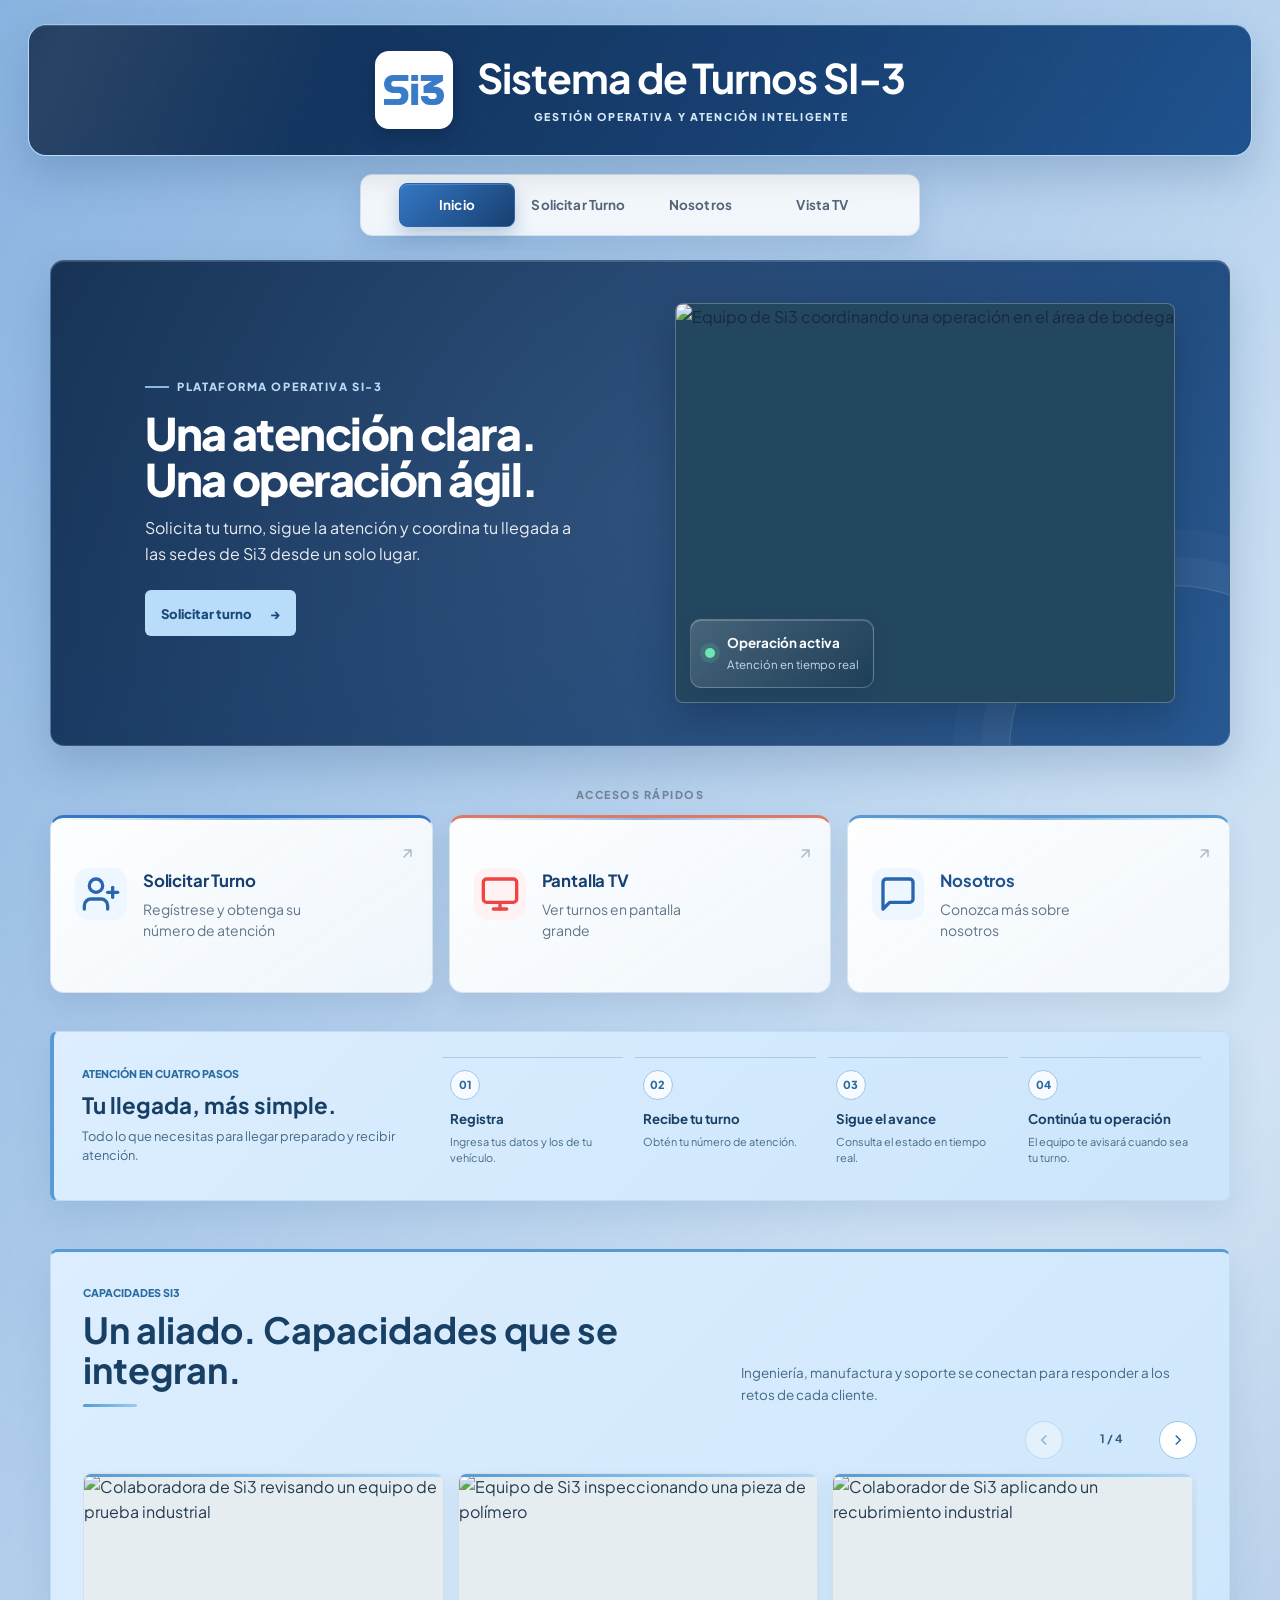
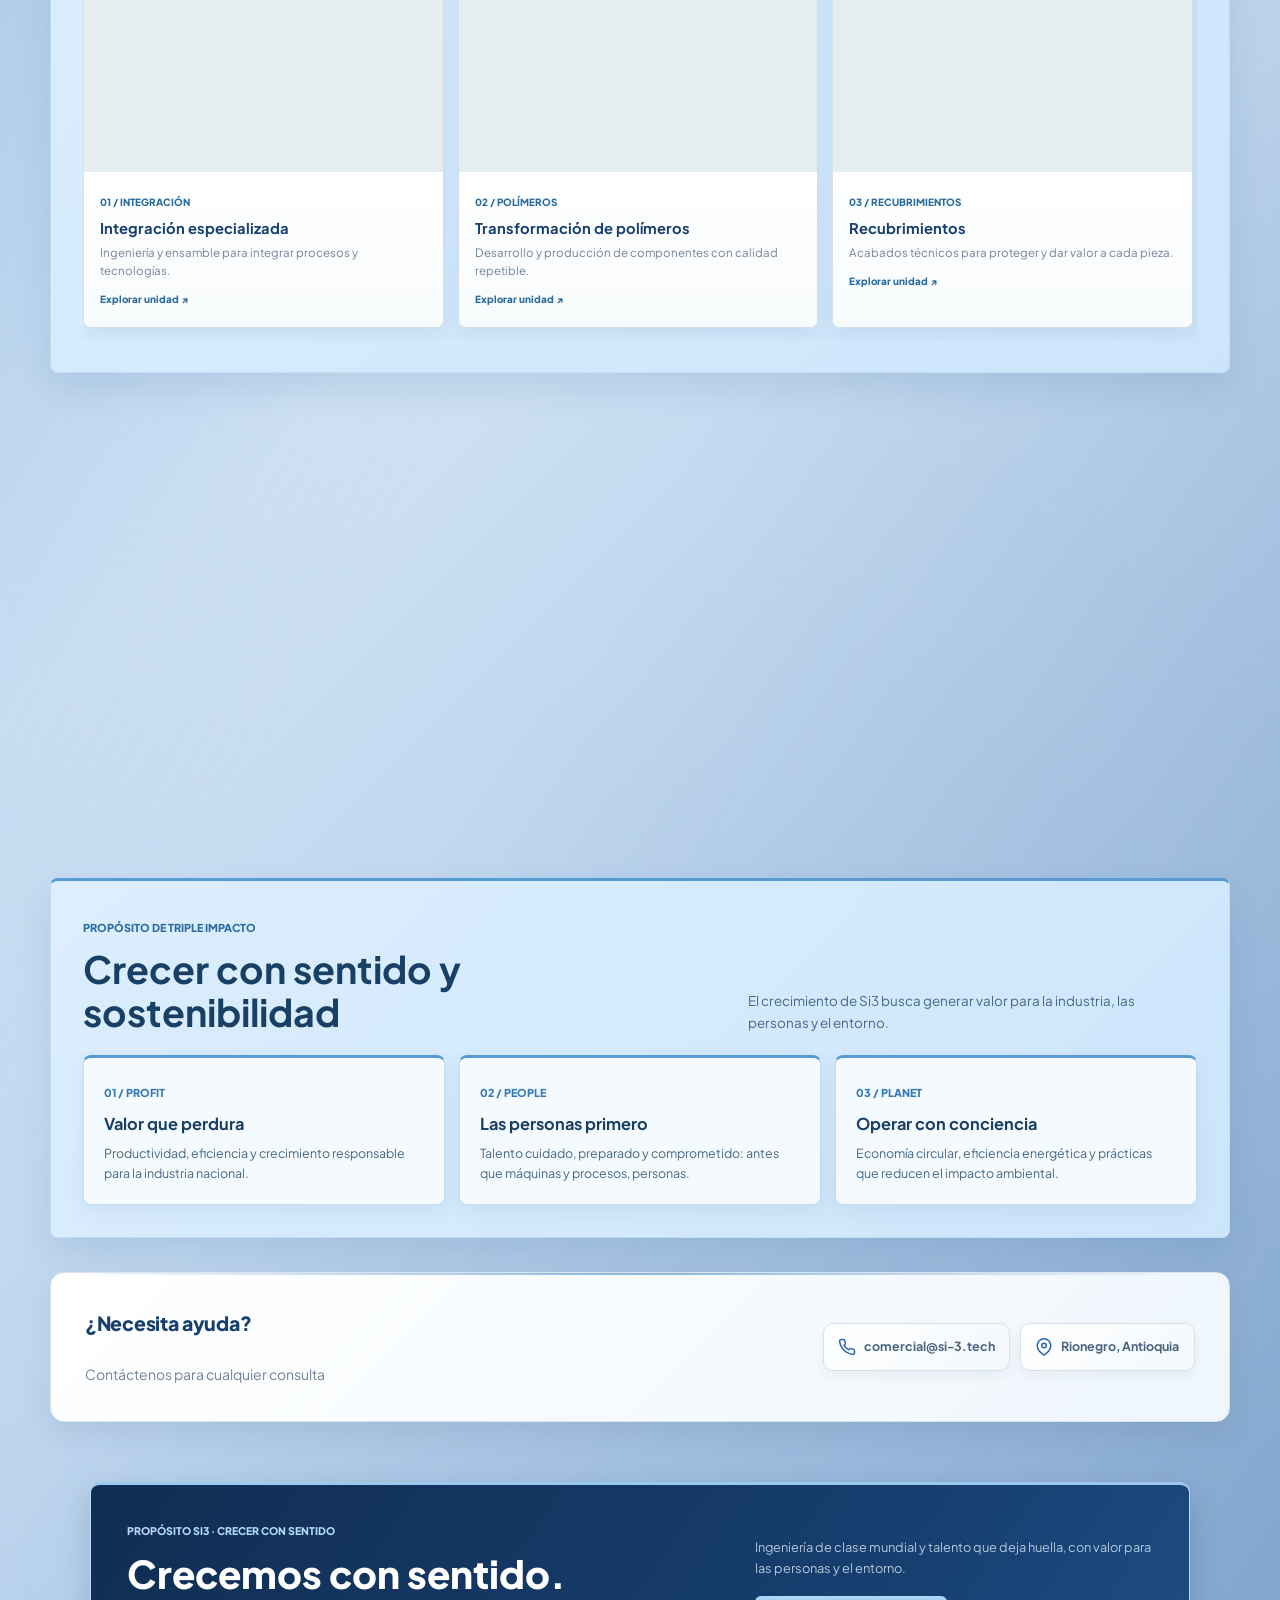
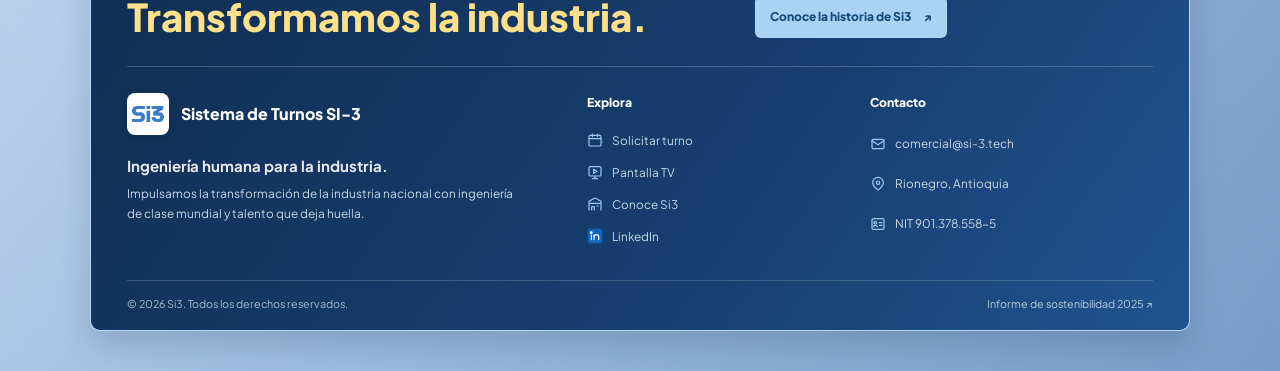
==== admin.html @ f1967785 "Add files via upload" ====
﻿<!DOCTYPE html>
<html lang="es">
<head>
    <meta charset="UTF-8">
    <meta name="viewport" content="width=device-width, initial-scale=1.0">
    <meta name="description" content="Panel de Administrador - Sistema de Turnos SI-3">
    <title>Panel de Recepción - Sistema de Turnos SI-3</title>
    <link rel="icon" type="image/png" href="Logo-Web-SI3.png">
    <link rel="manifest" href="manifest.json">
    <link href="https://fonts.googleapis.com/css2?family=Inter:wght@400;500;600;700&family=Plus+Jakarta+Sans:wght@400;500;600;700;800&display=swap" rel="stylesheet">
        <link rel="stylesheet" href="styles.css?v=30">
    <style>
    .admin-grid { 
            grid-template-columns: 300px 1fr 1fr; 
            grid-template-rows: auto auto auto auto auto auto auto;
            gap: 24px;
            padding: 28px;
        }
        .control-panel { grid-column: 1; grid-row: 1 / 3; }
        .statistics { grid-column: 2 / 4; grid-row: 1; }
        .arrived-list { grid-column: 2; grid-row: 2; }
        .waiting-list { grid-column: 3; grid-row: 2; }
        .cited-list { grid-column: 1 / 4; grid-row: 3; }
        .providers-list { grid-column: 1 / 24; grid-row: 4; }
        .turn-history { grid-column: 1 / 24; grid-row: 5; }

        .admin-menu { position: relative; margin-left: auto; }
        .admin-menu summary { list-style: none; }
        .admin-menu summary::-webkit-details-marker { display: none; }
        .admin-menu-trigger {
            display: inline-flex;
            align-items: center;
            justify-content: center;
            gap: 8px;
            min-height: 42px;
            padding: 9px 14px;
            border: 1px solid #cbd8e5;
            border-radius: 10px;
            background: linear-gradient(180deg, #ffffff 0%, #f3f9ff 100%);
            color: #285b8e;
            font: inherit;
            font-weight: 800;
            letter-spacing: 0.01em;
            cursor: pointer;
            box-shadow: 0 8px 16px rgba(32, 83, 143, 0.08);
            transition: transform 0.18s ease, box-shadow 0.18s ease, border-color 0.18s ease, background 0.18s ease;
        }
        .admin-menu-trigger:hover,
        .admin-menu-trigger:focus-visible {
            transform: translateY(-1px);
            border-color: #9bbbd7;
            background: linear-gradient(180deg, #eef7ff 0%, #ffffff 100%);
            box-shadow: 0 12px 18px rgba(32, 83, 143, 0.12);
            outline: none;
        }
        .admin-menu-trigger svg { width: 18px; height: 18px; }
        .admin-menu-panel {
            position: absolute;
            z-index: 50;
            top: calc(100% + 8px);
            right: 0;
            min-width: 240px;
            padding: 8px;
            border: 1px solid #d9e3ed;
            border-radius: 12px;
            background: rgba(255, 255, 255, 0.98);
            box-shadow: 0 16px 30px rgba(31, 56, 85, 0.18);
            display: grid;
            gap: 4px;
            backdrop-filter: blur(4px);
        }
        .admin-menu-panel button {
            width: 100%;
            padding: 10px 12px;
            border: 0;
            border-radius: 8px;
            background: transparent;
            color: #243b53;
            font: inherit;
            font-weight: 700;
            text-align: left;
            cursor: pointer;
            transition: background 0.15s ease, transform 0.15s ease, color 0.15s ease;
        }
        .admin-menu-panel button:hover,
        .admin-menu-panel button:focus-visible {
            background: linear-gradient(180deg, #eff7ff 0%, #e7f0fa 100%);
            color: #173f70;
            outline: none;
            transform: translateX(1px);
        }
        .admin-menu-divider { height: 1px; margin: 6px 2px; background: linear-gradient(90deg, transparent 0%, #dfeaf4 20%, #dfeaf4 80%, transparent 100%); }
        .admin-menu-panel .admin-menu-action {
            display: flex;
            align-items: center;
            gap: 9px;
            min-height: 40px;
            padding: 9px 10px;
            border-radius: 8px;
            font-size: 0.8rem;
            font-weight: 700;
        }
        .admin-menu-panel .admin-menu-action::before {
            width: 8px;
            height: 8px;
            flex: 0 0 8px;
            border-radius: 50%;
            background: currentColor;
            content: '';
            opacity: 0.85;
            box-shadow: 0 0 0 3px rgba(99, 169, 223, 0.14);
        }
        .admin-menu-panel .admin-menu-action.is-danger { color: #a52a35; }
        .admin-menu-panel .admin-menu-action.is-warning { color: #9a5d0a; }
        .admin-menu-panel .admin-menu-action.is-primary { color: #20538f; }

        .deleted-turns { grid-column: 1 / -1; }
        .deleted-turns[hidden] { display: none !important; }
        .deleted-turns-dialog {
            position: fixed;
            inset: 0;
            display: none;
            place-items: center;
            width: 100vw;
            max-width: none;
            height: 100vh;
            height: 100dvh;
            max-height: none;
            margin: 0;
            padding: clamp(12px, 3vw, 24px);
            border: 0;
            background: transparent;
            overflow: auto;
        }
        .deleted-turns-dialog[open] { display: grid; }
        .deleted-turns-panel {
            position: relative;
            width: 100%;
            max-width: 720px;
            max-height: calc(100dvh - 32px);
            box-sizing: border-box;
            padding: 0;
            border: 1px solid rgba(255, 255, 255, 0.75);
            border-radius: 16px;
            background: linear-gradient(145deg, #ffffff, #eef6fc);
            box-shadow: 0 28px 70px rgba(8, 32, 62, 0.3);
            overflow: hidden;
            margin: 0 auto;
            justify-self: center;
            align-self: center;
        }
        .deleted-turns-panel .deleted-turns-header {
            display: grid;
            place-items: center;
            gap: 7px;
            margin: 0;
            padding: 26px 64px 24px !important;
            border-bottom: 1px solid #dfeaf4;
            background: linear-gradient(120deg, #102d52, #2866ad) !important;
            text-align: center;
        }
        .deleted-turns-panel .deleted-turns-header > div {
            flex: 1;
            width: 100%;
            text-align: center;
        }
        .deleted-turns-panel .deleted-turns-header h2 {
            margin: 0 !important;
            color: #ffffff !important;
            text-align: center;
            font-size: 1.05rem !important;
            line-height: 1.3;
            letter-spacing: 0;
            font-weight: 800;
        }
        .deleted-turns-panel .deleted-turns-header p {
            margin: 0 !important;
            color: #d7e9f8 !important;
            font-size: 0.82rem !important;
            line-height: 1.4;
            text-align: center;
            font-weight: 500;
        }
        .deleted-turns-panel .close-modal {
            position: absolute;
            top: 16px;
            right: 16px;
            width: 36px;
            height: 36px;
            display: inline-flex;
            align-items: center;
            justify-content: center;
            border: 1px solid rgba(255, 255, 255, 0.3);
            border-radius: 10px;
            background: rgba(255, 255, 255, 0.12);
            color: #ffffff;
            font-size: 1.5rem;
            line-height: 1;
            cursor: pointer;
            transition: all 0.2s ease;
        }
        .deleted-turns-panel .close-modal:hover,
        .deleted-turns-panel .close-modal:focus-visible {
            background: rgba(255, 255, 255, 0.18);
            color: #ffffff;
            transform: rotate(90deg);
            outline: none;
        }
        .deleted-turns-list { display: grid; gap: 10px; padding: 18px 20px 20px; }
        .deleted-turn-item {
            display: flex;
            align-items: center;
            justify-content: space-between;
            gap: 16px;
            padding: 14px 16px;
            border: 1px solid #d7e5f1;
            border-left: 4px solid #8bbde9;
            border-radius: 12px;
            background: linear-gradient(180deg, #f8fbff 0%, #f0f7ff 100%);
            box-shadow: 0 8px 18px rgba(27, 80, 131, 0.06);
        }
        .deleted-turn-item-main { min-width: 0; }
        .deleted-turn-item-title {
            display: flex;
            align-items: baseline;
            gap: 10px;
            flex-wrap: wrap;
            color: #193452;
        }
        .deleted-turn-number { color: #20538f; font-weight: 800; }
        .deleted-turn-item-meta { margin-top: 5px; color: #60758a; font-size: 0.76rem; }
        .deleted-turn-item .btn { flex: 0 0 auto; }
        @media (max-width: 600px) {
            .deleted-turn-item { align-items: stretch; flex-direction: column; }
            .deleted-turn-item .btn { width: 100%; }
        }

        .material-catalog-dialog {
            width: min(760px, calc(100vw - 28px));
            max-width: none;
            max-height: calc(100dvh - 32px);
            margin: auto;
            padding: 0;
            overflow: auto;
            border: 0;
            background: transparent;
        }
        .material-catalog-dialog::backdrop { background: rgba(15, 34, 54, 0.56); }
        .material-edit-dialog { width: min(540px, calc(100vw - 28px)); }
        .material-catalog-admin { margin: 0; }
        .material-catalog-admin:hover { transform: none; }
        .material-catalog-header { display: flex; align-items: center; justify-content: space-between; gap: 16px; }
        .material-catalog-header h2 { margin: 0; }
        .material-catalog-close {
            width: 38px;
            height: 38px;
            flex: 0 0 auto;
            border: 1px solid #cbd8e5;
            border-radius: 8px;
            background: #fff;
            color: #38556f;
            font-size: 1.4rem;
            cursor: pointer;
        }

        .material-catalog-form {
            display: grid;
            grid-template-columns: minmax(160px, 0.8fr) minmax(180px, 0.8fr) minmax(260px, 1.4fr) auto;
            align-items: end;
            gap: 12px;
        }

        .material-catalog-form .form-group { margin-bottom: 0; }
        .material-catalog-form .btn { min-height: 42px; }
        .material-catalog-status { min-height: 1.4em; margin: 12px 0 0; color: #49647e; }
        .material-catalog-status[data-state="error"] { color: #b42318; }
        .material-catalog-status[data-state="success"] { color: #16794a; }
        .material-catalog-viewer { margin-top: 24px; border-top: 1px solid #e1e9f1; padding-top: 18px; }
        .material-catalog-toolbar { display: grid; grid-template-columns: minmax(170px, 0.7fr) minmax(220px, 1.3fr) auto; align-items: end; gap: 10px; }
        .material-catalog-toolbar .form-group { margin-bottom: 0; }
        .material-catalog-count { min-height: 40px; display: flex; align-items: center; color: #60758a; font-size: 0.82rem; }
        .material-catalog-table-wrap { max-height: min(42vh, 420px); margin-top: 12px; overflow: auto; border: 1px solid #dce6ef; border-radius: 8px; background: #fff; }
        .material-catalog-table { width: 100%; border-collapse: collapse; font-size: 0.82rem; }
        .material-catalog-table th { position: sticky; top: 0; padding: 10px 12px; background: #eef4f8; color: #38556f; text-align: left; }
        .material-catalog-table td { padding: 9px 12px; border-top: 1px solid #edf1f5; color: #334e68; overflow-wrap: anywhere; }
        .material-catalog-table td:first-child { width: 150px; white-space: nowrap; font-variant-numeric: tabular-nums; }
        .material-catalog-table td:last-child { width: 110px; color: #60758a; }
        .material-catalog-empty { padding: 20px !important; color: #718399 !important; text-align: center; }
        .material-catalog-actions { display: flex; gap: 6px; white-space: nowrap; }
        .material-catalog-row-action { padding: 5px 8px; border: 1px solid #cbd8e5; border-radius: 6px; background: #fff; color: #285b8e; font: inherit; font-size: 0.75rem; cursor: pointer; }
        .material-catalog-row-action:hover { background: #eef6fc; }
        .material-catalog-row-action.is-danger { border-color: #f1c7c4; color: #a52a22; }
        .material-catalog-row-action.is-danger:hover { background: #fff1f0; }
        .material-edit-form { display: grid; gap: 14px; margin-top: 18px; }
        .material-edit-form .form-group { margin-bottom: 0; }
        .material-edit-actions { display: flex; justify-content: flex-end; gap: 9px; margin-top: 4px; }
        @media (max-width: 600px) { .material-edit-actions { flex-direction: column-reverse; } .material-edit-actions .btn { width: 100%; } }

        @media (max-width: 900px) {
            .material-catalog-form { grid-template-columns: repeat(2, minmax(0, 1fr)); }
        }

        @media (max-width: 600px) {
            .material-catalog-form { grid-template-columns: minmax(0, 1fr); }
            .material-catalog-form .btn { width: 100%; }
            .material-catalog-toolbar { grid-template-columns: minmax(0, 1fr); }
            .material-catalog-count { min-height: 0; }
        }
        
        .admin-section {
            background: linear-gradient(135deg, #ffffff 0%, #f8fafc 100%);
            border-radius: 16px;
            padding: 28px;
            box-shadow: 0 4px 16px rgba(0,0,0,0.06), 0 2px 4px rgba(0,0,0,0.04);
            border: 1px solid #e2e8f0;
            margin-bottom: 0;
            transition: all 0.3s ease;
        }
        
        .admin-section:hover {
            box-shadow: 0 8px 24px rgba(0,0,0,0.08), 0 4px 8px rgba(0,0,0,0.06);
            transform: translateY(-2px);
        }
        
        .current-turn-display { 
            background: linear-gradient(135deg, #2563eb 0%, #1e40af 100%); 
            border-radius: 16px; 
            padding: 36px 28px; 
            text-align: center; 
            border: 2px solid #2563eb; 
            margin-bottom: 24px;
            box-shadow: 0 8px 24px rgba(37, 99, 235, 0.25);
            position: relative;
            overflow: hidden;
        }
        
        .current-turn-display::before {
            content: '';
            position: absolute;
            top: -50%;
            right: -50%;
            width: 200%;
            height: 200%;
            background: radial-gradient(circle, rgba(255,255,255,0.1) 0%, transparent 70%);
            animation: rotate 15s linear infinite;
        }
        
        @keyframes rotate {
            from { transform: rotate(0deg); }
            to { transform: rotate(360deg); }
        }
        
        .current-turn-display h3 { 
            font-size: 13px; 
            color: rgba(255,255,255,0.9); 
            margin-bottom: 16px; 
            text-transform: uppercase; 
            letter-spacing: 2px;
            font-weight: 600;
            position: relative;
            z-index: 1;
        }
        .current-turn-display .turn-number { 
            font-size: 72px; 
            font-weight: 800; 
            color: white; 
            text-shadow: 0 4px 12px rgba(0,0,0,0.2);
            position: relative;
            z-index: 1;
        }
        .current-turn-display .turn-info { 
            font-size: 16px; 
            color: rgba(255,255,255,0.95); 
            margin-top: 12px; 
            line-height: 1.5;
            font-weight: 500;
            position: relative;
            z-index: 1;
        }
        
        .control-buttons { 
            display: flex; 
            flex-direction: column; 
            gap: 16px; 
            position: relative;
            z-index: 1;
        }
        .control-buttons .btn { 
            padding: 22px; 
            font-size: 16px; 
            border-radius: 12px; 
            font-weight: 700;
            letter-spacing: 0.5px;
            box-shadow: 0 4px 12px rgba(0,0,0,0.1);
            transition: all 0.3s ease;
        }
        
        .control-buttons .btn:hover {
            transform: translateY(-3px);
            box-shadow: 0 8px 20px rgba(0,0,0,0.15);
        }
        
        .stats-grid { 
            display: grid; 
            grid-template-columns: repeat(3, 1fr); 
            gap: 20px; 
        }
        .stat-card { 
            background: linear-gradient(135deg, #f8fafc 0%, #ffffff 100%); 
            padding: 28px 20px; 
            border-radius: 14px; 
            text-align: center; 
            border: 1px solid #e2e8f0;
            transition: all 0.3s ease;
            position: relative;
            overflow: hidden;
        }
        
        .stat-card::before {
            content: '';
            position: absolute;
            top: 0;
            left: 0;
            right: 0;
            height: 4px;
            background: linear-gradient(90deg, #2563eb, #60a5fa);
        }
        
        .stat-card:hover {
            transform: translateY(-4px);
            box-shadow: 0 12px 24px rgba(0,0,0,0.08);
        }
        
        .stat-card .stat-number { 
            font-size: 42px; 
            font-weight: 800; 
            color: #2563eb;
            text-shadow: 0 2px 4px rgba(37, 99, 235, 0.1);
        }
        .stat-card .stat-label { 
            font-size: 13px; 
            color: #64748b; 
            margin-top: 10px; 
            text-transform: uppercase; 
            letter-spacing: 1px;
            font-weight: 600;
        }
        
        .monthly-controls { 
            display: flex; 
            gap: 14px; 
            margin-top: 28px; 
            align-items: center; 
            flex-wrap: wrap; 
        }
        .month-select { 
            flex: 1; 
            min-width: 160px; 
            padding: 14px; 
            border: 2px solid #cbd5e1; 
            border-radius: 10px; 
            font-size: 14px;
            background: white;
            transition: all 0.3s ease;
        }
        
        .month-select:focus {
            outline: none;
            border-color: #2563eb;
            box-shadow: 0 0 0 3px rgba(37, 99, 235, 0.1);
        }
        
        .turn-list { 
            max-height: 240px; 
            overflow-y: auto; 
            padding-right: 10px;
        }
        
        .turn-list::-webkit-scrollbar {
            width: 6px;
        }
        
        .turn-list::-webkit-scrollbar-track {
            background: #f1f5f9;
            border-radius: 10px;
        }
        
        .turn-list::-webkit-scrollbar-thumb {
            background: #cbd5e1;
            border-radius: 10px;
        }
        
        .turn-list::-webkit-scrollbar-thumb:hover {
            background: #94a3b8;
        }
        
        .turn-item { 
            display: flex; 
            align-items: center; 
            gap: 16px; 
            padding: 16px; 
            background: linear-gradient(135deg, #f8fafc 0%, #ffffff 100%); 
            border-radius: 12px; 
            margin-bottom: 12px; 
            border: 1px solid #e2e8f0;
            transition: all 0.3s ease;
            box-shadow: 0 2px 4px rgba(0,0,0,0.02);
        }
        .turn-item:hover { 
            background: linear-gradient(135deg, #eff6ff 0%, #dbeafe 100%); 
            border-color: #2563eb; 
            transform: translateX(4px);
            box-shadow: 0 4px 12px rgba(37, 99, 235, 0.1);
        }
        .turn-item-number { 
            font-size: 24px; 
            font-weight: 800; 
            color: #2563eb; 
            min-width: 60px;
            text-shadow: 0 2px 4px rgba(37, 99, 235, 0.1);
        }
        .turn-item-info { 
            flex: 1; 
            min-width: 0; 
        }
        .turn-item-company { 
            font-weight: 700; 
            font-size: 14px; 
            color: #1e293b; 
            overflow: hidden; 
            text-overflow: ellipsis; 
            white-space: nowrap;
        }
        .turn-item-time { 
            font-size: 12px; 
            color: #64748b; 
            margin-top: 6px; 
            white-space: normal; 
            overflow: visible; 
            text-overflow: clip;
            font-weight: 500;
        }
        .turn-item-details { 
            display: grid; 
            grid-template-columns: repeat(auto-fill, minmax(140px, 1fr)); 
            gap: 6px 16px; 
            font-size: 12px; 
            color: #475569; 
            margin-top: 8px; 
        }
        .turn-item-details span {
            padding: 2px 0;
            border-bottom: 1px dashed #e2e8f0;
            white-space: normal;
            overflow: visible;
        }
        .turn-item-actions { 
            display: flex; 
            gap: 10px; 
            flex-shrink: 0; 
        }
         
        .admin-filters { 
            display: flex; 
            gap: 12px; 
            margin-bottom: 16px; 
        }
        .filter-input-small { 
            flex: 1; 
            padding: 10px 14px; 
            border: 2px solid #cbd5e1; 
            border-radius: 8px; 
            font-size: 13px;
            transition: all 0.3s ease;
        }
        
        .filter-input-small:focus {
            outline: none;
            border-color: #2563eb;
            box-shadow: 0 0 0 3px rgba(37, 99, 235, 0.1);
        }
        
        .turn-item-llegado { 
            border-left: 5px solid #63a9df; 
            background: linear-gradient(135deg, #eef6ff 0%, #dcecff 100%);
        }
        .turn-item-llegado:hover { 
            border-color: #3478c5; 
            background: linear-gradient(135deg, #dcecff 0%, #bdd9f5 100%);
        }
        
        .turn-item-espera { 
            border-left: 5px solid #f97316; 
            background: linear-gradient(135deg, #fff7ed 0%, #ffedd5 100%);
        }
        .turn-item-espera:hover { 
            border-color: #ea580c;
            background: linear-gradient(135deg, #ffedd5 0%, #fed7aa 100%);
        }
        
        .turn-item-citado { 
            border-left: 5px solid #20538f;
            background: linear-gradient(135deg, #f5f3ff 0%, #ede9fe 100%); 
            flex-wrap: wrap; 
        }
        .turn-item-citado:hover { 
            border-color: #173f70;
            background: linear-gradient(135deg, #ede9fe 0%, #ddd6fe 100%);
        }
        .turn-item-citado .turn-item-info { 
            min-width: 0; 
        }
        .turn-item-citado .turn-item-company { 
            display: block; 
            margin-bottom: 6px; 
        }
        .turn-item-citado .turn-item-time { 
            display: block; 
            font-size: 12px; 
            color: #64748b; 
        }
        .turn-item-citado .turn-item-details { 
            margin-top: 8px; 
        }
        
        .providers-table { 
            width: 100%; 
            border-collapse: collapse; 
            font-size: 13px;
        }
        .providers-table th { 
            background: linear-gradient(135deg, #f1f5f9 0%, #e2e8f0 100%);
            padding: 14px; 
            text-align: left; 
            border-bottom: 3px solid #2563eb; 
            font-size: 11px; 
            text-transform: uppercase; 
            color: #475569;
            font-weight: 700;
            letter-spacing: 1px;
        }
        .providers-table td { 
            padding: 12px 14px; 
            border-bottom: 1px solid #e2e8f0;
            font-weight: 500;
        }
        .providers-table tr {
            transition: all 0.3s ease;
        }
        .providers-table tr:hover { 
            background: linear-gradient(135deg, #eff6ff 0%, #dbeafe 100%);
            transform: scale(1.01);
        }
        
        .admin-section h2 { 
            font-size: 18px; 
            color: #1e293b; 
            border-bottom: 3px solid #2563eb; 
            padding-bottom: 14px; 
            margin-bottom: 20px; 
            font-weight: 800;
            letter-spacing: 0.5px;
            position: relative;
        }
        
        .admin-section h2::after {
            content: '';
            position: absolute;
            bottom: -3px;
            left: 0;
            width: 60px;
            height: 3px;
            background: linear-gradient(90deg, #2563eb, transparent);
        }
        
        .history-list { 
            max-height: 300px; 
            overflow-y: auto;
        }
        
        .history-table { 
            width: 100%; 
            border-collapse: collapse; 
            font-size: 13px;
        }
        .history-table th { 
            background: linear-gradient(135deg, #f1f5f9 0%, #e2e8f0 100%);
            padding: 12px 10px; 
            text-align: left; 
            border-bottom: 3px solid #2563eb; 
            font-size: 11px; 
            text-transform: uppercase; 
            color: #475569;
            font-weight: 700;
            letter-spacing: 1px;
        }
        .history-table td { 
            padding: 10px; 
            border-bottom: 1px solid #e2e8f0;
        }
        .history-table tr {
            transition: all 0.3s ease;
        }
        .history-table tr:hover { 
            background: linear-gradient(135deg, #eff6ff 0%, #dbeafe 100%);
            transform: scale(1.01);
        }
        .history-table { 
            display: block; 
            overflow-x: auto; 
            white-space: nowrap;
        }

        .history-table .history-sap-cell {
            min-width: 180px;
            white-space: normal;
        }
        .history-sap-codes {
            display: flex;
            flex-wrap: wrap;
            gap: 5px;
            max-width: 260px;
        }
        .history-sap-chip {
            display: inline-flex;
            max-width: 100%;
            padding: 4px 7px;
            border: 1px solid #d5e2ec;
            border-radius: 6px;
            background: #f4f8fb;
            color: #285b8e;
            font-size: 11px;
            font-weight: 700;
            overflow-wrap: anywhere;
            white-space: normal;
        }
        .history-sap-empty { color: #94a3b8; }
        
        @media (max-width: 1100px) {
            .admin-grid { grid-template-columns: 1fr 1fr; }
            .control-panel { grid-column: 1; grid-row: auto; }
            .statistics { grid-column: 2; }
            .arrived-list { grid-column: 1; }
            .waiting-list { grid-column: 2; }
            .cited-list { grid-column: 1 / 3; }
            .providers-list { grid-column: 1 / 3; }
            .turn-history { grid-column: 1 / 3; }
            .stats-grid { grid-template-columns: repeat(3, 1fr); }
        }
        
        @media (max-width: 768px) {
            .admin-grid { grid-template-columns: 1fr; gap: 18px; padding: 18px; }
            .control-panel, .statistics, .arrived-list, .waiting-list, .cited-list, .providers-list, .turn-history { grid-column: 1; grid-row: auto; }
            .stats-grid { grid-template-columns: 1fr; }
            .admin-section { padding: 20px; }
            .turn-number { font-size: 52px; }
            .control-buttons { flex-direction: column; }
            .control-buttons .btn { width: 100%; }
            .turn-item { flex-direction: column; align-items: flex-start; }
            .turn-item-actions { width: 100%; justify-content: flex-end; margin-top: 12px; }
        }
        
        @media (max-width: 480px) {
            .admin-grid { padding: 14px; gap: 14px; }
            .admin-section { padding: 16px; }
            .current-turn-display { padding: 24px 18px; }
            .stats-grid { grid-template-columns: 1fr; gap: 12px; }
            .stat-card { padding: 18px 14px; }
            .stat-card .stat-number { font-size: 32px; }
            .monthly-controls { flex-direction: column; }
            .month-select { width: 100%; }
            .btn { padding: 14px; font-size: 14px; }
            .main-nav { padding: 10px; }
            .nav-link { 
                padding: 14px 20px; 
                font-size: 15px; 
                text-align: center; 
                width: 100%; 
            }
        }
        .control-panel { grid-column: 1; grid-row: 1 / 3; }
        .statistics { grid-column: 2 / 4; grid-row: 1; }
        .arrived-list { grid-column: 2; grid-row: 2; }
        .waiting-list { grid-column: 3; grid-row: 2; }
        .cited-list { grid-column: 1 / 4; grid-row: 3; }
        .providers-list { grid-column: 1 / 4; grid-row: 4; }
        .turn-history { grid-column: 1 / 4; grid-row: 5; }

        .admin-grid > .arrived-list[hidden] { display: none !important; }
        .admin-grid:not(.has-confirmed-turns) > .waiting-list { grid-column: 2 / 4; }

        @media (max-width: 1100px) {
            .admin-grid:not(.has-confirmed-turns) > .waiting-list { grid-column: 1 / 3; }
        }

        @media (max-width: 768px) {
            .admin-grid:not(.has-confirmed-turns) > .waiting-list { grid-column: 1 / -1; }
        }
        

        .historial-toolbar {
            display: flex;
            gap: 10px;
            margin-bottom: 14px;
            align-items: center;
            flex-wrap: wrap;
        }
        
        .control-buttons-spaced {
            margin-bottom: 16px;
        }
        
        .tiempo-turno-wrap {
            text-align: center;
            margin-bottom: 16px;
            padding: 12px;
            background: #f8fafc;
            border-radius: 10px;
            border: 1px solid #e2e8f0;
        }
        
        .tiempo-turno-label {
            font-size: 11px;
            color: #64748b;
            text-transform: uppercase;
            letter-spacing: 1px;
            margin-bottom: 4px;
        }
        
        .tiempo-turno-promedio {
            font-size: 11px;
            color: #94a3b8;
            margin-top: 4px;
        }
        
        .despacho-detail {
            font-size: 13px;
            color: #475569;
            padding: 12px;
            background: #f8fafc;
            border-radius: 8px;
            margin-bottom: 14px;
            min-height: 36px;
            line-height: 1.8;
        }
        
        .btn-toggle {
            margin-left: 10px;
        }
        
        .proveedores-container {
            overflow-x: auto;
        }
        
        .historial-scroll {
            max-height: 300px;
            overflow-y: auto;
        }

        /* Tarjetas de Proveedores */
        .proveedores-cards {
            display: flex;
            flex-direction: column;
            gap: 10px;
        }
        .prov-empresa-card {
            border: 1px solid #e2e8f0;
            border-radius: 14px;
            background: #fff;
            overflow: hidden;
            box-shadow: 0 1px 3px rgba(15, 23, 42, 0.05);
            transition: box-shadow 0.2s ease, border-color 0.2s ease;
        }
        .prov-empresa-card:hover {
            box-shadow: 0 4px 12px rgba(15, 23, 42, 0.08);
            border-color: #cbd5e1;
        }
        .prov-empresa-header {
            display: flex;
            align-items: center;
            gap: 14px;
            padding: 16px 18px;
            cursor: pointer;
            user-select: none;
            background: linear-gradient(135deg, #fafbfc 0%, #f8fafc 100%);
        }
        .prov-empresa-header:hover { background: linear-gradient(135deg, #f0f4f8 0%, #eef2f6 100%); }
        .prov-avatar {
            width: 46px;
            height: 46px;
            border-radius: 12px;
            display: flex;
            align-items: center;
            justify-content: center;
            font-weight: 700;
            color: #fff;
            font-size: 17px;
            flex-shrink: 0;
            box-shadow: 0 2px 8px rgba(0,0,0,0.1);
        }
        .prov-empresa-info { flex: 1; min-width: 0; }
        .prov-empresa-nombre {
            font-weight: 700;
            color: #1e293b;
            font-size: 16px;
            white-space: nowrap;
            overflow: hidden;
            text-overflow: ellipsis;
        }
        .prov-empresa-sub {
            font-size: 12px;
            color: #64748b;
            margin-top: 3px;
            white-space: nowrap;
            overflow: hidden;
            text-overflow: ellipsis;
        }
        .prov-chevron {
            transition: transform 0.2s ease;
            color: #94a3b8;
            font-size: 12px;
            width: 24px;
            height: 24px;
            display: flex;
            align-items: center;
            justify-content: center;
            border-radius: 6px;
            background: #f1f5f9;
        }
        .prov-chevron:hover { background: #e2e8f0; }
        .prov-chevron.abierto { transform: rotate(90deg); }
        .prov-detalles {
            border-top: 1px solid #eef2f7;
            padding: 12px 18px 16px 18px;
            background: #fcfdff;
        }
        .prov-proveedor {
            display: flex;
            align-items: center;
            gap: 12px;
            padding: 12px;
            border-radius: 10px;
            background: #f8fafc;
            margin-bottom: 8px;
            border: 1px solid #f1f5f9;
            transition: all 0.2s ease;
        }
        .prov-proveedor:last-child { margin-bottom: 0; }
        .prov-proveedor:hover { 
            background: #f0f4f8; 
            border-color: #e2e8f0;
            transform: translateX(2px);
        }
        .prov-proveedor-info { flex: 1; min-width: 0; }
        .prov-proveedor-nombre { font-weight: 600; color: #334155; font-size: 14px; }
        .prov-proveedor-meta { font-size: 12px; color: #64748b; margin-top: 3px; }
        .prov-badge {
            display: inline-block;
            padding: 2px 8px;
            border-radius: 999px;
            font-size: 11px;
            font-weight: 700;
            letter-spacing: 0.3px;
            margin-left: 8px;
            vertical-align: middle;
        }
        .prov-badge.transporte { background: #fef3c7; color: #b45309; border: 1px solid #fde68a; }
        .prov-badge.normal { background: #dbeafe; color: #1e40af; border: 1px solid #bfdbfe; }
    </style>
</head>
<body>
    <div class="container">
        <header>
            <img src="Logo-Web-SI3.png" alt="Logo SI-3" class="logo">
            <div class="admin-header-content">
                <h1>Panel de Recepción</h1>
                <section class="reception-greeting" aria-label="Saludo y horario del equipo de recepción">
                    <div class="reception-greeting-icon" aria-hidden="true">
                        <svg data-reception-icon="morning" viewBox="0 0 24 24" fill="none" stroke="currentColor" stroke-width="1.8" stroke-linecap="round" stroke-linejoin="round">
                            <path d="M3 18h18M5 18a7 7 0 0 1 14 0M12 2v3m-7 1 2 2m12-2-2 2M2 12h3m14 0h3"></path>
                        </svg>
                        <svg data-reception-icon="afternoon" viewBox="0 0 24 24" fill="none" stroke="currentColor" stroke-width="1.8" stroke-linecap="round" stroke-linejoin="round" hidden>
                            <circle cx="12" cy="12" r="4"></circle>
                            <path d="M12 2v2m0 16v2M4.93 4.93l1.42 1.42m11.3 11.3 1.42 1.42M2 12h2m16 0h2M4.93 19.07l1.42-1.42m11.3-11.3 1.42-1.42"></path>
                        </svg>
                        <svg data-reception-icon="night" viewBox="0 0 24 24" fill="none" stroke="currentColor" stroke-width="1.8" stroke-linecap="round" stroke-linejoin="round" hidden>
                            <path d="M20.9 13.1A8.5 8.5 0 0 1 10.9 3.1 8.5 8.5 0 1 0 20.9 13.1Z"></path>
                            <path d="m17 3 .6 1.4L19 5l-1.4.6L17 7l-.6-1.4L15 5l1.4-.6L17 3Z"></path>
                        </svg>
                    </div>
                    <div class="reception-greeting-copy">
                        <span class="reception-greeting-eyebrow" id="saludoRecepcionEyebrow">Equipo de recepción · SI-3</span>
                        <h2><span id="saludoRecepcionTexto">¡Muy buenos días,</span> <strong id="saludoRecepcionNombre">Anderzon</strong>!</h2>
                        <p id="saludoRecepcionDetalle">Que tengas una excelente jornada de atención.</p>
                    </div>
                    <div class="reception-greeting-info">
                        <time class="reception-greeting-clock" id="receptionLiveClock" aria-label="Hora actual">--:--:--</time>
                    </div>
                </section>
            </div>
        </header>
        
        <nav class="main-nav">
            <a href="index.html" class="nav-link">Inicio</a>
            <a href="admin.html" class="nav-link active">Panel Recepción</a>
            <details class="admin-menu">
                <summary class="admin-menu-trigger" aria-label="Abrir menú de administración">
                    <svg viewBox="0 0 24 24" fill="none" stroke="currentColor" stroke-width="2" stroke-linecap="round" aria-hidden="true">
                        <path d="M4 6h16M4 12h16M4 18h16"></path>
                    </svg>
                    <span>Menú</span>
                </summary>
                <div class="admin-menu-panel">
                    <button type="button" id="btnAbrirCatalogoMateriales">Catálogo de Materiales SAP</button>
                    <button type="button" id="btnTurnosEliminados" class="admin-menu-action is-primary">Turnos eliminados</button>
                    <div class="admin-menu-divider" role="separator"></div>
                    <button type="button" id="btnReiniciarCola" class="admin-menu-action is-danger">Reiniciar Cola</button>
                    <button type="button" id="btnReiniciarContador" class="admin-menu-action is-warning">Reiniciar Contador</button>
                    <button type="button" id="btnProveedorSinTurno" class="admin-menu-action is-primary">Proveedor Sin Turno</button>
                </div>
            </details>
        </nav>

        <main>
            <div class="admin-grid">
                <!-- Panel de Control -->
                <section class="admin-section control-panel">
                    <h2>Panel de Control</h2>
                    <div class="current-turn-display">
                        <h3>Turno en Atencion</h3>
                        <div id="turnoActual" class="turn-number">--</div>
                        <div id="turnoInfo" class="turn-info">Sin turno en atencion</div>
                    </div>
                    
                    <!-- Botones de control -->
                    <div class="control-buttons control-buttons-spaced">
                        <button id="btnCompletarTurno" class="btn btn-success">Completar Turno</button>
                    </div>
                    
                    <!-- Tiempo transcurrido del turno actual -->
                    <div id="tiempoTurnoWrap" class="tiempo-turno-wrap">
                        <div class="tiempo-turno-label">Tiempo en Atencion</div>
                        <div id="tiempoTranscurrido" class="reloj-vivo">-</div>
                        <div class="tiempo-turno-promedio">Promedio: <span id="metricaTiempoPromedio">-</span></div>
                    </div>
                    
                    <!-- Detalle del turno actual -->
                    <div id="despachoDetail" class="despacho-detail"></div>
                </section>

                <!-- Estadisticas Hoy -->
                <section class="admin-section statistics">
                    <h2>Hoy</h2>
                    <div class="stats-grid">
                        <div class="stat-card stat-card-action" data-admin-stat="atendidos" tabindex="0" role="button" aria-label="Ver turnos atendidos">
                            <div class="stat-number" id="totalTurnos">0</div>
                            <div class="stat-label">Atendidos</div>
                        </div>
                        <div class="stat-card stat-card-action" data-admin-stat="espera" tabindex="0" role="button" aria-label="Ver turnos en espera">
                            <div class="stat-number" id="turnosEspera">0</div>
                            <div class="stat-label">En Espera</div>
                        </div>
                        <div class="stat-card stat-card-action" data-admin-stat="proveedores" tabindex="0" role="button" aria-label="Ver proveedores">
                            <div class="stat-number" id="totalProveedores">0</div>
                            <div class="stat-label">Proveedores</div>
                        </div>
                    </div>
                    <div class="monthly-controls">
                        <select id="mesSelect" class="month-select">
                            <option value="">Mes...</option>
                        </select>
                        <button id="btnVerMes" class="btn btn-secondary btn-small">Ver</button>
                        <button id="btnGenerarCertificado" class="btn btn-primary">Certificado</button>
                    </div>
                </section>

                <!-- Turnos Confirmados (verde) -->
                <section class="admin-section arrived-list" hidden>
                    <h2>Turnos Confirmados (<span id="contadorTurnosLlegados">0</span>)</h2>
                    <div class="admin-filters">
                        <input type="text" id="busquedaLlegados" placeholder="Buscar por empresa, placa o factura..." class="filter-input-small">
                    </div>
                    <div id="listaTurnosLlegados" class="turn-list">
                        <p class="empty-message">Sin turnos confirmados</p>
                    </div>
                </section>

                <!-- Turnos en Espera (naranja) -->
                <section class="admin-section waiting-list">
                    <h2>Turnos en Espera (<span id="contadorTurnosEspera">0</span>)</h2>
                    <div class="admin-filters">
                        <input type="text" id="busquedaEspera" placeholder="Buscar por empresa, placa o factura..." class="filter-input-small">
                    </div>
                    <div id="listaTurnosEspera" class="turn-list">
                        <p class="empty-message">Sin turnos en espera</p>
                    </div>
                </section>

                <!-- Citas Reservadas -->
                <section class="admin-section cited-list">
                    <h2>Citas Reservadas (<span id="contadorTurnosCitados">0</span>)</h2>
                    <div class="admin-filters">
                        <input type="text" id="busquedaCitados" placeholder="Buscar por empresa, placa o factura..." class="filter-input-small">
                    </div>
                    <div id="listaTurnosCitados" class="turn-list">
                        <p class="empty-message">Sin citas reservadas</p>
                    </div>
                </section>

                <!-- Historial -->
                <section class="admin-section turn-history">
                    <h2>Historial Reciente</h2>
                    <div class="historial-toolbar">
                        <input type="date" id="fechaHistorial" title="Filtrar por día" style="padding: 8px; border: 1px solid #cbd5e1; border-radius: 8px; font-size: 13px;">
                        <input type="text" id="busquedaHistorial" placeholder="Buscar por empresa, placa, factura..." />
                        <button id="btnExportarHoy" class="btn btn-secondary btn-small" onclick="ExportarHoy.exportar()" title="Exportar turnos del día filtrado a CSV">
                            ↓ CSV Día
                        </button>
                        <button id="btnLimpiarHistorial" class="btn btn-secondary btn-small" title="Limpiar solo el historial del día seleccionado">Limpiar</button>
                    </div>
                    <div id="historialTurnos" class="history-list historial-scroll">
                        <p class="empty-message">Cargando historial...</p>
                    </div>
                </section>

            </div>
        </main>
    </div>

    <dialog id="turnosEliminadosSection" class="deleted-turns-dialog" aria-labelledby="turnosEliminadosTitle">
        <section class="deleted-turns-panel">
            <div class="deleted-turns-header">
                <div>
                    <h2 id="turnosEliminadosTitle">Turnos eliminados</h2>
                    <p>Turnos cancelados e historial reciente · conservación por 30 días</p>
                </div>
                <button type="button" class="close-modal" id="btnCerrarTurnosEliminados" aria-label="Cerrar turnos eliminados">&times;</button>
            </div>
            <div class="deleted-turns-list" id="listaTurnosEliminados" aria-live="polite">
                <label class="deleted-turns-search">
                    <svg viewBox="0 0 24 24" aria-hidden="true"><circle cx="11" cy="11" r="7"></circle><path d="m16 16 4 4"></path></svg>
                    <input type="search" id="buscadorTurnosEliminados" placeholder="Buscar por turno, proveedor, placa o factura..." aria-label="Buscar en turnos cancelados e historial reciente">
                </label>
                <section class="deleted-turns-group" aria-labelledby="turnosCanceladosTitle">
                    <h3 id="turnosCanceladosTitle">Turnos cancelados</h3>
                    <div class="deleted-turns-group-list" id="listaTurnosCancelados">
                        <p class="empty-message">Abre esta sección para consultar los turnos cancelados.</p>
                    </div>
                </section>
                <section class="deleted-turns-group is-history" aria-labelledby="historialRecienteTitle">
                    <h3 id="historialRecienteTitle">Historial reciente</h3>
                    <div class="deleted-turns-group-list" id="listaHistorialReciente">
                        <p class="empty-message">Abre esta sección para consultar el historial reciente.</p>
                    </div>
                </section>
            </div>
        </section>
    </dialog>

    <dialog id="materialCatalogDialog" class="material-catalog-dialog" aria-labelledby="materialCatalogTitle">
        <section class="admin-section material-catalog-admin">
            <div class="material-catalog-header">
                <h2 id="materialCatalogTitle">Catálogo de Materiales SAP</h2>
                <button type="button" id="btnCerrarCatalogoMateriales" class="material-catalog-close" aria-label="Cerrar catálogo">&times;</button>
            </div>
            <form id="formCatalogoMateriales" class="material-catalog-form">
                <div class="form-group">
                    <label for="materialCatalogDestino">Catálogo:</label>
                    <select id="materialCatalogDestino" required>
                        <option value="ensambles">SIE / SI ENSAMBLES</option>
                        <option value="plasticos">SIP / SI3 ZF SAS</option>
                    </select>
                </div>
                <div class="form-group">
                    <label for="materialCatalogCodigo">Código SAP:</label>
                    <input id="materialCatalogCodigo" type="text" required autocomplete="off" placeholder="Ej. 10001234">
                </div>
                <div class="form-group">
                    <label for="materialCatalogDescripcion">Material:</label>
                    <input id="materialCatalogDescripcion" type="text" required maxlength="500" placeholder="Nombre del material">
                </div>
                <button type="submit" class="btn btn-primary">Agregar material</button>
            </form>
            <p id="materialCatalogStatus" class="material-catalog-status" role="status" aria-live="polite"></p>
            <div class="material-catalog-viewer">
                <div class="material-catalog-toolbar">
                    <div class="form-group">
                        <label for="materialCatalogFilter">Catálogo:</label>
                        <select id="materialCatalogFilter">
                            <option value="todos">Todos</option>
                            <option value="ensambles">SIE / SI ENSAMBLES</option>
                            <option value="plasticos">SIP / SI3 ZF SAS</option>
                        </select>
                    </div>
                    <div class="form-group">
                        <label for="materialCatalogSearch">Buscar material:</label>
                        <input id="materialCatalogSearch" type="search" placeholder="Código SAP o nombre">
                    </div>
                    <div id="materialCatalogCount" class="material-catalog-count" role="status" aria-live="polite">Abre el catálogo para cargar materiales</div>
                </div>
                <div class="material-catalog-table-wrap">
                    <table class="material-catalog-table">
                        <thead>
                            <tr><th>Código SAP</th><th>Material</th><th>Catálogo</th><th>Acciones</th></tr>
                        </thead>
                        <tbody id="materialCatalogRows">
                            <tr><td colspan="3" class="material-catalog-empty">Cargando materiales...</td></tr>
                        </tbody>
                    </table>
                </div>
            </div>
        </section>
    </dialog>

    <dialog id="materialEditDialog" class="material-catalog-dialog material-edit-dialog" aria-labelledby="materialEditTitle">
        <section class="admin-section material-catalog-admin">
            <div class="material-catalog-header">
                <h2 id="materialEditTitle">Editar material SAP</h2>
                <button type="button" id="btnCerrarEdicionMaterial" class="material-catalog-close" aria-label="Cerrar edición">&times;</button>
            </div>
            <form id="formEditarMaterial" class="material-edit-form">
                <div class="form-group">
                    <label for="materialEditCodigo">Código SAP</label>
                    <input id="materialEditCodigo" type="text" required autocomplete="off">
                </div>
                <div class="form-group">
                    <label for="materialEditDescripcion">Material</label>
                    <input id="materialEditDescripcion" type="text" required maxlength="500" autocomplete="off">
                </div>
                <p id="materialEditStatus" class="material-catalog-status" role="status" aria-live="polite"></p>
                <div class="material-edit-actions">
                    <button type="button" id="btnCancelarEdicionMaterial" class="btn btn-secondary">Cancelar</button>
                    <button type="submit" class="btn btn-primary">Guardar cambios</button>
                </div>
            </form>
        </section>
    </dialog>



    <footer>
            <p>2026 Sistema de Turnos SI-3</p>
        </footer>
    </div>

    <!-- Modal Turno Llamado -->
    <div id="turnoModal" class="modal">
        <div class="modal-content modal-turno">
            <button class="close-modal">&times;</button>
            <h2>Turno Llamado</h2>
            <div class="modal-turn-number" id="modalTurnNumber">--</div>
            <div class="modal-turn-info" id="modalTurnInfo"></div>
            <button class="btn btn-secondary" onclick="AdminHandlers.revisarFormularioDespacho()">Volver al formulario</button>
            <button class="btn btn-primary" onclick="document.getElementById('turnoModal').style.display='none'">Aceptar</button>
        </div>
    </div>

<!-- Modal Despacho -->
    <div id="despachoModal" class="modal no-close">
        <div class="modal-content">
            <h2>Informacion de Despacho</h2>
            <div class="modal-turn-number" id="despachoTurnNumber">--</div>
            <div class="modal-turn-info" id="despachoTurnInfo"></div>
            <div id="despachoInfo" class="despacho-info"></div>
            <form id="formDespacho">
                <div class="form-group">
                    <label>Placa:</label>
                    <input type="text" id="despachoPlaca" placeholder="Placa del vehículo" readonly>
                </div>
                <div class="form-group">
                    <label>Destino:</label>
                    <select id="despachoDestino">
                        <option value="">Seleccionar...</option>
                        <option value="ensambles">SI ENSAMBLES</option>
                        <option value="plasticos">SI3 ZF SAS</option>
                        <option value="ambos">AMBOS</option>
                    </select>
                </div>
                <div class="form-group" id="despachoFacturaGroup">
                    <label>Factura:</label>
                    <input type="text" id="despachoNumFactura" placeholder="Numero de factura">
                </div>
                <div id="despachoFacturaAmbosGroup" style="display: none; grid-template-columns: 1fr 1fr; gap: 12px;">
                    <div class="form-group">
                        <label>Factura SIE (SI ENSAMBLES):</label>
                        <input type="text" id="despachoNumFacturaSIE" placeholder="Factura para SI ENSAMBLES">
                    </div>
                    <div class="form-group">
                        <label>Factura SI3 ZF SAS:</label>
                        <input type="text" id="despachoNumFacturaSI3" placeholder="Factura para SI3 ZF SAS">
                    </div>
                </div>
                <div class="form-group">
                    <label>Tipo Vehiculo:</label>
                    <select id="despachoTipoVehiculo">
                        <option value="">Seleccionar...</option>
                        <option value="MULA">MULA</option>
                        <option value="SENCILLO">SENCILLO</option>
                        <option value="CARPADO">CARPADO</option>
                        <option value="FURGON">FURGON</option>
                        <option value="MOTO">MOTO</option>
                        <option value="CONTENEDOR">CONTENEDOR</option>
                        <option value="OTRO">OTRO</option>
                    </select>
                </div>
                <div class="form-group">
                    <label>Bultos:</label>
                    <input type="number" id="despachoBultos" placeholder="Cantidad" min="0">
                </div>
                <div class="form-group">
                    <label for="despachoPeso">Peso:</label>
                    <div class="peso-unidad-input">
                        <input type="number" id="despachoPeso" placeholder="Cantidad" min="0" step="any" inputmode="decimal">
                        <select id="despachoPesoUnidad" aria-label="Unidad del peso">
                            <option value="kg">kg</option>
                            <option value="gr">gr</option>
                        </select>
                    </div>
                </div>
                <div class="form-group">
                    <label>Responsable:</label>
                    <div class="responsable-field">
                        <input type="text" id="despachoResponsable" placeholder="Escribe otro nombre o elige una sugerencia">
                        <div class="responsable-suggestions" role="group" aria-label="Responsables sugeridos">
                            <button type="button" class="responsable-suggestion" data-responsable-target="despachoResponsable" aria-pressed="false">Anderzon Rojas</button>
                            <button type="button" class="responsable-suggestion" data-responsable-target="despachoResponsable" aria-pressed="false">Mateo Guarin</button>
                        </div>
                    </div>
                </div>
                 <button type="button" class="btn btn-primary" onclick="AdminHandlers.guardarDespacho()">Confirmar</button>
            </form>
             
             <div class="form-group" style="margin-top: 20px; padding-top: 20px; border-top: 2px dashed #e2e8f0;">
                 <label>
                     <input type="checkbox" id="esTransporteCheckbox" onchange="AdminHandlers.toggleEsTransporte()">
                     Es transporte (múltiples proveedores)
                 </label>
                 <button type="button" id="btnEsTransporte" class="btn btn-warning" style="margin-top: 10px; display: none;" onclick="AdminHandlers.abrirModalTransportista()">
                     [ES TRANSPORTADORA]
                 </button>
             </div>
         </div>
     </div>
     
     <!-- Modal Transportistas -->
      <div id="transportistaModal" class="modal no-close">
          <div class="modal-content" style="max-width: 800px; max-height: 90vh; overflow-y: auto;">
              <h2>Proveedores de Transporte</h2>
              <div class="modal-turn-number" id="transportistaTurnoNumero">--</div>
              <div class="modal-turn-info" id="transportistaTurnoInfo"></div>
              
               <div style="background: #f8fafc; padding: 16px; border-radius: 10px; margin-bottom: 20px; border: 1px solid #e2e8f0;">
                   <h3 style="margin: 0 0 12px 0; font-size: 14px; color: #475569;">Agregar Proveedor</h3>
                   <p style="font-size: 12px; color: #94a3b8; margin-top: 0;">Placa: <strong style="color: #334155;" id="transportistaPlacaInfo">--</strong> | Tipo: <strong style="color: #334155;" id="transportistaTipoInfo">--</strong></p>
<div style="display: grid; grid-template-columns: 1fr 1fr; gap: 12px;">
                          <div class="form-group" style="margin-bottom: 0;">
                              <label>Nombre del proveedor:</label>
                              <input type="text" id="transportistaNombreProveedor" placeholder="Nombre del proveedor">
                          </div>
                          <div class="form-group" style="margin-bottom: 0;">
                              <label>Tipo Vehiculo:</label>
                              <select id="transportistaTipoVehiculo">
                                  <option value="">Seleccionar...</option>
                                  <option value="MULA">MULA</option>
                                  <option value="SENCILLO">SENCILLO</option>
                                  <option value="CARPADO">CARPADO</option>
                                  <option value="FURGON">FURGON</option>
                                  <option value="MOTO">MOTO</option>
                                  <option value="CONTENEDOR">CONTENEDOR</option>
                                  <option value="OTRO">OTRO</option>
                             </select>
                         </div>
                         <div class="form-group" style="margin-bottom: 0;">
                             <label>Factura:</label>
                             <input type="text" id="transportistaFactura" placeholder="Número de factura">
                         </div>
                         <div class="form-group" style="margin-bottom: 0;">
                             <label>Bultos:</label>
                             <input type="number" id="transportistaBultos" placeholder="Cantidad" min="0">
                         </div>
                         <div class="form-group" style="margin-bottom: 0;">
                             <label for="transportistaPeso">Peso:</label>
                             <div class="peso-unidad-input">
                                 <input type="number" id="transportistaPeso" placeholder="Cantidad" min="0" step="any" inputmode="decimal">
                                 <select id="transportistaPesoUnidad" aria-label="Unidad del peso">
                                     <option value="kg">kg</option>
                                     <option value="gr">gr</option>
                                 </select>
                             </div>
                         </div>
                         <div class="form-group" style="margin-bottom: 0;">
                             <label>Responsable:</label>
                             <div class="responsable-field">
                                 <input type="text" id="transportistaResponsable" placeholder="Escribe otro nombre o elige una sugerencia">
                                 <div class="responsable-suggestions" role="group" aria-label="Responsables sugeridos">
                                     <button type="button" class="responsable-suggestion" data-responsable-target="transportistaResponsable" aria-pressed="false">Anderzon Rojas</button>
                                     <button type="button" class="responsable-suggestion" data-responsable-target="transportistaResponsable" aria-pressed="false">Mateo Guarin</button>
                                 </div>
                             </div>
                         </div>
                         <div class="form-group" style="margin-bottom: 0;">
                             <label>Destino:</label>
                             <select id="transportistaDestino">
                                 <option value="">Seleccionar...</option>
                                 <option value="ensambles">SI ENSAMBLES</option>
                                 <option value="plasticos">SI3 ZF SAS</option>
                                 <option value="ambos">AMBOS</option>
                             </select>
                         </div>
                    </div>
                  <button type="button" class="btn btn-primary" style="margin-top: 16px;" onclick="AdminHandlers.agregarProveedorTransportista()">
                      Agregar Proveedor
                  </button>
              </div>
             
             <div>
                 <h3 style="font-size: 14px; color: #475569; margin-top: 0;">Proveedores Agregados (<span id="contadorProveedoresTransporte">0</span>)</h3>
                 <div id="listaProveedoresTransporte" style="max-height: 240px; overflow-y: auto;">
                     <p class="empty-message">No hay proveedores agregados</p>
                 </div>
             </div>
             
             <div style="margin-top: 24px; padding-top: 20px; border-top: 2px solid #e2e8f0; text-align: center;">
                 <button type="button" class="btn btn-success" style="padding: 16px 32px; font-size: 16px;" onclick="AdminHandlers.finalizarProveedores()">
                     FINALIZAR REGISTRO DE PROVEEDORES
                 </button>
             </div>
         </div>
      </div>
      
     <!-- Modal Salida Autorizada (por despachador) -->
        <div id="modalSalidaDespachador" class="modal" style="display: none;"><div class="modal-content" style="max-width: 500px; border: 3px solid #63a9df;">
              <div style="background: linear-gradient(135deg, #3478c5 0%, #20538f 100%); padding: 20px; text-align: center; border-radius: 10px 10px 0 0; margin: -24px -24px 20px -24px;">
                <h2 style="color: white; margin: 0; font-size: 22px;">SALIDA AUTORIZADA</h2>
                <p style="color: #dcecff; margin: 5px 0 0 0;">El despachador ha confirmado la salida</p>
            </div>
            <div style="text-align: center; margin-bottom: 20px;">
                <div style="font-size: 64px; font-weight: 700; color: #20538f; line-height: 1;" id="salidaDespachadorNumero">---</div>
                <div style="font-size: 16px; font-weight: 600; color: #1e293b; margin-top: 5px;" id="salidaDespachadorEmpresa">
                    <span id="salidaDespachadorIcono" aria-hidden="true" hidden></span>
                    <span id="salidaDespachadorNombre">Proveedor</span>
                </div>
            </div>
            <div style="background: #f8fafc; padding: 15px; border-radius: 10px; margin-bottom: 20px;" id="salidaDespachadorDetalles">
            </div>
            <button class="btn btn-success" style="width: 100%; padding: 14px; font-size: 16px;" onclick="cerrarModalSalidaDespachador()">ACEPTAR</button>
        </div>
    </div>

    <!-- Modal Inspeccion Solicitada -->
    <div id="modalInspeccion" class="modal" style="display: none;">
        <div class="modal-content" style="max-width: 500px; border: 3px solid #f59e0b;">
            <div style="background: linear-gradient(135deg, #f59e0b 0%, #d97706 100%); padding: 20px; text-align: center; border-radius: 10px 10px 0 0; margin: -24px -24px 20px -24px;">
                <h2 style="color: white; margin: 0; font-size: 22px;">Inspeccion fisica REQUERIDA</h2>
                <p style="color: #fef3c7; margin: 5px 0 0 0;">El despachador ha solicitado Inspeccion fisica</p>
            </div>
            <div style="text-align: center; margin-bottom: 20px;">
                <div style="font-size: 64px; font-weight: 700; color: #d97706; line-height: 1;" id="inspeccionNumero">---</div>
                <div style="font-size: 16px; font-weight: 600; color: #1e293b; margin-top: 5px;" id="inspeccionEmpresa">Proveedor</div>
            </div>
            <div style="background: #f8fafc; padding: 15px; border-radius: 10px; margin-bottom: 20px;" id="inspeccionDetalles">
                <p style="color: #475569;">Se requiere Inspeccion fisica antes de autorizar la salida.</p>
            </div>
            <button class="btn btn-warning" style="width: 100%; padding: 14px; font-size: 16px;" onclick="cerrarModalInspeccion()">ACEPTAR</button>
         </div>
      </div>

<!-- Modal Editar Historial / Proveedor -->
      <div id="modalEditarHistorial" class="modal" style="display: none;">
          <div class="modal-content edit-history-modal-content">
              <h2>Editar Registro</h2>
              <input type="hidden" id="editHistId">
              <div class="edit-history-fields">
                  <div class="form-group" style="margin-bottom: 0;">
                      <label>Empresa:</label>
                      <input type="text" id="editHistEmpresa" placeholder="Empresa">
                  </div>
                  <div class="form-group" style="margin-bottom: 0;">
                      <label>Proveedor:</label>
                      <input type="text" id="editHistProveedor" placeholder="Proveedor">
                  </div>
                  <div class="form-group" style="margin-bottom: 0;">
                      <label>Placa:</label>
                      <input type="text" id="editHistPlaca" placeholder="Placa">
                  </div>
                  <div class="form-group" style="margin-bottom: 0;">
                      <label>FMM (opcional):</label>
                      <input type="text" id="editHistFmm" placeholder="Consecutivo de ingreso">
                  </div>
                  <div class="form-group" style="margin-bottom: 0; grid-column: 1 / -1;">
                      <label>Códigos SAP (opcional):</label>
                      <div id="editHistMaterialesSapLista" class="materiales-sap-list"></div>
                      <button type="button" id="btnAgregarSapHistorial" class="material-sap-add">+ Agregar material</button>
                  </div>
                  <div class="form-group" style="margin-bottom: 0;" id="editHistFacturaGroup">
                      <label>Factura:</label>
                      <input type="text" id="editHistFactura" placeholder="Factura">
                  </div>
                  <div id="editHistFacturaAmbosGroup" class="edit-history-invoices" style="display: none;">
                      <div class="form-group" style="margin-bottom: 0;">
                          <label>Factura SIE (SI ENSAMBLES):</label>
                          <input type="text" id="editHistFacturaSIE" placeholder="Factura para SI ENSAMBLES">
                      </div>
                      <div class="form-group" style="margin-bottom: 0;">
                          <label>Factura SI3 ZF SAS:</label>
                          <input type="text" id="editHistFacturaSI3" placeholder="Factura para SI3 ZF SAS">
                      </div>
                  </div>
                  <div class="form-group" style="margin-bottom: 0;">
                      <label>Tipo Vehículo:</label>
                      <select id="editHistTipo">
                          <option value="">Seleccionar...</option>
                          <option value="MULA">MULA</option>
                          <option value="SENCILLO">SENCILLO</option>
                          <option value="CARPADO">CARPADO</option>
                          <option value="FURGON">FURGON</option>
                          <option value="MOTO">MOTO</option>
                          <option value="CONTENEDOR">CONTENEDOR</option>
                          <option value="OTRO">OTRO</option>
                      </select>
                  </div>
                  <div class="form-group" style="margin-bottom: 0;">
                      <label>Bultos:</label>
                      <input type="number" id="editHistBultos" placeholder="Cantidad" min="0">
                  </div>
                  <div class="form-group" style="margin-bottom: 0;">
                      <label for="editHistPeso">Peso:</label>
                      <div class="peso-unidad-input">
                          <input type="number" id="editHistPeso" placeholder="Cantidad" min="0" step="any" inputmode="decimal">
                          <select id="editHistPesoUnidad" aria-label="Unidad del peso">
                              <option value="kg">kg</option>
                              <option value="gr">gr</option>
                          </select>
                      </div>
                  </div>
                  <div class="form-group" style="margin-bottom: 0;">
                      <label>Responsable:</label>
                      <div class="responsable-field">
                          <input type="text" id="editHistResponsable" placeholder="Escribe otro nombre o elige una sugerencia">
                          <div class="responsable-suggestions" role="group" aria-label="Responsables sugeridos">
                              <button type="button" class="responsable-suggestion" data-responsable-target="editHistResponsable" aria-pressed="false">Anderzon Rojas</button>
                              <button type="button" class="responsable-suggestion" data-responsable-target="editHistResponsable" aria-pressed="false">Mateo Guarin</button>
                          </div>
                      </div>
                  </div>
                  <div class="form-group" style="margin-bottom: 0;">
                      <label>Destino:</label>
                      <select id="editHistDestino">
                          <option value="">Seleccionar...</option>
                          <option value="ensambles">SI ENSAMBLES</option>
                          <option value="plasticos">SI3 ZF SAS</option>
                          <option value="ambos">AMBOS</option>
                      </select>
                  </div>
              </div>
              <div class="edit-history-actions">
                  <button class="btn btn-secondary" onclick="cerrarModalEditarHistorial()">Cancelar</button>
                  <button class="btn btn-success" onclick="AdminHandlers.guardarEdicionHistorial()">Guardar</button>
              </div>
           </div>
      </div>

<!-- Modal Proveedor Sin Turno -->
        <div id="proveedorSinTurnoModal" class="modal" style="display: none;">
            <div class="modal-content" style="max-width: 600px; max-height: 90vh; overflow-y: auto;">
                <button class="close-modal" onclick="AdminHandlers.cerrarModalProveedorSinTurno()">&times;</button>
                <h2>Proveedor Sin Turno</h2>
                <p style="font-size: 13px; color: #64748b; margin-top: 0;">Registre un proveedor que llega sin turno previo. Se generará un turno de espera automáticamente.</p>
                <form id="formProveedorSinTurno" onsubmit="AdminHandlers.registrarProveedorSinTurno(event)">
                    <div class="form-group">
                        <label>Proveedor:</label>
                        <input type="text" id="sinTurnoProveedor" placeholder="Nombre del proveedor" autocomplete="off">
                    </div>
                    <div class="form-group">
                        <label for="sinTurnoPlaca">Placa o cédula:</label>
                        <input type="text" id="sinTurnoPlaca" placeholder="Placa (6 caracteres) o cédula (5 a 15 dígitos)" maxlength="15" pattern="(?:[A-Za-z0-9]{6}|[0-9]{5,15})" title="Ingrese una placa de 6 caracteres o una cédula de 5 a 15 dígitos" autocomplete="off">
                    </div>
                    <div style="display: grid; grid-template-columns: 1fr 1fr; gap: 12px;" id="sinTurnoGrid1">
                        <div class="form-group">
                            <label>Destino:</label>
                            <select id="sinTurnoDestino">
                                <option value="">Seleccionar...</option>
                                <option value="ensambles">SI ENSAMBLES</option>
                                <option value="plasticos">SI3 ZF SAS</option>
                                <option value="ambos">AMBOS</option>
                            </select>
                        </div>
                        <div class="form-group" id="sinTurnoFacturaGroup">
                            <label>Factura:</label>
                            <input type="text" id="sinTurnoFactura" placeholder="Número de factura">
                        </div>
                    </div>
                    <div id="sinTurnoFacturaAmbosGroup" style="display: none; grid-template-columns: 1fr 1fr; gap: 12px;">
                        <div class="form-group">
                            <label>Factura SIE (SI ENSAMBLES):</label>
                            <input type="text" id="sinTurnoFacturaSIE" placeholder="Factura para SI ENSAMBLES">
                        </div>
                        <div class="form-group">
                            <label>Factura SI3 ZF SAS:</label>
                            <input type="text" id="sinTurnoFacturaSI3" placeholder="Factura para SI3 ZF SAS">
                        </div>
                    </div>
                    <div style="display: grid; grid-template-columns: 1fr 1fr; gap: 12px;" id="sinTurnoGrid2">
                        <div class="form-group">
                            <label>Tipo:</label>
                            <select id="sinTurnoTipo">
                                <option value="">Seleccionar...</option>
                                <option value="MULA">MULA</option>
                                <option value="SENCILLO">SENCILLO</option>
                                <option value="CARPADO">CARPADO</option>
                                <option value="FURGON">FURGON</option>
                                <option value="MOTO">MOTO</option>
                                <option value="CONTENEDOR">CONTENEDOR</option>
                                <option value="OTRO">OTRO</option>
                            </select>
                        </div>
                        <div class="form-group">
                            <label>Bultos:</label>
                            <input type="number" id="sinTurnoBultos" placeholder="Cantidad" min="0">
                        </div>
                    </div>
                    <div style="display: grid; grid-template-columns: 1fr 1fr; gap: 12px;" id="sinTurnoGrid3">
                        <div class="form-group">
                            <label for="sinTurnoPeso">Peso:</label>
                            <div class="sin-turno-peso-input">
                                <input type="number" id="sinTurnoPeso" placeholder="Cantidad" min="0" step="any" inputmode="decimal">
                                <select id="sinTurnoPesoUnidad" aria-label="Unidad del peso">
                                    <option value="kg">kg</option>
                                    <option value="gr">gr</option>
                                </select>
                            </div>
                        </div>
                        <div class="form-group">
                            <label>Responsable:</label>
                            <div class="responsable-field">
                                <input type="text" id="sinTurnoResponsable" placeholder="Escribe otro nombre o elige una sugerencia">
                                <div class="responsable-suggestions" role="group" aria-label="Responsables sugeridos">
                                    <button type="button" class="responsable-suggestion" data-responsable-target="sinTurnoResponsable" aria-pressed="false">Anderzon Rojas</button>
                                    <button type="button" class="responsable-suggestion" data-responsable-target="sinTurnoResponsable" aria-pressed="false">Mateo Guarin</button>
                                </div>
                            </div>
                        </div>
                    </div>
                    <div style="margin-top: 20px; display: flex; gap: 10px; justify-content: flex-end; flex-wrap: wrap;">
                       <button type="button" class="btn btn-secondary" onclick="AdminHandlers.cerrarModalProveedorSinTurno()">Cancelar</button>
                       <button type="submit" class="btn btn-success">Registrar Proveedor</button>
                   </div>
                </form>
            </div>
        </div>


      <script src="https://cdn.jsdelivr.net/npm/@supabase/supabase-js@2"></script>
     <script src="https://cdn.jsdelivr.net/npm/xlsx@0.18.5/dist/xlsx.full.min.js"></script>
     <script src="supabase-config.js?v=3"></script>
    <script src="materiales_sie.js"></script>
    <script src="materiales_sip.js"></script>
    <script src="app.js?v=43"></script>
     <script>
        window.salidaDespachadorAnterior = null;
        window.inspeccionAnterior = null;
        let modalVisible = false;
        let modalInspeccionVisible = false;

        function initSalidaDespachadorListener() {
            window.addEventListener('storage', (e) => {
                if (e.key === 'salidaAutorizada' && e.newValue) {
                    try {
                        const datos = JSON.parse(e.newValue);
                        if (datos.timestamp !== window.salidaDespachadorAnterior && !modalVisible) {
                            window.salidaDespachadorAnterior = datos.timestamp;
                            mostrarAlertaSalidaDespachador(datos);
                        }
                    } catch (err) {
                        console.error('Error:', err);
                    }
                }
                
                if (e.key === 'inspeccionSolicitada' && e.newValue) {
                    try {
                        const datos = JSON.parse(e.newValue);
                        if (datos.timestamp !== window.inspeccionAnterior && !modalInspeccionVisible) {
                            window.inspeccionAnterior = datos.timestamp;
                            mostrarAlertaInspeccion(datos);
                        }
                    } catch (err) {
                        console.error('Error:', err);
                    }
                }
            });

            setInterval(() => {
                if (modalVisible) return;
                const datos = localStorage.getItem('salidaAutorizada');
                if (datos) {
                    try {
                        const parsed = JSON.parse(datos);
                        if (parsed.timestamp !== window.salidaDespachadorAnterior) {
                            window.salidaDespachadorAnterior = parsed.timestamp;
                            mostrarAlertaSalidaDespachador(parsed);
                        }
                    } catch (err) {
                        console.error('Error:', err);
                    }
                }
            }, 2000);
            
            setInterval(() => {
                if (modalInspeccionVisible) return;
                const datos = localStorage.getItem('inspeccionSolicitada');
                if (datos) {
                    try {
                        const parsed = JSON.parse(datos);
                        if (parsed.timestamp !== window.inspeccionAnterior) {
                            window.inspeccionAnterior = parsed.timestamp;
                            mostrarAlertaInspeccion(parsed);
                        }
                    } catch (err) {
                        console.error('Error:', err);
                    }
                }
            }, 2000);
        }

        async function mostrarAlertaSalidaDespachador(datos) {
            const reproducirSonido = () => {
                try {
                    if (window.SonidoAlerta && window.SonidoAlerta.reproducir) {
                        window.SonidoAlerta.reproducir(3);
                    } else {
                        const AudioContext = window.AudioContext || window.webkitAudioContext;
                        if (!window.audioCtxSalida) {
                            window.audioCtxSalida = new AudioContext();
                        }
                        const ctx = window.audioCtxSalida;
                        for (let i = 0; i < 3; i++) {
                            setTimeout(() => {
                                const osc = ctx.createOscillator();
                                const gain = ctx.createGain();
                                osc.connect(gain);
                                gain.connect(ctx.destination);
                                osc.frequency.value = 880;
                                osc.type = 'sine';
                                gain.gain.setValueAtTime(0.5, ctx.currentTime);
                                gain.gain.exponentialRampToValueAtTime(0.01, ctx.currentTime + 0.5);
                                osc.start(ctx.currentTime);
                                osc.stop(ctx.currentTime + 0.5);
                            }, i * 600);
                        }
                    }
                } catch (e) {
                    console.warn('Error sonido:', e);
                }
            };

            reproducirSonido();
            await new Promise(r => setTimeout(r, 800));
            reproducirSonido();
            await new Promise(r => setTimeout(r, 800));
            reproducirSonido();

            let tipoVehiculoSalida = datos.tipoVehiculo || datos.tipo_vehiculo || datos.datos?.tipoVehiculo || datos.datos?.tipo_vehiculo || '';
            let detallesHTML = '<p style="color: #94a3b8; text-align: center;">Cargando detalles...</p>';
            
            if (window.supabaseClient && datos.numero) {
                try {
                    const { data, error } = await window.supabaseClient
                        .from('historial_turnos')
                        .select('*')
                        .eq('numero', datos.numero)
                        .gte('fecha', new Date().toISOString().split('T')[0] + 'T00:00:00')
                        .order('created_at', { ascending: false })
                        .limit(1)
                        .single();
                    
                    if (data && !error) {
                        tipoVehiculoSalida = data.tipo_vehiculo || tipoVehiculoSalida;
                        const destinoLabel = { 'ensambles': 'ENSAMBLES', 'plasticos': 'SI3 ZF SAS', 'ambos': 'AMBOS' };
                        detallesHTML = `
                            <table style="width: 100%; font-size: 13px; color: #475569;">
                                <tr>
                                    <td style="padding: 6px 0; border-bottom: 1px solid #e2e8f0;"><strong>Placa:</strong></td>
                                    <td style="padding: 6px 0; border-bottom: 1px solid #e2e8f0; text-align: right;">${data.nit || 'N/A'}</td>
                                </tr>
                                <tr>
                                    <td style="padding: 6px 0; border-bottom: 1px solid #e2e8f0;"><strong>Factura:</strong></td>
                                    <td style="padding: 6px 0; border-bottom: 1px solid #e2e8f0; text-align: right;">${data.num_factura || 'N/A'}</td>
                                </tr>
                                <tr>
                                    <td style="padding: 6px 0; border-bottom: 1px solid #e2e8f0;"><strong>Tipo Vehiculo:</strong></td>
                                    <td style="padding: 6px 0; border-bottom: 1px solid #e2e8f0; text-align: right;">${data.tipo_vehiculo || 'N/A'}</td>
                                </tr>
                                <tr>
                                    <td style="padding: 6px 0; border-bottom: 1px solid #e2e8f0;"><strong>Bultos:</strong></td>
                                    <td style="padding: 6px 0; border-bottom: 1px solid #e2e8f0; text-align: right;">${data.bultos || '0'}</td>
                                </tr>
                                <tr>
                                    <td style="padding: 6px 0; border-bottom: 1px solid #e2e8f0;"><strong>Peso:</strong></td>
                                    <td style="padding: 6px 0; border-bottom: 1px solid #e2e8f0; text-align: right;">${formatearPesoHistorial(data.peso) || '0 kg'}</td>
                                </tr>
                                <tr>
                                    <td style="padding: 6px 0; border-bottom: 1px solid #e2e8f0;"><strong>Responsable:</strong></td>
                                    <td style="padding: 6px 0; border-bottom: 1px solid #e2e8f0; text-align: right;">${data.responsable || 'N/A'}</td>
                                </tr>
                                <tr>
                                    <td style="padding: 6px 0; border-bottom: 1px solid #e2e8f0;"><strong>Destino:</strong></td>
                                    <td style="padding: 6px 0; border-bottom: 1px solid #e2e8f0; text-align: right;">${destinoLabel[data.destino] || data.destino || 'N/A'}</td>
                                </tr>
                                <tr>
                                    <td style="padding: 6px 0;"><strong>Hora Salida:</strong></td>
                                    <td style="padding: 6px 0; text-align: right;">${data.hora_finalizacion || '-'}</td>
                                </tr>
                            </table>
                        `;
                    }
                } catch (e) {
                    console.warn('Error cargando detalles:', e);
                }
            }

            document.getElementById('salidaDespachadorNumero').textContent = datos.numero || '---';
            document.getElementById('salidaDespachadorNombre').textContent = datos.nombre || datos.empresa || 'Proveedor';
            const iconoSalida = document.getElementById('salidaDespachadorIcono');
            iconoSalida.hidden = !tipoVehiculoSalida;
            iconoSalida.innerHTML = tipoVehiculoSalida && window.iconoTipoVehiculoSvg
                ? window.iconoTipoVehiculoSvg(tipoVehiculoSalida, false)
                : '';
            document.getElementById('salidaDespachadorDetalles').innerHTML = detallesHTML;
            modalVisible = true;
            document.getElementById('modalSalidaDespachador').style.display = 'flex';
            
            // Actualizar historial inmediatamente
            if (window.RenderAdmin && window.RenderAdmin.historial) {
                setTimeout(() => window.RenderAdmin.historial(), 300);
            }
        }

        window.cerrarModalSalidaDespachador = function() {
            document.getElementById('modalSalidaDespachador').style.display = 'none';
            modalVisible = false;
            try {
                localStorage.removeItem('salidaAutorizada');
            } catch (e) {
                console.warn('Error limpiando localStorage:', e);
            }
        };

        async function mostrarAlertaInspeccion(datos) {
            const reproducirSonido = () => {
                try {
                    if (window.SonidoAlerta && window.SonidoAlerta.reproducir) {
                        window.SonidoAlerta.reproducir(3);
                    } else {
                        const AudioContext = window.AudioContext || window.webkitAudioContext;
                        if (!window.audioCtxInspeccion) {
                            window.audioCtxInspeccion = new AudioContext();
                        }
                        const ctx = window.audioCtxInspeccion;
                        for (let i = 0; i < 3; i++) {
                            setTimeout(() => {
                                const osc = ctx.createOscillator();
                                const gain = ctx.createGain();
                                osc.connect(gain);
                                gain.connect(ctx.destination);
                                osc.frequency.value = 880;
                                osc.type = 'sine';
                                gain.gain.setValueAtTime(0.5, ctx.currentTime);
                                gain.gain.exponentialRampToValueAtTime(0.01, ctx.currentTime + 0.5);
                                osc.start(ctx.currentTime);
                                osc.stop(ctx.currentTime + 0.5);
                            }, i * 600);
                        }
                    }
                } catch (e) {
                    console.warn('Error sonido:', e);
                }
            };

            reproducirSonido();
            await new Promise(r => setTimeout(r, 800));
            reproducirSonido();
            await new Promise(r => setTimeout(r, 800));
            reproducirSonido();

            document.getElementById('inspeccionNumero').textContent = datos.numero || '---';
            document.getElementById('inspeccionEmpresa').textContent = datos.nombre || datos.empresa || 'Proveedor';
            modalInspeccionVisible = true;
            document.getElementById('modalInspeccion').style.display = 'flex';
            
            if (window.RenderAdmin && window.RenderAdmin.historial) {
                setTimeout(() => window.RenderAdmin.historial(), 300);
            }
        }

        window.cerrarModalInspeccion = function() {
            document.getElementById('modalInspeccion').style.display = 'none';
            modalInspeccionVisible = false;
            try {
                localStorage.removeItem('inspeccionSolicitada');
            } catch (e) {
                console.warn('Error limpiando localStorage:', e);
            }
        };

        window.cerrarModalEditarHistorial = function() {
            const modal = document.getElementById('modalEditarHistorial');
            if (modal) modal.style.display = 'none';
        };

        document.addEventListener('DOMContentLoaded', () => {
            try {
                localStorage.removeItem('salidaAutorizada');
                localStorage.removeItem('inspeccionSolicitada');
            } catch (e) {}

            let materialesCatalogoAdmin = [];
            let catalogoAdminCargado = false;
            const formCatalogo = document.getElementById('formCatalogoMateriales');
            const menuCatalogo = document.querySelector('.admin-menu');
            const dialogCatalogo = document.getElementById('materialCatalogDialog');
            const dialogEditarMaterial = document.getElementById('materialEditDialog');
            const formEditarMaterial = document.getElementById('formEditarMaterial');
            const tablaCatalogo = document.getElementById('materialCatalogRows');
            const contadorCatalogo = document.getElementById('materialCatalogCount');

            function renderCatalogoAdmin() {
                if (!tablaCatalogo) return;
                const filtro = document.getElementById('materialCatalogFilter')?.value || 'todos';
                const busqueda = (document.getElementById('materialCatalogSearch')?.value || '').trim().toLowerCase();
                const filtrados = materialesCatalogoAdmin.filter(material => {
                    const coincideCatalogo = filtro === 'todos' || material.destino === filtro;
                    const texto = `${material.codigoSap} ${material.descripcion}`.toLowerCase();
                    return coincideCatalogo && (!busqueda || texto.includes(busqueda));
                });

                tablaCatalogo.replaceChildren();
                if (!filtrados.length) {
                    const filaVacia = document.createElement('tr');
                    const celdaVacia = document.createElement('td');
                    celdaVacia.colSpan = 4;
                    celdaVacia.className = 'material-catalog-empty';
                    celdaVacia.textContent = 'No hay materiales que coincidan con la búsqueda.';
                    filaVacia.appendChild(celdaVacia);
                    tablaCatalogo.appendChild(filaVacia);
                } else {
                    const fragmento = document.createDocumentFragment();
                    filtrados.forEach(material => {
                        const fila = document.createElement('tr');
                        [material.codigoSap, material.descripcion, material.etiqueta].forEach(valor => {
                            const celda = document.createElement('td');
                            celda.textContent = valor;
                            fila.appendChild(celda);
                        });
                        const celdaAcciones = document.createElement('td');
                        celdaAcciones.className = 'material-catalog-actions';
                        const botonEditar = document.createElement('button');
                        botonEditar.type = 'button';
                        botonEditar.className = 'material-catalog-row-action';
                        botonEditar.dataset.catalogAction = 'editar';
                        botonEditar.dataset.codigoSap = material.codigoSap;
                        botonEditar.dataset.destino = material.destino;
                        botonEditar.textContent = 'Editar';
                        const botonBorrar = document.createElement('button');
                        botonBorrar.type = 'button';
                        botonBorrar.className = 'material-catalog-row-action is-danger';
                        botonBorrar.dataset.catalogAction = 'borrar';
                        botonBorrar.dataset.codigoSap = material.codigoSap;
                        botonBorrar.dataset.destino = material.destino;
                        botonBorrar.textContent = 'Borrar';
                        celdaAcciones.append(botonEditar, botonBorrar);
                        fila.appendChild(celdaAcciones);
                        fragmento.appendChild(fila);
                    });
                    tablaCatalogo.appendChild(fragmento);
                }

                if (contadorCatalogo) {
                    contadorCatalogo.textContent = busqueda || filtro !== 'todos'
                        ? `${filtrados.length} de ${materialesCatalogoAdmin.length} materiales`
                        : `${materialesCatalogoAdmin.length} materiales`;
                }
            }

            tablaCatalogo?.addEventListener('click', async event => {
                const boton = event.target.closest('[data-catalog-action]');
                if (!boton || !window.supabaseClient) return;

                const codigoSap = boton.dataset.codigoSap;
                const destino = boton.dataset.destino;
                const tabla = destino === 'plasticos' ? 'materiales_sip' : 'materiales_sie';
                const material = materialesCatalogoAdmin.find(item => item.codigoSap === codigoSap && item.destino === destino);
                if (!material) return;

                if (boton.dataset.catalogAction === 'editar') {
                    dialogEditarMaterial.dataset.codigoOriginal = codigoSap;
                    dialogEditarMaterial.dataset.destino = destino;
                    document.getElementById('materialEditCodigo').value = codigoSap;
                    document.getElementById('materialEditDescripcion').value = material.descripcion;
                    document.getElementById('materialEditStatus').textContent = '';
                    document.getElementById('materialEditStatus').dataset.state = '';
                    dialogEditarMaterial.showModal();
                    document.getElementById('materialEditCodigo').focus();
                    return;
                }

                if (boton.dataset.catalogAction === 'borrar' && await window.ConfirmDialog.confirmar(
                    `¿Borrar ${codigoSap} · ${material.descripcion} del catálogo ${material.etiqueta}?`,
                    'Borrar material SAP',
                    'Borrar material'
                )) {
                    boton.disabled = true;
                    try {
                        const { error } = await window.supabaseClient
                            .from(tabla)
                            .delete()
                            .eq('codigo_sap', codigoSap);
                        if (error) throw error;
                        (destino === 'plasticos' ? window.CatalogoMaterialesSIP : window.CatalogoMaterialesSIE)?.delete(codigoSap);
                        catalogoAdminCargado = false;
                        await cargarCatalogoAdmin();
                        const status = document.getElementById('materialCatalogStatus');
                        status.textContent = `Material ${codigoSap} borrado del catálogo ${material.etiqueta}.`;
                        status.dataset.state = 'success';
                    } catch (error) {
                        const status = document.getElementById('materialCatalogStatus');
                        status.textContent = `No se pudo borrar ${codigoSap}: ${error.message || 'error de Supabase'}`;
                        status.dataset.state = 'error';
                    } finally {
                        boton.disabled = false;
                    }
                }
            });

            async function cargarCatalogoAdmin() {
                if (!window.supabaseClient) {
                    if (contadorCatalogo) contadorCatalogo.textContent = 'Sin conexión con Supabase';
                    return;
                }

                if (contadorCatalogo) contadorCatalogo.textContent = 'Cargando materiales...';
                try {
                    async function leerCatalogo(tabla) {
                        const pageSize = 1000;
                        const registros = [];
                        let desde = 0;
                        while (true) {
                            const { data, error } = await window.supabaseClient
                                .from(tabla)
                                .select('codigo_sap, descripcion')
                                .order('codigo_sap')
                                .range(desde, desde + pageSize - 1);
                            if (error) throw error;
                            registros.push(...(data || []));
                            if (!data || data.length < pageSize) break;
                            desde += pageSize;
                        }
                        return registros;
                    }

                    const [sie, sip] = await Promise.all([
                        leerCatalogo('materiales_sie'),
                        leerCatalogo('materiales_sip')
                    ]);

                    materialesCatalogoAdmin = [
                        ...sie.map(item => ({ ...item, destino: 'ensambles', etiqueta: 'SIE' })),
                        ...sip.map(item => ({ ...item, destino: 'plasticos', etiqueta: 'SIP / SI3 ZF' }))
                    ].map(item => ({
                        codigoSap: item.codigo_sap,
                        descripcion: item.descripcion,
                        destino: item.destino,
                        etiqueta: item.etiqueta
                    })).sort((a, b) => a.codigoSap.localeCompare(b.codigoSap, 'en', { numeric: true }));
                    catalogoAdminCargado = true;
                    renderCatalogoAdmin();
                } catch (error) {
                    console.error('Error cargando catálogos SAP:', error);
                    if (contadorCatalogo) contadorCatalogo.textContent = 'No se pudo cargar el catálogo';
                    tablaCatalogo.replaceChildren();
                    const filaError = document.createElement('tr');
                    const celdaError = document.createElement('td');
                    celdaError.colSpan = 3;
                    celdaError.className = 'material-catalog-empty';
                    celdaError.textContent = 'Verifica la conexión y los permisos SELECT de los catálogos.';
                    filaError.appendChild(celdaError);
                    tablaCatalogo.appendChild(filaError);
                }
            }

            document.getElementById('btnAbrirCatalogoMateriales')?.addEventListener('click', () => {
                menuCatalogo.open = false;
                dialogCatalogo.showModal();
                document.getElementById('materialCatalogCodigo').focus();
                if (!catalogoAdminCargado) cargarCatalogoAdmin();
            });
            document.getElementById('btnCerrarCatalogoMateriales')?.addEventListener('click', () => dialogCatalogo.close());
            document.getElementById('btnCerrarEdicionMaterial')?.addEventListener('click', () => dialogEditarMaterial.close());
            document.getElementById('btnCancelarEdicionMaterial')?.addEventListener('click', () => dialogEditarMaterial.close());
            document.getElementById('materialCatalogFilter')?.addEventListener('change', renderCatalogoAdmin);
            document.getElementById('materialCatalogSearch')?.addEventListener('input', renderCatalogoAdmin);

            if (formCatalogo) {
                formCatalogo.addEventListener('submit', async event => {
                    event.preventDefault();
                    const destino = document.getElementById('materialCatalogDestino').value;
                    const codigoSap = document.getElementById('materialCatalogCodigo').value.trim();
                    const descripcion = document.getElementById('materialCatalogDescripcion').value.trim();
                    const status = document.getElementById('materialCatalogStatus');
                    const boton = formCatalogo.querySelector('button[type="submit"]');
                    const tabla = destino === 'plasticos' ? 'materiales_sip' : 'materiales_sie';

                    if (!window.supabaseClient) {
                        status.textContent = 'No hay conexión con el catálogo de Supabase.';
                        status.dataset.state = 'error';
                        return;
                    }
                    boton.disabled = true;
                    status.textContent = 'Validando y guardando material...';
                    status.dataset.state = '';
                    try {
                        const catalogos = [
                            { tabla: 'materiales_sie', etiqueta: 'SIE' },
                            { tabla: 'materiales_sip', etiqueta: 'SIP / SI3 ZF' }
                        ];
                        const existentes = await Promise.all(catalogos.map(async catalogo => {
                            const { data, error } = await window.supabaseClient
                                .from(catalogo.tabla)
                                .select('descripcion')
                                .eq('codigo_sap', codigoSap)
                                .maybeSingle();
                            if (error) throw error;
                            return data ? { ...catalogo, ...data } : null;
                        }));
                        const existente = existentes.find(Boolean);
                        if (existente) {
                            status.textContent = `El código ${codigoSap} ya existe en ${existente.etiqueta}: ${existente.descripcion}.`;
                            status.dataset.state = 'error';
                            return;
                        }

                        const { error } = await window.supabaseClient
                            .from(tabla)
                            .insert({ codigo_sap: codigoSap, descripcion });
                        if (error) throw error;

                        if (destino === 'plasticos') window.CatalogoMaterialesSIP?.set(codigoSap, descripcion);
                        else window.CatalogoMaterialesSIE?.set(codigoSap, descripcion);
                        catalogoAdminCargado = false;
                        await cargarCatalogoAdmin();
                        status.textContent = `Material ${codigoSap} agregado al catálogo ${destino === 'plasticos' ? 'SIP / SI3 ZF' : 'SIE'}.`;
                        status.dataset.state = 'success';
                        formCatalogo.reset();
                    } catch (error) {
                        console.error('Error agregando material al catálogo:', error);
                        status.textContent = error.code === '23505'
                            ? `El código SAP ${codigoSap} ya existe en este catálogo.`
                            : `No se pudo agregar el material: ${error.message || 'error de Supabase'}`;
                        status.dataset.state = 'error';
                    } finally {
                        boton.disabled = false;
                    }
                });
            }

            formEditarMaterial?.addEventListener('submit', async event => {
                event.preventDefault();
                const codigoOriginal = dialogEditarMaterial.dataset.codigoOriginal;
                const destino = dialogEditarMaterial.dataset.destino;
                const tabla = destino === 'plasticos' ? 'materiales_sip' : 'materiales_sie';
                const codigoSap = document.getElementById('materialEditCodigo').value.trim();
                const descripcion = document.getElementById('materialEditDescripcion').value.trim();
                const status = document.getElementById('materialEditStatus');
                const boton = formEditarMaterial.querySelector('button[type="submit"]');
                if (!codigoSap || !descripcion) return;

                boton.disabled = true;
                status.textContent = 'Validando y guardando cambios...';
                status.dataset.state = '';
                try {
                    const catalogos = [
                        { tabla: 'materiales_sie', etiqueta: 'SIE' },
                        { tabla: 'materiales_sip', etiqueta: 'SIP / SI3 ZF' }
                    ];
                    const existentes = await Promise.all(catalogos.map(async catalogo => {
                        const { data, error } = await window.supabaseClient
                            .from(catalogo.tabla)
                            .select('codigo_sap, descripcion')
                            .eq('codigo_sap', codigoSap)
                            .maybeSingle();
                        if (error) throw error;
                        return data ? { ...catalogo, ...data } : null;
                    }));
                    const duplicado = existentes.find(existente => existente && (
                        existente.tabla !== tabla || existente.codigo_sap !== codigoOriginal
                    ));
                    if (duplicado) {
                        status.textContent = `El código ${codigoSap} ya existe en ${duplicado.etiqueta}: ${duplicado.descripcion}.`;
                        status.dataset.state = 'error';
                        return;
                    }

                    const { error } = await window.supabaseClient
                        .from(tabla)
                        .update({ codigo_sap: codigoSap, descripcion })
                        .eq('codigo_sap', codigoOriginal);
                    if (error) throw error;

                    const catalogoLocal = destino === 'plasticos' ? window.CatalogoMaterialesSIP : window.CatalogoMaterialesSIE;
                    catalogoLocal?.delete(codigoOriginal);
                    catalogoLocal?.set(codigoSap, descripcion);
                    catalogoAdminCargado = false;
                    await cargarCatalogoAdmin();
                    dialogEditarMaterial.close();
                    const statusCatalogo = document.getElementById('materialCatalogStatus');
                    statusCatalogo.textContent = `Material ${codigoSap} actualizado.`;
                    statusCatalogo.dataset.state = 'success';
                } catch (error) {
                    console.error('Error editando material SAP:', error);
                    status.textContent = error.code === '23505'
                        ? `El código ${codigoSap} ya existe en este catálogo.`
                        : `No se pudo editar el material: ${error.message || 'error de Supabase'}`;
                    status.dataset.state = 'error';
                } finally {
                    boton.disabled = false;
                }
            });

            setTimeout(() => {
                initSalidaDespachadorListener();
                console.log('Listener de salida despachador iniciado');
            }, 2000);
        });

        async function initNotificacionesRealtime() {
            if (!window.supabaseClient) return;
            if (window._adminNotifChannel) {
                window.supabaseClient.removeChannel(window._adminNotifChannel);
            }
            window._adminNotifChannel = window.supabaseClient
                .channel('notificaciones-admin')
                .on('postgres_changes',
                    { event: 'INSERT', schema: 'public', table: 'notificaciones_salida' },
                    async (payload) => {
                        const notif = payload.new;
                        const esLlegadaRecepcion = notif.tipo === 'turno_confirmado' && notif.destinatario === 'admin';
                        if (!esLlegadaRecepcion && window.SI3Realtime && !window.SI3Realtime.reclamarNotificacion(notif)) return;
                        console.log('🔔 Notificación realtime admin:', payload);
                        if (esLlegadaRecepcion) {
                            window.SI3Realtime?.notificarTurnoConfirmado(notif.datos, notif.mensaje);
                            await Turnos.cargarTurnos();
                            await RenderAdmin.todo();
                            await window.supabaseClient.from('notificaciones_salida').update({ leido: true }).eq('id', notif.id);
                        } else if (notif.remitente === 'despachador') {
                            window.dispatchEvent(new CustomEvent('notificacion-sonido', { detail: { tipo: 'proveedor_listo' } }));
                            if (window.SonidoSI3) { window.SonidoSI3.inicializar(); window.SonidoSI3.tocarAlerta(); }
                            if (window.SonidoAlerta) { window.SonidoAlerta.inicializar(); window.SonidoAlerta.reproducir(3); }
                            
                            const notif = payload.new;
                            const datos = notif.datos || null;
                            
                            if (notif.tipo === 'turno_completado') {
                                Utils.mostrarNotificacion(`Turno completado: ${datos?.numero || notif.mensaje || '---'}`, 'success');
                                if (window.SonidoAlerta) window.SonidoAlerta.reproducir(2);
                            } else if (notif.tipo === 'salida_autorizada') {
                                const alertaData = {
                                    numero: datos?.numero || notif.mensaje?.match(/Turno\s+([A-Za-z0-9]+)/)?.[1] || '---',
                                    nombre: datos?.nombreEmpresa || datos?.nombre || notif.mensaje || 'Proveedor',
                                    timestamp: Date.now(),
                                    datos: datos
                                };
                                mostrarAlertaSalidaDespachador(alertaData);
                            } else if (notif.tipo === 'salida_pendiente' && (notif.mensaje || '').toLowerCase().includes('inspeccion')) {
                                const alertaData = {
                                    numero: datos?.numero || notif.mensaje?.match(/Turno\s+([A-Za-z0-9]+)/)?.[1] || '---',
                                    nombre: datos?.nombreEmpresa || datos?.nombre || notif.mensaje || 'Proveedor',
                                    timestamp: Date.now(),
                                    datos: datos
                                };
                                mostrarAlertaInspeccion(alertaData);
                            } else {
                                Utils.mostrarNotificacion(notif.mensaje, 'warning');
                            }
                        }
                    }
                )
                .subscribe((status) => {
                    if (status === 'CHANNEL_ERROR' || status === 'TIMED_OUT') {
                        clearTimeout(window._adminNotifReconnectTimer);
                        window._adminNotifReconnectTimer = setTimeout(() => {
                            window._adminNotifReconnectTimer = null;
                            initNotificacionesRealtime();
                        }, 3000);
                    }
                });
        }

         initNotificacionesRealtime();
        
        if (window.supabaseClient) {
            let ultimaNotifAdminTs = null;
            let consultaNotifAdminEnCurso = false;
            setInterval(async () => {
                if (!window.supabaseClient || document.hidden || consultaNotifAdminEnCurso) return;
                consultaNotifAdminEnCurso = true;
                try {
                    const { data } = await window.supabaseClient
                        .from('notificaciones_salida')
                        .select('*')
                        .eq('remitente', 'despachador')
                        .eq('leido', false)
                        .order('created_at', { ascending: false })
                        .limit(5);
                    
                    if (data && data.length > 0) {
                        for (const notif of data) {
                            if (window.SI3Realtime && !window.SI3Realtime.reclamarNotificacion(notif)) continue;
                            if (ultimaNotifAdminTs !== notif.created_at) {
                                ultimaNotifAdminTs = notif.created_at;
                                window.dispatchEvent(new CustomEvent('notificacion-sonido', { detail: { tipo: 'proveedor_listo' } }));
                                if (window.SonidoSI3) { window.SonidoSI3.inicializar(); window.SonidoSI3.tocarAlerta(); }
                                if (window.SonidoAlerta) window.SonidoAlerta.reproducir(3);
                                
                                const datos = notif.datos || null;
                                if (notif.tipo === 'turno_completado') {
                                    Utils.mostrarNotificacion(`Turno completado: ${datos?.numero || notif.mensaje || '---'}`, 'success');
                                    if (window.SonidoAlerta) window.SonidoAlerta.reproducir(2);
                                } else if (notif.tipo === 'salida_autorizada') {
                                    mostrarAlertaSalidaDespachador({
                                        numero: datos?.numero || notif.mensaje?.match(/Turno\s+([A-Za-z0-9]+)/)?.[1] || '---',
                                        nombre: datos?.nombreEmpresa || datos?.nombre || notif.mensaje || 'Proveedor',
                                        timestamp: Date.now(),
                                        datos: datos
                                    });
                                } else if ((notif.mensaje || '').toLowerCase().includes('inspeccion')) {
                                    mostrarAlertaInspeccion({
                                        numero: datos?.numero || notif.mensaje?.match(/Turno\s+([A-Za-z0-9]+)/)?.[1] || '---',
                                        nombre: datos?.nombreEmpresa || datos?.nombre || notif.mensaje || 'Proveedor',
                                        timestamp: Date.now(),
                                        datos: datos
                                    });
                                } else {
                                    Utils.mostrarNotificacion(notif.mensaje, 'warning');
                                }
                                
                                await window.supabaseClient.from('notificaciones_salida').update({ leido: true }).eq('id', notif.id);
                            }
                        }
                    }
                } catch(e) {
                    console.error('Error polling notificaciones admin:', e);
                } finally {
                    consultaNotifAdminEnCurso = false;
                }
            }, 10000);
        }
        
if (window.SonidoSI3) window.SonidoSI3.inicializar();
        if (window.SonidoAlerta) window.SonidoAlerta.inicializar();
        
        if (window.supabaseClient && window.SupabaseDB && typeof window.SupabaseDB.suscribirCambiosProveedoresTransporte === 'function') {
            window.SupabaseDB.suscribirCambiosProveedoresTransporte(async () => {
                console.log('🚛 Cambio en proveedores_transporte detectado');
                if (AppState.proveedoresTransporte && AppState.proveedoresTransporte.length > 0) {
                    await RenderAdmin.todo();
                }
            });
        }
        
        // Inicializar notificaciones locales si el manager está disponible
        if (window.SI3PushManager && typeof window.SI3PushManager.init === 'function') {
            window.SI3PushManager.init().catch(err => console.warn('No se pudieron inicializar las notificaciones locales:', err));
        } else {
            console.info('Notificaciones locales no disponibles en esta sesión.');
        }
    </script>
    <script src="sonido.js"></script>
    <script src="push-notifications.js?v=5"></script>

    <!-- Modal Certificado -->
<div id="modalCertificado" class="modal" style="display: none;">
        <div class="modal-content certificate-modal-content">
            <button class="close-modal" aria-label="Cerrar certificado" onclick="document.getElementById('modalCertificado').style.display='none'">&times;</button>
            <h2 class="certificate-modal-title">Certificado mensual</h2>
            <div id="contenidoCertificado" class="certificate-content"></div>
        </div>
    </div>

    <script>
        (function() {
            const claveOk = sessionStorage.getItem('accesoAdmin') === 'ok';
            if (!claveOk) {
                window.location.href = 'index.html';
            }
        })();
    </script>
    <script>
        // Responsive grids for Proveedor Sin Turno modal
        (function() {
            function handleProveedorSinTurnoResize() {
                const modal = document.getElementById('proveedorSinTurnoModal');
                if (!modal) return;
                if (window.innerWidth <= 768) {
                    modal.style.setProperty('--modal-padding', '12px');
                }
            }
            window.addEventListener('resize', handleProveedorSinTurnoResize);
            handleProveedorSinTurnoResize();
        })();
    </script>
    <script>
        (function() {
            const modal = document.createElement('div');
            modal.className = 'stats-info-modal';
            modal.id = 'adminStatsInfoModal';
            modal.hidden = true;
            modal.setAttribute('role', 'dialog');
            modal.setAttribute('aria-modal', 'true');
            modal.innerHTML = `<div class="stats-info-card">
                <button type="button" class="stats-info-close" aria-label="Cerrar información">&times;</button>
                <span class="stats-info-eyebrow">RESUMEN DE RECEPCIÓN</span>
                <div class="stats-info-number" data-number>0</div>
                <h2 data-title>Información</h2>
                <p data-text>Detalle de la estadística seleccionada.</p>
                <div class="admin-provider-search" data-provider-search hidden>
                    <span aria-hidden="true">⌕</span>
                    <input type="search" data-provider-input placeholder="Buscar empresa, contacto o placa..." aria-label="Buscar proveedores">
                </div>
                <div class="admin-provider-actions" data-provider-actions hidden>
                    <button type="button" data-provider-expand>Mostrar todos</button>
                    <button type="button" data-provider-collapse>Cerrar todos</button>
                </div>
                <p class="admin-provider-feedback" data-provider-feedback role="status" hidden></p>
                <form class="admin-provider-editor" data-provider-editor hidden>
                    <div class="admin-provider-editor-title">
                        <span class="stats-info-eyebrow">EDITAR REGISTRO</span>
                        <strong data-provider-editor-name>Proveedor</strong>
                    </div>
                    <div class="admin-provider-editor-grid">
                        <label>Empresa<input data-provider-field="nombreEmpresa" required maxlength="255"></label>
                        <label>Placa<input data-provider-field="nit" required maxlength="20"></label>
                        <label>Contacto<input data-provider-field="contacto" maxlength="255"></label>
                        <label>Teléfono<input data-provider-field="telefono" maxlength="50"></label>
                        <label>Servicio
                            <select data-provider-field="servicio">
                                <option value="">Proveedor</option>
                                <option value="entrega">Entrega</option>
                                <option value="servicio">Servicio técnico</option>
                                <option value="reunion">Reunión</option>
                                <option value="otro">Otro</option>
                                <option value="transporte">Transporte</option>
                            </select>
                        </label>
                        <label>Consecutivo<input data-provider-field="consecutivoIngreso" maxlength="100"></label>
                    </div>
                    <p class="admin-provider-editor-status" data-provider-editor-status role="status"></p>
                    <div class="admin-provider-editor-actions">
                        <button type="button" data-provider-editor-cancel>Cancelar</button>
                        <button type="submit">Guardar cambios</button>
                    </div>
                </form>
                <div class="stats-info-list" data-content></div>
            </div>`;
            document.body.appendChild(modal);

            const configuracion = {
                atendidos: {
                    title: 'Turnos atendidos',
                    text: 'Proveedores que ya fueron atendidos durante la jornada.',
                    value: 'totalTurnos',
                    selector: '#listaTurnosLlegados .turn-item, #historialTurnos .history-item'
                },
                espera: {
                    title: 'Turnos en espera',
                    text: 'Proveedores que continúan esperando atención.',
                    value: 'turnosEspera',
                    selector: '#listaTurnosEspera .turn-item'
                },
                proveedores: {
                    title: 'Proveedores registrados',
                    text: 'Proveedores disponibles en el registro operativo.',
                    value: 'totalProveedores'
                }
            };

            let proveedoresRegistrados = [];
            const normalizarProveedor = valor => String(valor || '').normalize('NFD').replace(/[\u0300-\u036f]/g, '').trim().toLowerCase();
            const escaparProveedor = valor => String(valor ?? '').replace(/[&<>"']/g, caracter => ({
                '&': '&amp;',
                '<': '&lt;',
                '>': '&gt;',
                '"': '&quot;',
                "'": '&#39;'
            }[caracter]));

            function obtenerProveedoresUnicos(lista) {
                const claves = new Set();
                return [...lista].sort((a, b) =>
                    (Date.parse(b.updatedAt || b.createdAt || '') || 0) - (Date.parse(a.updatedAt || a.createdAt || '') || 0)
                ).filter(proveedor => {
                    const placa = normalizarProveedor(proveedor.nit).replace(/[^a-z0-9]/g, '');
                    const clave = placa
                        ? `placa:${placa}`
                        : `datos:${[proveedor.nombreEmpresa, proveedor.contacto, proveedor.telefono, proveedor.consecutivoIngreso].map(normalizarProveedor).join('|')}`;
                    if (claves.has(clave)) return false;
                    claves.add(clave);
                    return true;
                });
            }

            function actualizarConteoProveedores() {
                const total = String(obtenerProveedoresUnicos(proveedoresRegistrados).length);
                const estadistica = document.getElementById('totalProveedores');
                if (estadistica) estadistica.textContent = total;
                modal.querySelector('[data-number]').textContent = total;
            }

            function renderProveedores(busqueda = '') {
                const contenido = modal.querySelector('[data-content]');
                const termino = busqueda.trim().toLowerCase();
                const filtrados = proveedoresRegistrados.filter(proveedor => {
                    const texto = [proveedor.nombreEmpresa, proveedor.contacto, proveedor.nit, proveedor.telefono, proveedor.servicio, proveedor.consecutivoIngreso]
                        .filter(Boolean).join(' ').toLowerCase();
                    return !termino || texto.includes(termino);
                });

                const unicos = obtenerProveedoresUnicos(filtrados);

                const grupos = new Map();
                unicos.forEach(proveedor => {
                    const empresa = proveedor.nombreEmpresa || 'Empresa sin nombre';
                    const claveEmpresa = normalizarProveedor(empresa);
                    if (!grupos.has(claveEmpresa)) grupos.set(claveEmpresa, { nombre: empresa, proveedores: [] });
                    grupos.get(claveEmpresa).proveedores.push(proveedor);
                });

                const empresas = [...grupos.values()];
                contenido.innerHTML = empresas.length ? empresas.map(({ nombre: empresa, proveedores: lista }, index) => {
                    const grupoId = `admin-prov-group-${index}`;
                    const varios = lista.length > 1;
                    const servicio = lista[0].servicio ? String(lista[0].servicio).toUpperCase() : 'Proveedor';
                    const personas = lista.map(proveedor => {
                        const contacto = proveedor.contacto || '—';
                        const placa = proveedor.nit || '—';
                        const telefono = proveedor.telefono || '—';
                        const consecutivo = proveedor.consecutivoIngreso || '—';
                        const id = escaparProveedor(proveedor.id);
                        return `<div class="admin-provider-person">
                            <div class="admin-provider-person-copy">
                                <strong>${escaparProveedor(contacto)}</strong>
                                <span><b>Placa</b> ${escaparProveedor(placa)} <b>Tel.</b> ${escaparProveedor(telefono)} <b>Cons.</b> ${escaparProveedor(consecutivo)}</span>
                            </div>
                            <div class="admin-provider-person-actions">
                                <button type="button" data-provider-edit="${id}" aria-label="Editar ${escaparProveedor(contacto)}">Editar</button>
                                <button type="button" data-provider-delete="${id}" aria-label="Eliminar ${escaparProveedor(contacto)}">Eliminar</button>
                            </div>
                        </div>`;
                    }).join('');
                    return `<div class="stats-info-row admin-provider-record ${varios ? 'admin-provider-group' : ''}">
                        <button type="button" class="admin-provider-head" data-provider-toggle="${grupoId}" aria-expanded="${!varios}">
                            <span class="admin-provider-mark">${escaparProveedor(empresa.slice(0, 2).toUpperCase())}</span>
                            <span class="admin-provider-title"><strong>${escaparProveedor(empresa)}</strong><small>${varios ? `${lista.length} conductores` : escaparProveedor(servicio)}</small></span>
                            ${varios ? `<span class="admin-provider-chevron" data-provider-chevron="${grupoId}">⌄</span>` : ''}
                        </button>
                        <div class="admin-provider-people" id="${grupoId}" ${varios ? 'hidden' : ''}>${personas}</div>
                    </div>`;
                }).join('') : '<div class="stats-info-empty">No se encontraron proveedores con esa búsqueda.</div>';

                contenido.querySelectorAll('[data-provider-toggle]').forEach(toggle => {
                    toggle.addEventListener('click', () => {
                        const grupo = document.getElementById(toggle.dataset.providerToggle);
                        const chevron = contenido.querySelector(`[data-provider-chevron="${toggle.dataset.providerToggle}"]`);
                        if (!grupo) return;
                        grupo.hidden = !grupo.hidden;
                        toggle.setAttribute('aria-expanded', String(!grupo.hidden));
                        if (chevron) chevron.classList.toggle('open', !grupo.hidden);
                    });
                });
            }

            async function abrir(card) {
                const config = configuracion[card.dataset.adminStat];
                if (!config) return;
                modal.querySelector('[data-provider-editor]').hidden = true;
                modal.querySelector('[data-content]').hidden = false;
                modal.querySelector('[data-provider-feedback]').hidden = true;
                modal.hidden = false;
                modal.querySelector('.stats-info-close').focus();
                modal.querySelector('[data-number]').textContent = document.getElementById(config.value)?.textContent || '0';
                modal.querySelector('[data-title]').textContent = config.title;
                modal.querySelector('[data-text]').textContent = config.text;
                const buscador = modal.querySelector('[data-provider-search]');
                if (card.dataset.adminStat === 'proveedores') {
                    buscador.hidden = false;
                    modal.querySelector('[data-provider-actions]').hidden = false;
                    const input = modal.querySelector('[data-provider-input]');
                    input.value = '';
                    modal.querySelector('[data-content]').innerHTML = '<div class="stats-info-empty">Cargando proveedores...</div>';
                    try {
                        if (typeof SupabaseDB !== 'undefined' && SupabaseDB.cargarProveedores) {
                            proveedoresRegistrados = await SupabaseDB.cargarProveedores() || [];
                            actualizarConteoProveedores();
                        }
                        renderProveedores();
                    } catch (error) {
                        console.error('Error cargando proveedores del modal:', error);
                        modal.querySelector('[data-content]').innerHTML = '<div class="stats-info-empty">No se pudo cargar la información de proveedores.</div>';
                    }
                } else {
                    buscador.hidden = true;
                    modal.querySelector('[data-provider-actions]').hidden = true;
                    const registrosDisponibles = Array.from(document.querySelectorAll(config.selector));
                    const registros = registrosDisponibles.slice(0, 8);
                    modal.querySelector('[data-content]').innerHTML = registros.length
                    ? registros.map(registro => {
                        if (registro.matches('.prov-empresa-card')) {
                            const empresa = registro.querySelector('.prov-empresa-nombre')?.textContent.trim() || 'Sin empresa';
                            const resumen = registro.querySelector('.prov-empresa-sub')?.textContent.trim() || 'Proveedor';
                            const conductores = Array.from(registro.querySelectorAll('.prov-proveedor')).map(proveedor => {
                                const nombre = proveedor.querySelector('.prov-proveedor-nombre')?.textContent.trim() || 'Proveedor';
                                const meta = proveedor.querySelector('.prov-proveedor-meta')?.textContent.trim() || 'Sin detalles';
                                return `<div class="admin-provider-person"><strong>${nombre}</strong><span>${meta}</span></div>`;
                            }).join('');
                            return `<div class="stats-info-row admin-provider-record">
                                <div class="admin-provider-head"><span class="admin-provider-mark">${empresa.slice(0, 2).toUpperCase()}</span><div><strong>${empresa}</strong><small>${resumen}</small></div></div>
                                <div class="admin-provider-people">${conductores || '<div class="stats-info-empty">Sin contactos registrados</div>'}</div>
                            </div>`;
                        }

                        const identificador = registro.querySelector('.turn-item-number, .history-item-number, strong')?.textContent.trim() || 'Registro';
                        const nombre = registro.querySelector('.turn-item-company, .history-item-company, .provider-name')?.textContent.trim() || 'Proveedor';
                        const detalles = Array.from(registro.querySelectorAll('.turn-item-detail, .turn-item-details span, .turn-item-details div, .history-item-detail, .provider-detail')).slice(0, 6).map(item => item.textContent.trim().replace(/\s+/g, ' '));
                        if (!detalles.length) {
                            const texto = registro.textContent.trim().replace(/\s+/g, ' ');
                            detalles.push(texto.replace(identificador, '').replace(nombre, '').trim());
                        }
                        return `<div class="stats-info-row stats-queue-record">
                            <div class="stats-record-head"><strong>${identificador}</strong><span>${nombre}</span></div>
                            <div class="stats-record-grid">${detalles.map((detalle, index) => `<span><small>${index === 0 ? 'Información' : 'Detalle'}</small>${detalle || '-'}</span>`).join('')}</div>
                        </div>`;
                    }).join('')
                    : '<div class="stats-info-empty">No hay información disponible en este momento.</div>';
                }
            }

            function cerrar() {
                modal.hidden = true;
            }

            document.querySelectorAll('.stat-card-action[data-admin-stat]').forEach(card => {
                card.addEventListener('click', () => abrir(card));
                card.addEventListener('keydown', event => {
                    if (event.key === 'Enter' || event.key === ' ') {
                        event.preventDefault();
                        abrir(card);
                    }
                });
            });
            modal.querySelector('.stats-info-close').addEventListener('click', cerrar);
            const editor = modal.querySelector('[data-provider-editor]');
            const contenido = modal.querySelector('[data-content]');
            const buscadorProveedores = modal.querySelector('[data-provider-search]');
            const accionesProveedores = modal.querySelector('[data-provider-actions]');
            const campoEditor = nombre => editor.querySelector(`[data-provider-field="${nombre}"]`);
            const cerrarEditor = () => {
                editor.hidden = true;
                contenido.hidden = false;
                buscadorProveedores.hidden = false;
                accionesProveedores.hidden = false;
            };

            contenido.addEventListener('click', async event => {
                const botonEditar = event.target.closest('[data-provider-edit]');
                const botonEliminar = event.target.closest('[data-provider-delete]');
                const id = (botonEditar || botonEliminar)?.dataset.providerEdit || botonEliminar?.dataset.providerDelete;
                if (!id) return;
                const proveedor = proveedoresRegistrados.find(item => String(item.id) === String(id));
                if (!proveedor) return;

                if (botonEditar) {
                    editor.dataset.providerId = String(proveedor.id);
                    campoEditor('nombreEmpresa').value = proveedor.nombreEmpresa || '';
                    campoEditor('nit').value = proveedor.nit || '';
                    campoEditor('contacto').value = proveedor.contacto || '';
                    campoEditor('telefono').value = proveedor.telefono || '';
                    campoEditor('servicio').value = String(proveedor.servicio || '').toLowerCase();
                    campoEditor('consecutivoIngreso').value = proveedor.consecutivoIngreso || '';
                    modal.querySelector('[data-provider-editor-name]').textContent = proveedor.nombreEmpresa || 'Proveedor';
                    modal.querySelector('[data-provider-editor-status]').textContent = '';
                    editor.hidden = false;
                    contenido.hidden = true;
                    buscadorProveedores.hidden = true;
                    accionesProveedores.hidden = true;
                    campoEditor('nombreEmpresa').focus();
                    return;
                }

                if (!(await window.ConfirmDialog.confirmar(
                    `¿Eliminar a ${proveedor.contacto || proveedor.nombreEmpresa} del registro activo? Su historial se conservará.`,
                    'Eliminar proveedor',
                    'Eliminar proveedor'
                ))) return;
                botonEliminar.disabled = true;
                try {
                    const eliminado = await SupabaseDB.eliminarProveedor(proveedor.id);
                    if (!eliminado) throw new Error('No se pudo eliminar el proveedor.');
                    proveedoresRegistrados = await SupabaseDB.cargarProveedores() || [];
                    actualizarConteoProveedores();
                    renderProveedores(modal.querySelector('[data-provider-input]').value);
                    const feedback = modal.querySelector('[data-provider-feedback]');
                    feedback.textContent = 'Proveedor eliminado del registro activo. El historial se conservó.';
                    feedback.hidden = false;
                } catch (error) {
                    botonEliminar.disabled = false;
                    console.error('Error eliminando proveedor desde el resumen:', error);
                    modal.querySelector('[data-provider-feedback]').textContent = error.message || 'No se pudo eliminar el proveedor.';
                    modal.querySelector('[data-provider-feedback]').hidden = false;
                }
            });

            editor.addEventListener('submit', async event => {
                event.preventDefault();
                const id = editor.dataset.providerId;
                const original = proveedoresRegistrados.find(item => String(item.id) === id);
                if (!original) return;
                const nit = campoEditor('nit').value.trim();
                const claveNit = normalizarProveedor(nit);
                const duplicado = proveedoresRegistrados.some(item => String(item.id) !== id && normalizarProveedor(item.nit) === claveNit);
                const estado = modal.querySelector('[data-provider-editor-status]');
                if (duplicado) {
                    estado.textContent = 'Ya existe un proveedor registrado con esa placa.';
                    return;
                }

                const botonGuardar = editor.querySelector('[type="submit"]');
                botonGuardar.disabled = true;
                estado.textContent = 'Guardando cambios...';
                try {
                    const actualizado = await SupabaseDB.guardarProveedor({
                        ...original,
                        nombreEmpresa: campoEditor('nombreEmpresa').value.trim(),
                        nit,
                        contacto: campoEditor('contacto').value.trim(),
                        telefono: campoEditor('telefono').value.trim(),
                        servicio: campoEditor('servicio').value,
                        consecutivoIngreso: campoEditor('consecutivoIngreso').value.trim()
                    });
                    if (!actualizado) throw new Error('No se pudieron guardar los cambios.');
                    proveedoresRegistrados = await SupabaseDB.cargarProveedores() || [];
                    actualizarConteoProveedores();
                    const filtro = modal.querySelector('[data-provider-input]').value;
                    cerrarEditor();
                    renderProveedores(filtro);
                    modal.querySelector('[data-provider-feedback]').textContent = 'Cambios guardados.';
                    modal.querySelector('[data-provider-feedback]').hidden = false;
                } catch (error) {
                    console.error('Error editando proveedor desde el resumen:', error);
                    estado.textContent = error.message || 'No se pudieron guardar los cambios.';
                } finally {
                    botonGuardar.disabled = false;
                }
            });
            modal.querySelector('[data-provider-editor-cancel]').addEventListener('click', cerrarEditor);
            modal.querySelector('[data-provider-input]').addEventListener('input', event => renderProveedores(event.target.value));
            modal.querySelector('[data-provider-expand]').addEventListener('click', () => {
                modal.querySelectorAll('[data-provider-toggle]').forEach(toggle => {
                    const grupo = document.getElementById(toggle.dataset.providerToggle);
                    const chevron = modal.querySelector(`[data-provider-chevron="${toggle.dataset.providerToggle}"]`);
                    if (grupo) grupo.hidden = false;
                    toggle.setAttribute('aria-expanded', 'true');
                    chevron?.classList.add('open');
                });
            });
            modal.querySelector('[data-provider-collapse]').addEventListener('click', () => {
                modal.querySelectorAll('[data-provider-toggle]').forEach(toggle => {
                    const grupo = document.getElementById(toggle.dataset.providerToggle);
                    const chevron = modal.querySelector(`[data-provider-chevron="${toggle.dataset.providerToggle}"]`);
                    if (grupo && toggle.querySelector('.admin-provider-chevron')) grupo.hidden = true;
                    if (toggle.querySelector('.admin-provider-chevron')) toggle.setAttribute('aria-expanded', 'false');
                    chevron?.classList.remove('open');
                });
            });
            modal.addEventListener('click', event => { if (event.target === modal) cerrar(); });
            document.addEventListener('keydown', event => { if (event.key === 'Escape' && !modal.hidden) cerrar(); });
        })();
    </script>
</body>
</html>
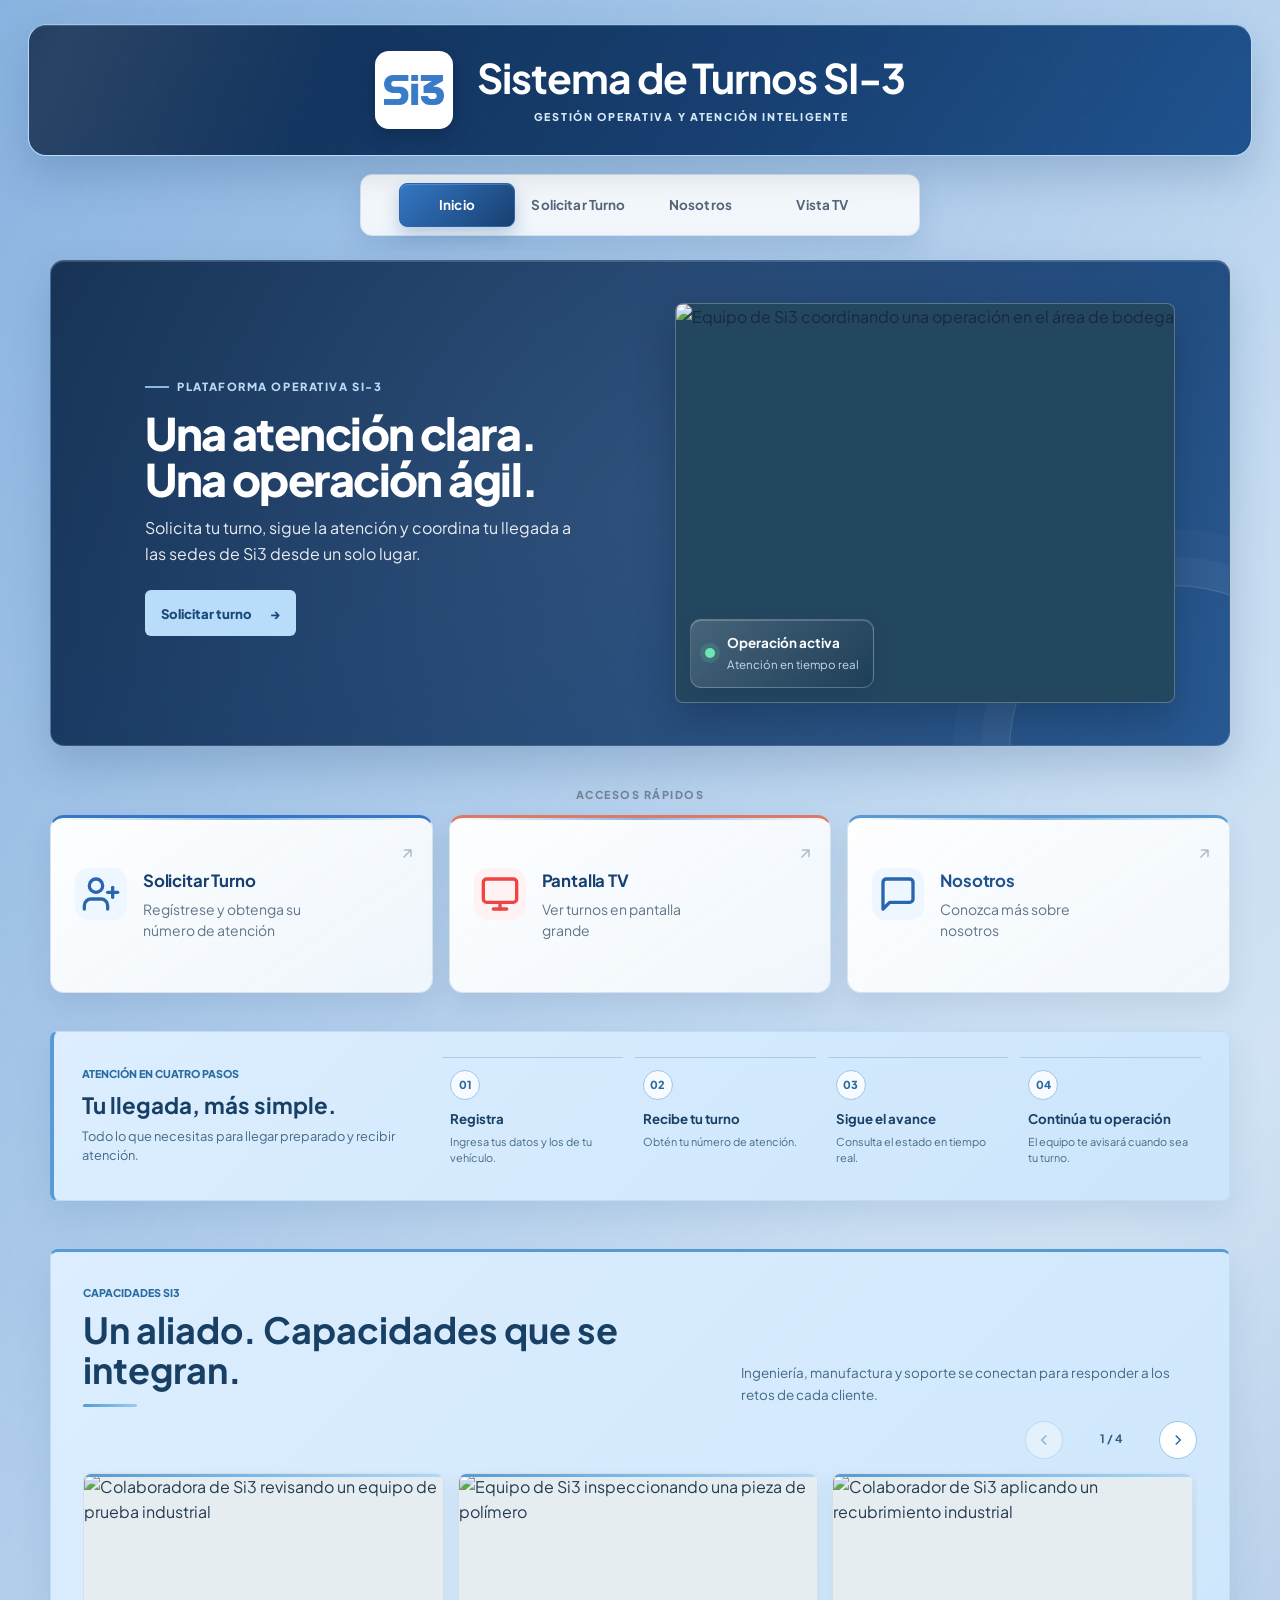
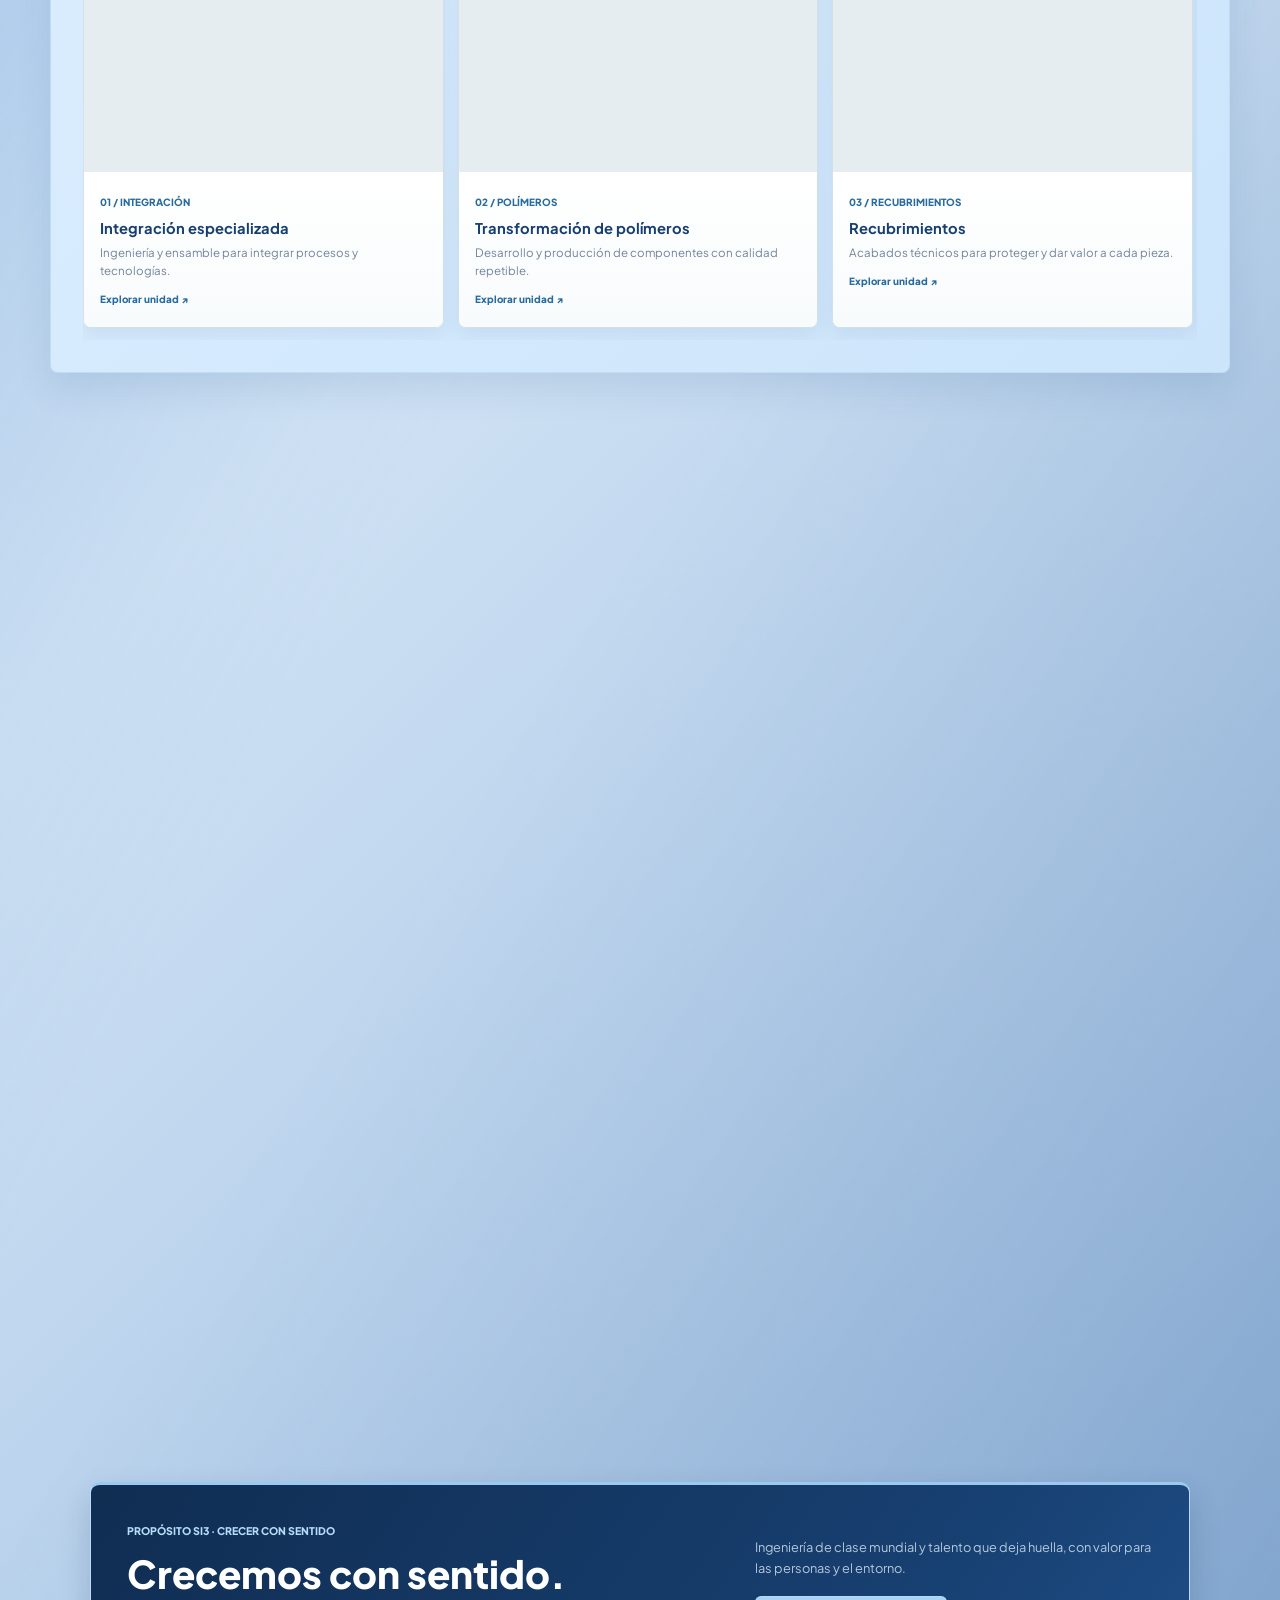
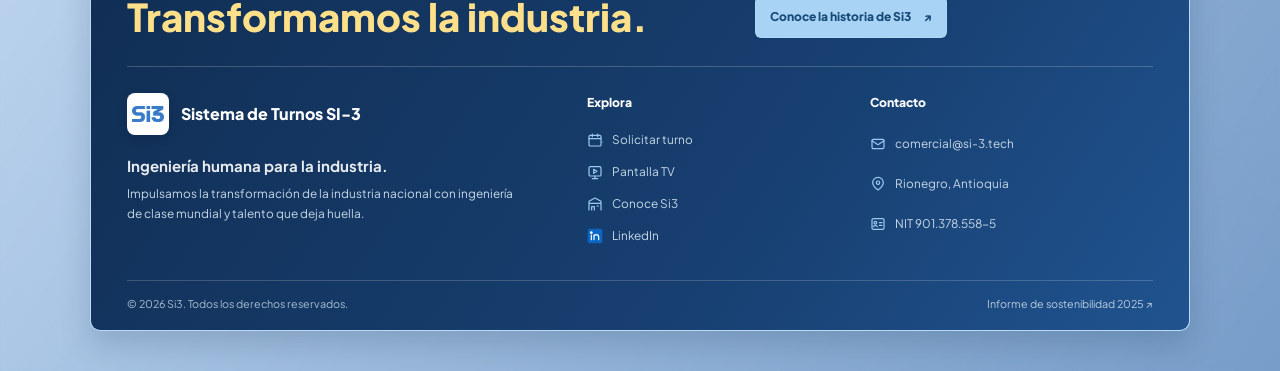
==== commit 9ff90bf9: "Arreglo 2" ====
--- a/admin.html
+++ b/admin.html
@@ -3,6 +3,9 @@
 <head>
     <meta charset="UTF-8">
     <meta name="viewport" content="width=device-width, initial-scale=1.0">
+    <meta http-equiv="Cache-Control" content="no-cache, no-store, must-revalidate">
+    <meta http-equiv="Pragma" content="no-cache">
+    <meta http-equiv="Expires" content="0">
     <meta name="description" content="Panel de Administrador - Sistema de Turnos SI-3">
     <title>Panel de Recepción - Sistema de Turnos SI-3</title>
     <link rel="icon" type="image/png" href="Logo-Web-SI3.png">
@@ -1652,10 +1655,10 @@
 
       <script src="https://cdn.jsdelivr.net/npm/@supabase/supabase-js@2"></script>
      <script src="https://cdn.jsdelivr.net/npm/xlsx@0.18.5/dist/xlsx.full.min.js"></script>
-     <script src="supabase-config.js?v=3"></script>
+     <script src="supabase-config.js?v=4"></script>
     <script src="materiales_sie.js"></script>
     <script src="materiales_sip.js"></script>
-    <script src="app.js?v=43"></script>
+    <script src="app.js?v=44"></script>
      <script>
         window.salidaDespachadorAnterior = null;
         window.inspeccionAnterior = null;
@@ -2374,7 +2377,7 @@
         }
     </script>
     <script src="sonido.js"></script>
-    <script src="push-notifications.js?v=5"></script>
+    <script src="push-notifications.js?v=6"></script>
 
     <!-- Modal Certificado -->
 <div id="modalCertificado" class="modal" style="display: none;">
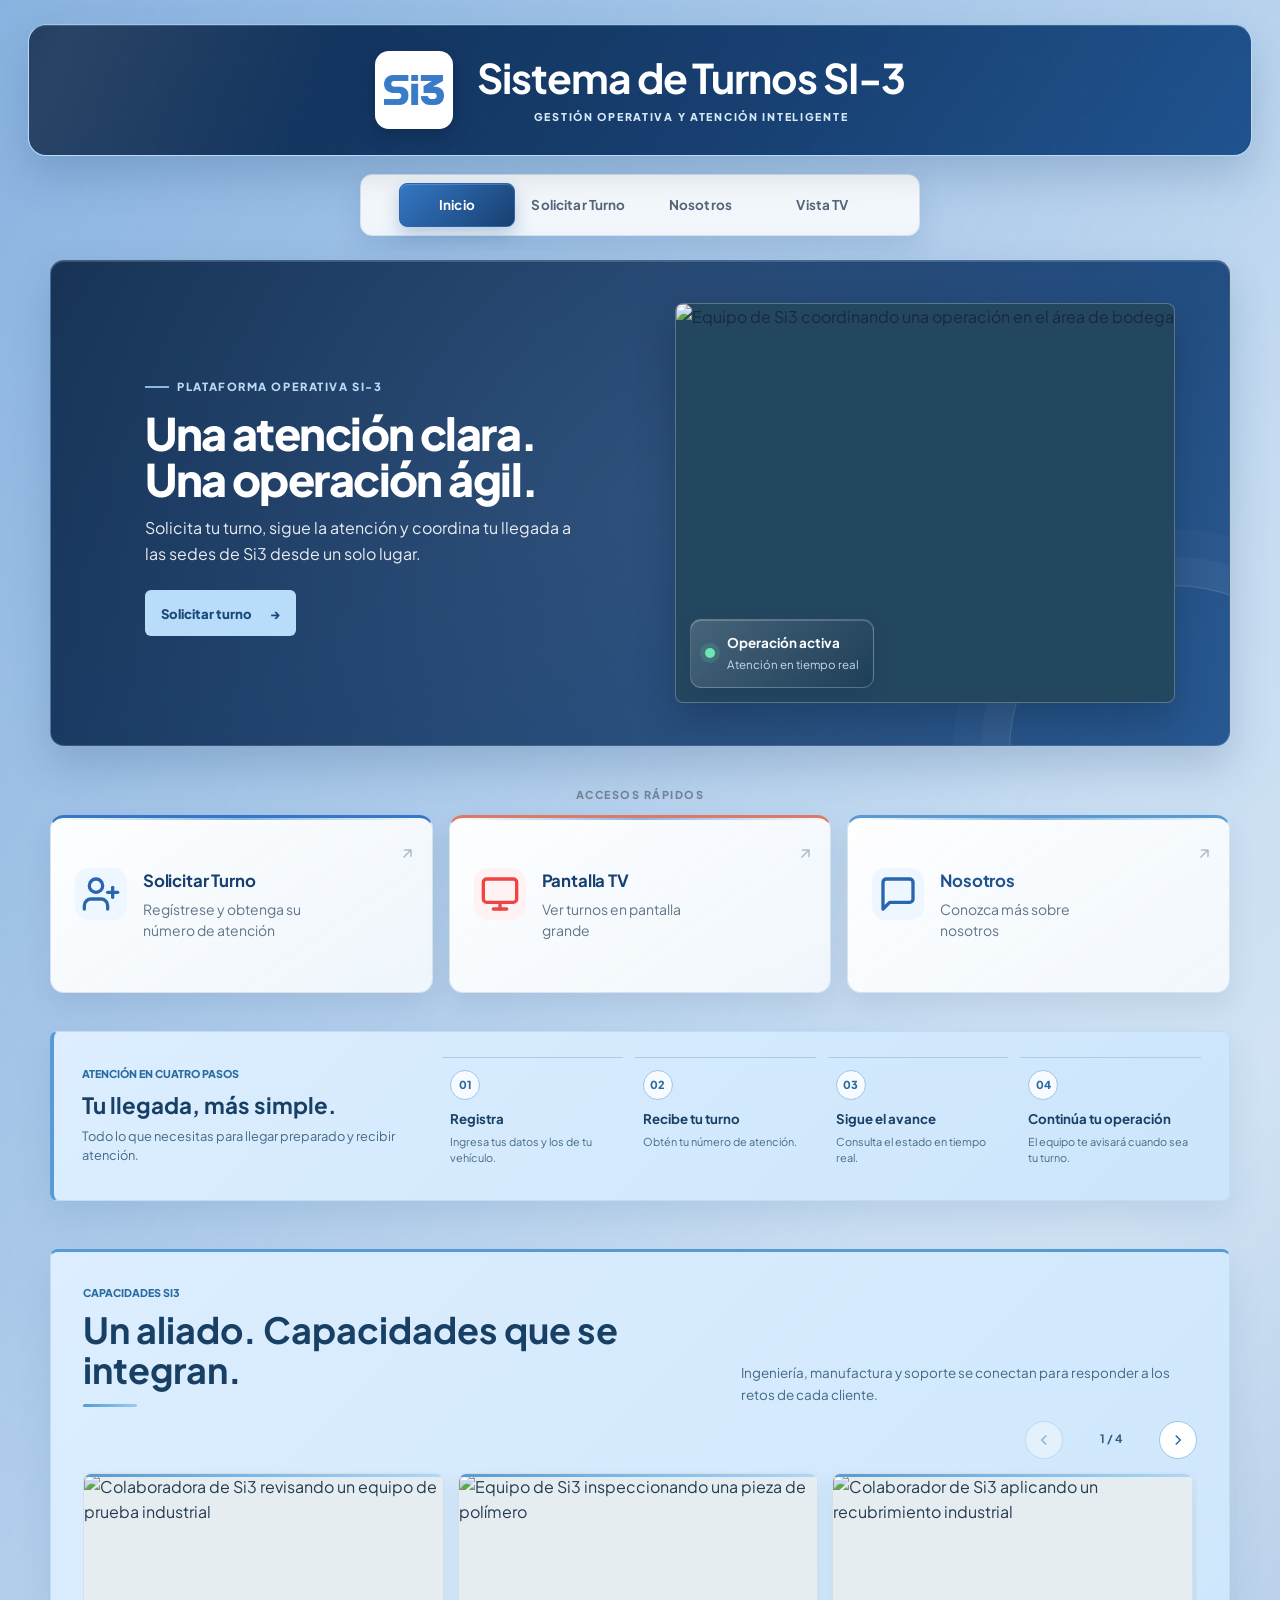
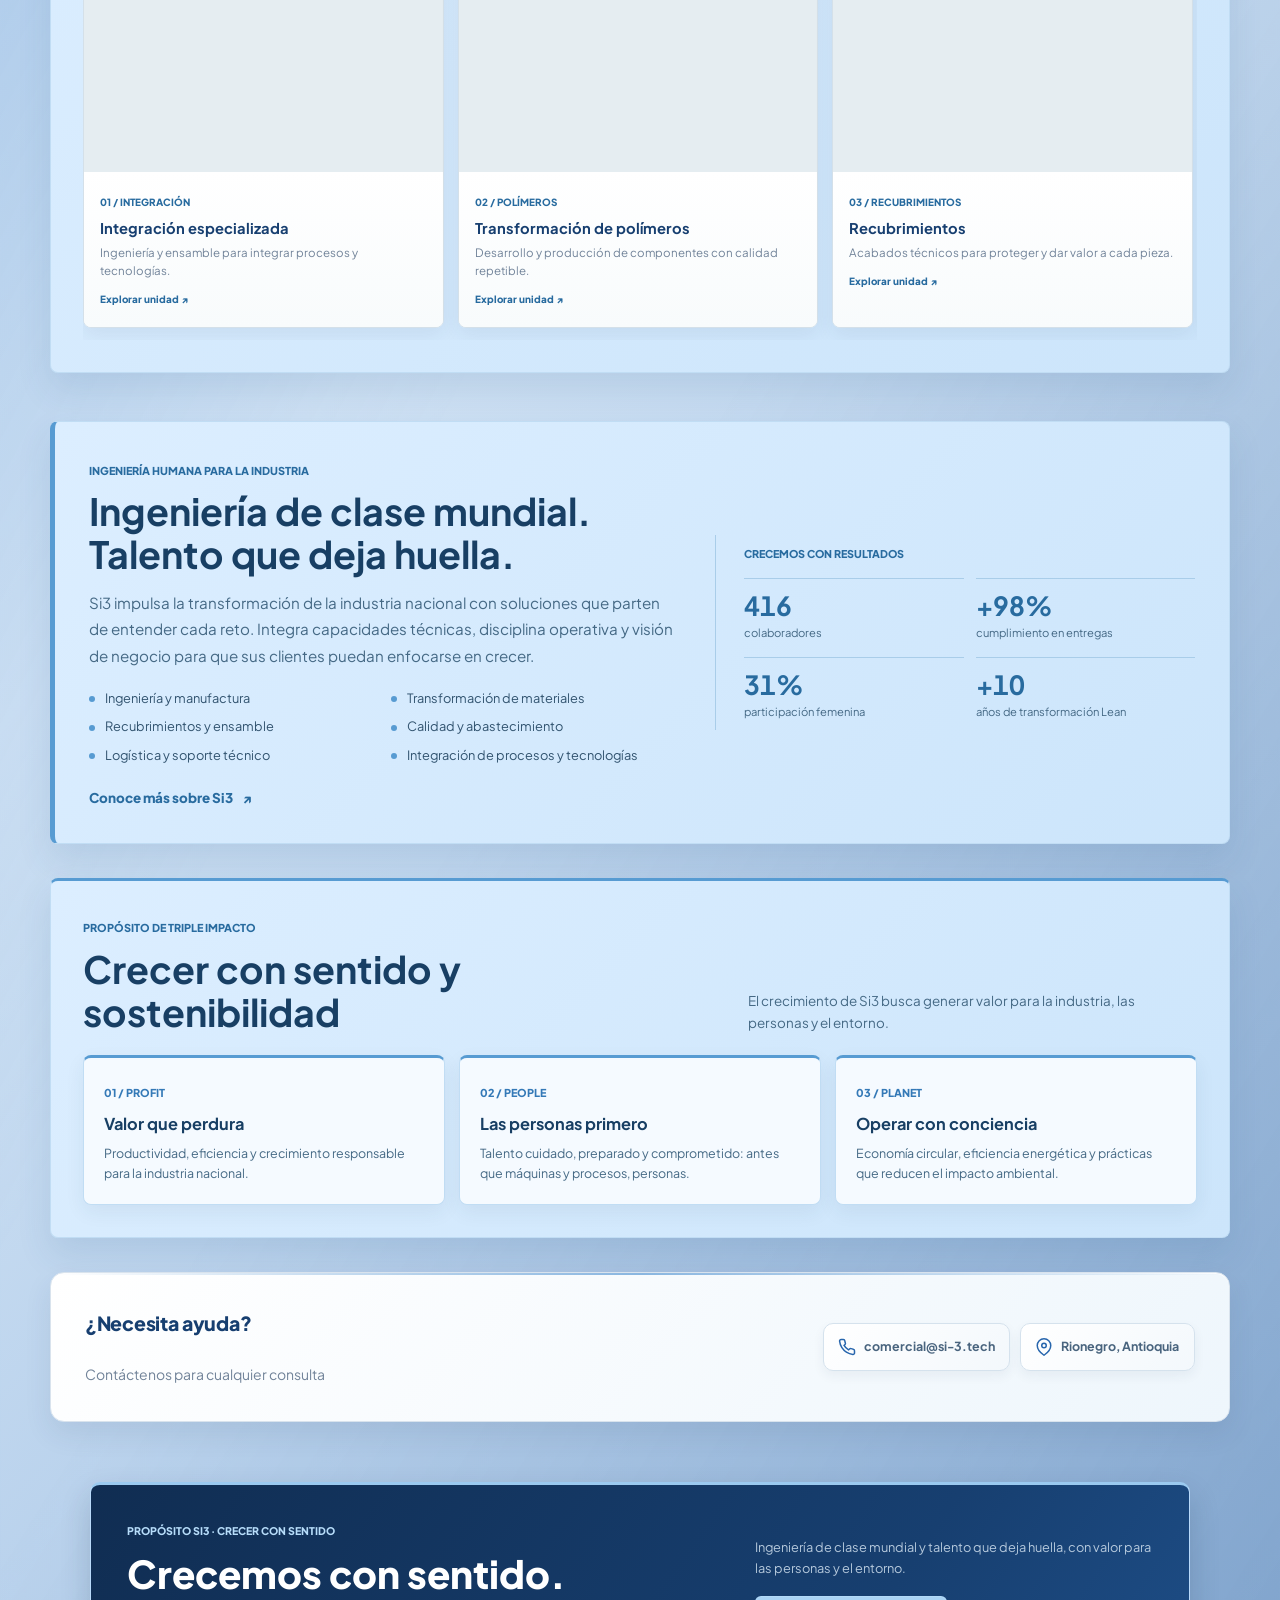
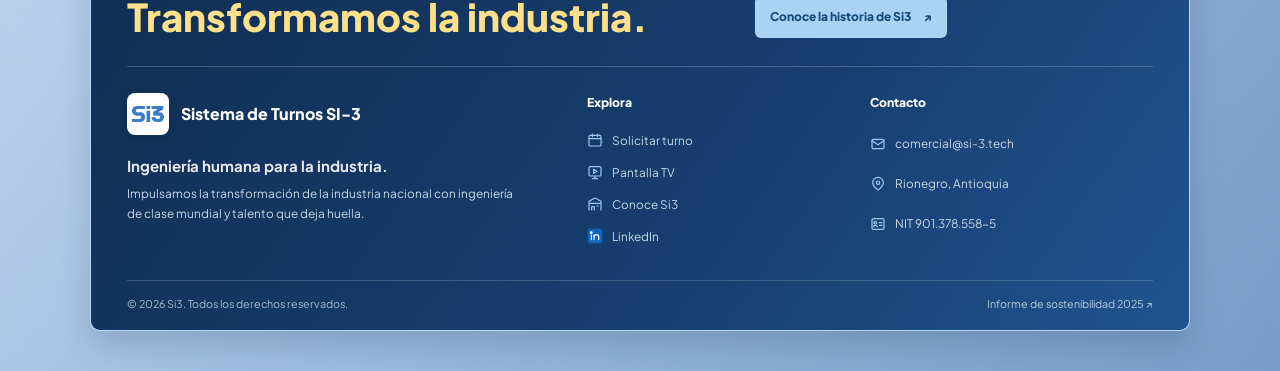
==== commit 8c585ac0: "Arreglo 3" ====
--- a/admin.html
+++ b/admin.html
@@ -2369,15 +2369,9 @@
             });
         }
         
-        // Inicializar notificaciones locales si el manager está disponible
-        if (window.SI3PushManager && typeof window.SI3PushManager.init === 'function') {
-            window.SI3PushManager.init().catch(err => console.warn('No se pudieron inicializar las notificaciones locales:', err));
-        } else {
-            console.info('Notificaciones locales no disponibles en esta sesión.');
-        }
     </script>
     <script src="sonido.js"></script>
-    <script src="push-notifications.js?v=6"></script>
+    <script src="push-notifications.js?v=7"></script>
 
     <!-- Modal Certificado -->
 <div id="modalCertificado" class="modal" style="display: none;">
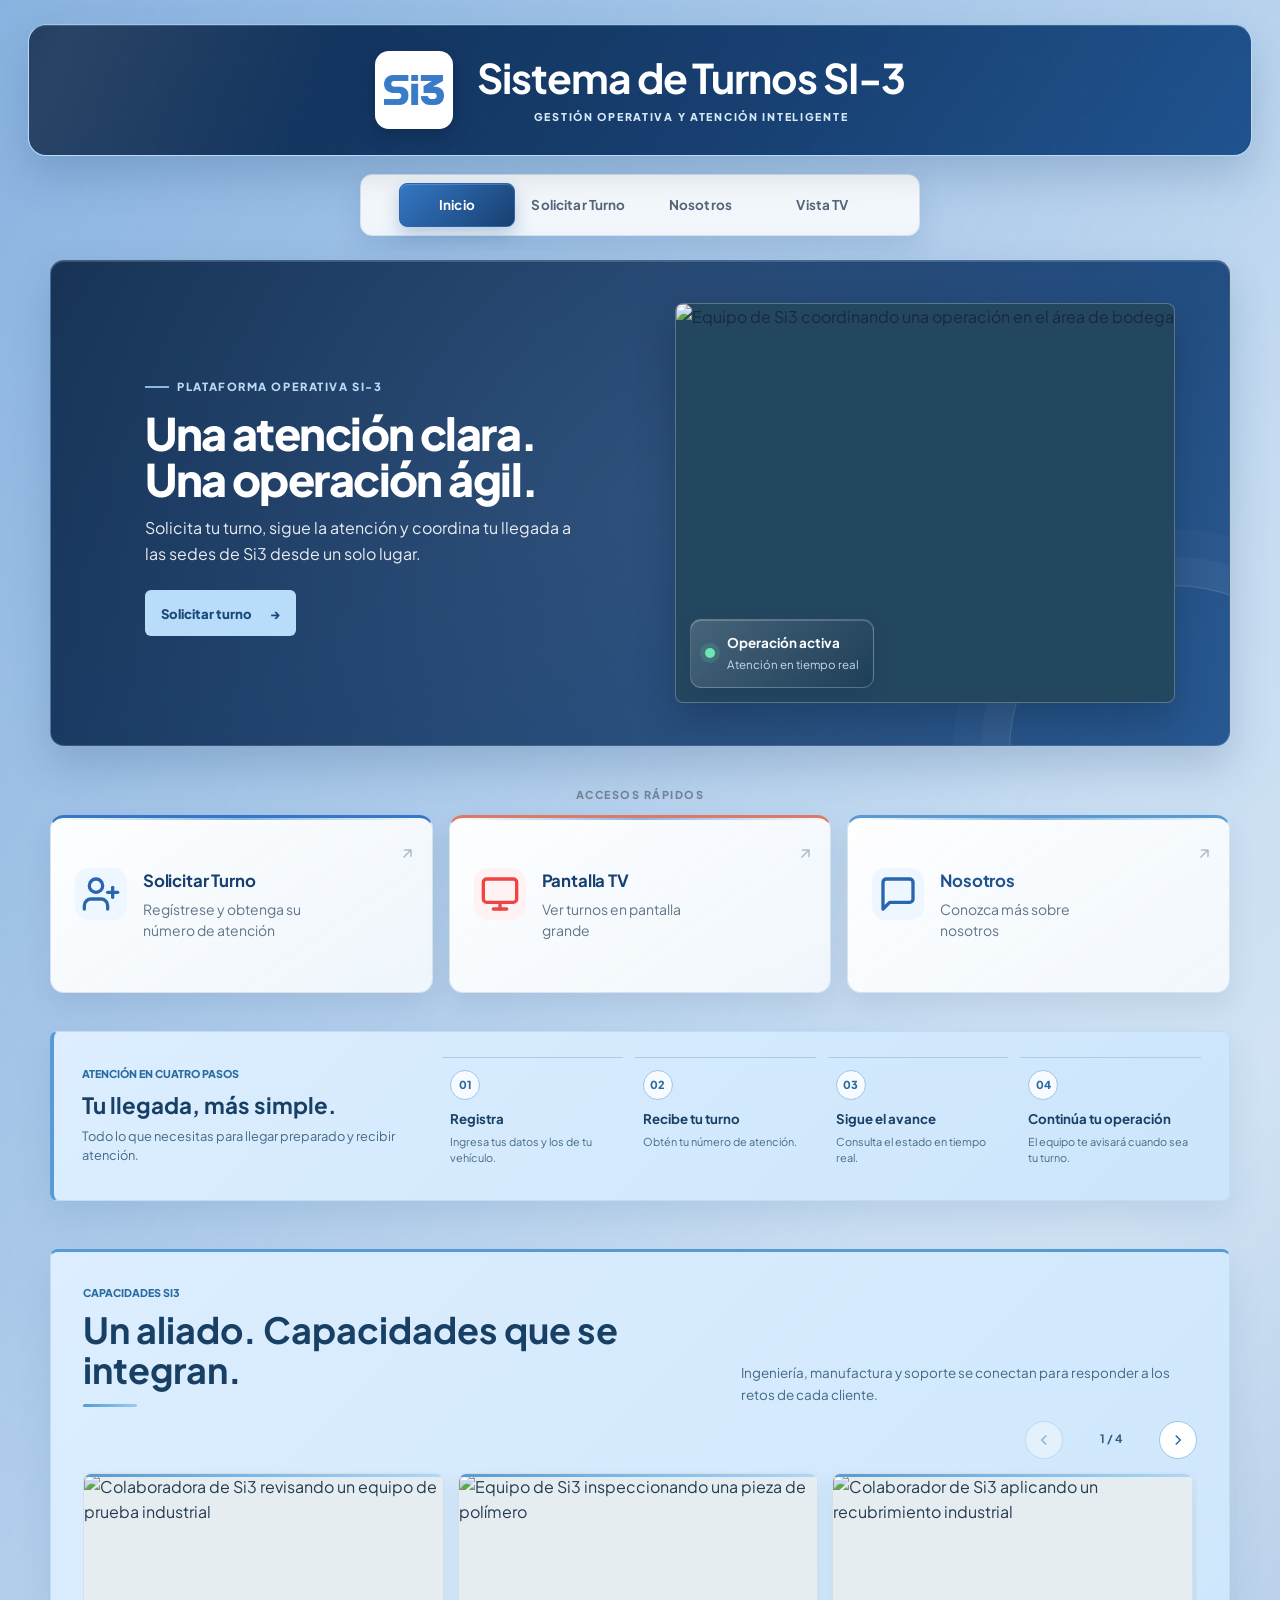
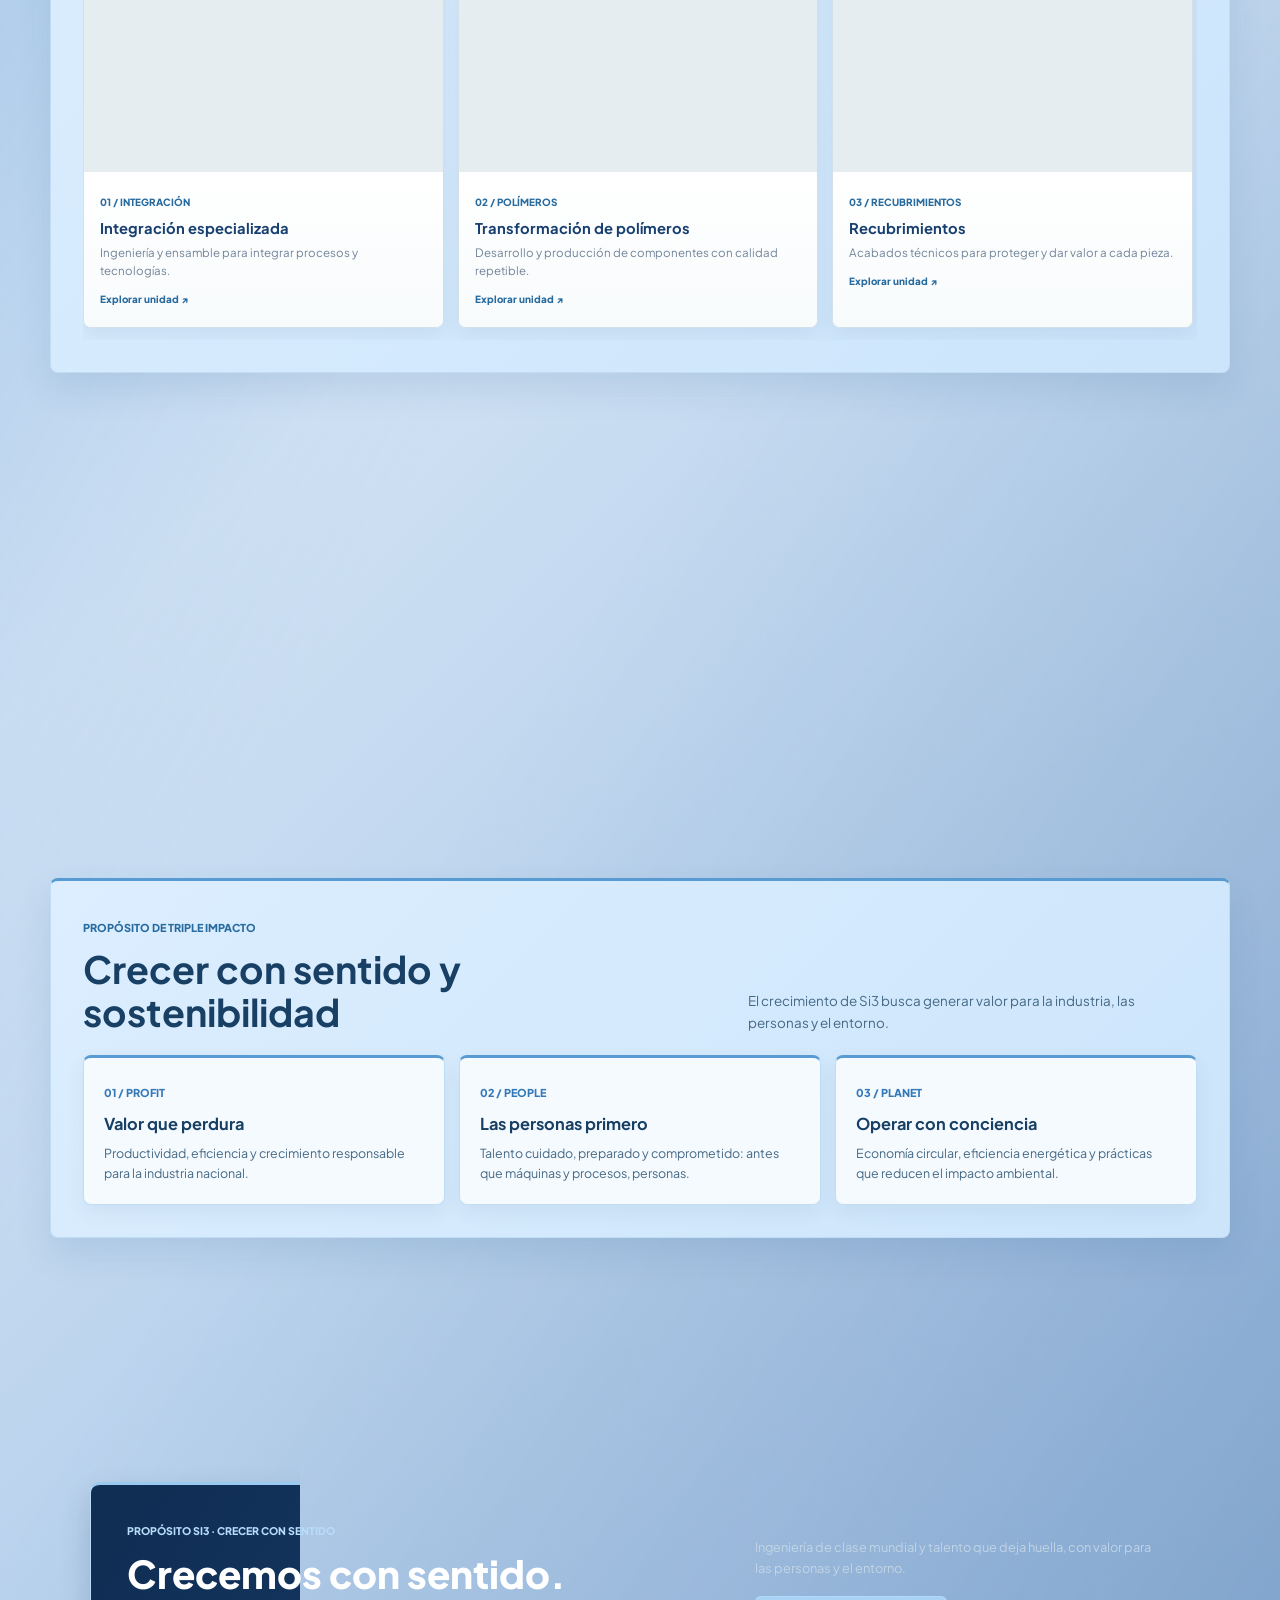
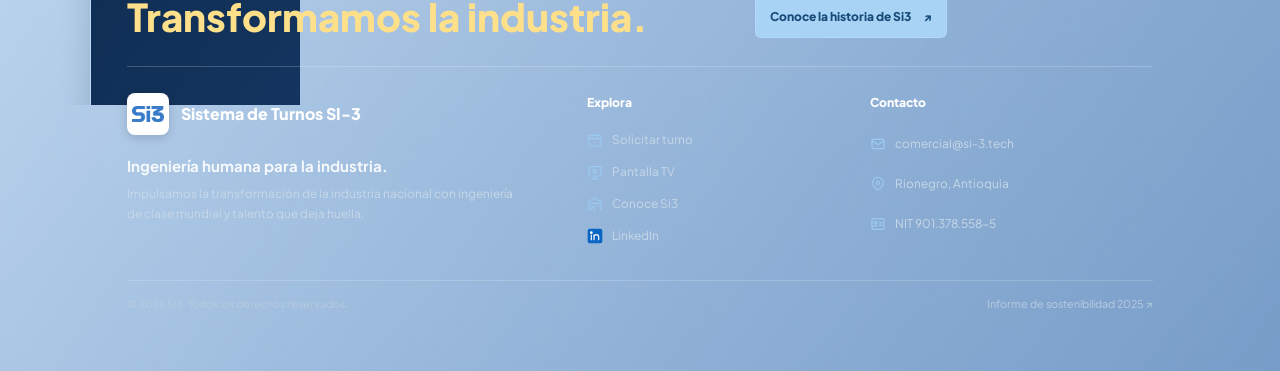
==== commit 2a5b40ea: "Remove legacy service worker and fix turn sync Co-authored-by: Copilot <223556219+Copilot@users.nore" ====
--- a/admin.html
+++ b/admin.html
@@ -6,6 +6,7 @@
     <meta http-equiv="Cache-Control" content="no-cache, no-store, must-revalidate">
     <meta http-equiv="Pragma" content="no-cache">
     <meta http-equiv="Expires" content="0">
+    <script src="cleanup-service-worker.js?v=1" defer></script>
     <meta name="description" content="Panel de Administrador - Sistema de Turnos SI-3">
     <title>Panel de Recepción - Sistema de Turnos SI-3</title>
     <link rel="icon" type="image/png" href="Logo-Web-SI3.png">
@@ -2371,7 +2372,6 @@
         
     </script>
     <script src="sonido.js"></script>
-    <script src="push-notifications.js?v=7"></script>
 
     <!-- Modal Certificado -->
 <div id="modalCertificado" class="modal" style="display: none;">
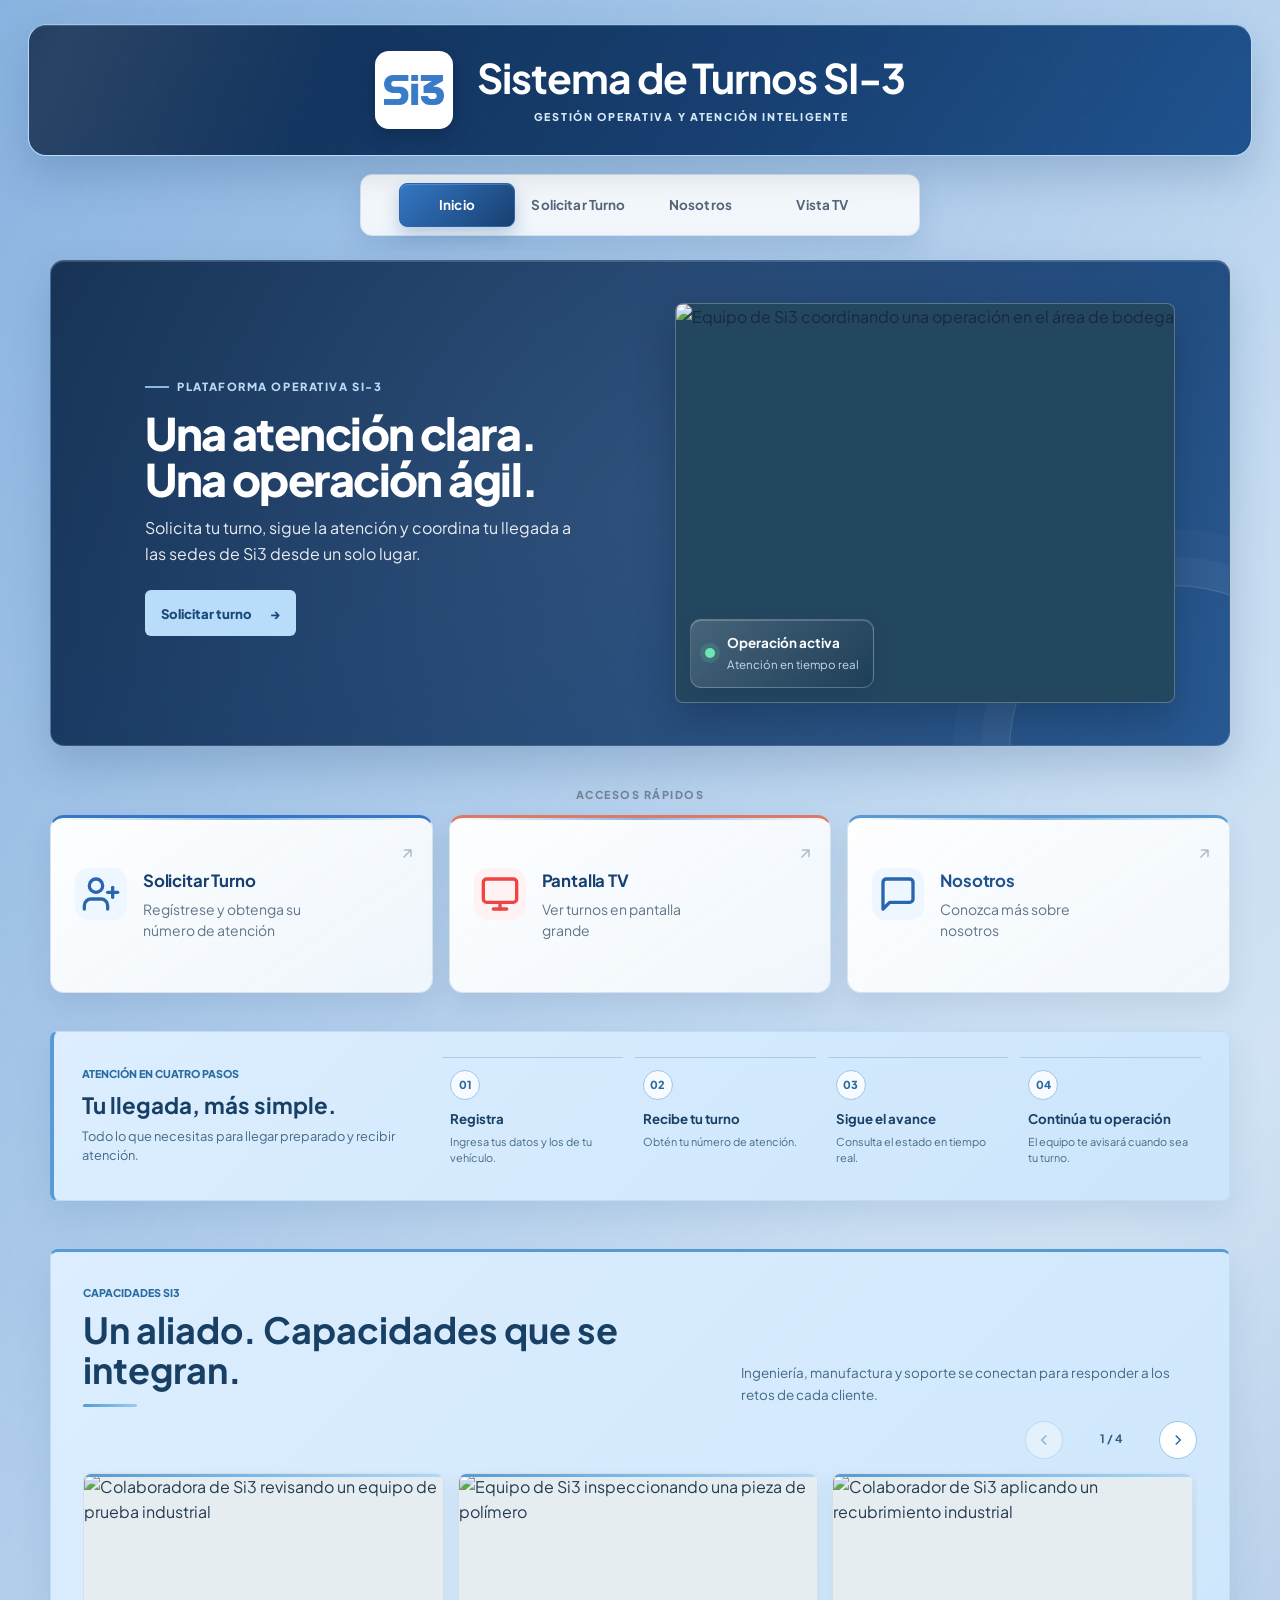
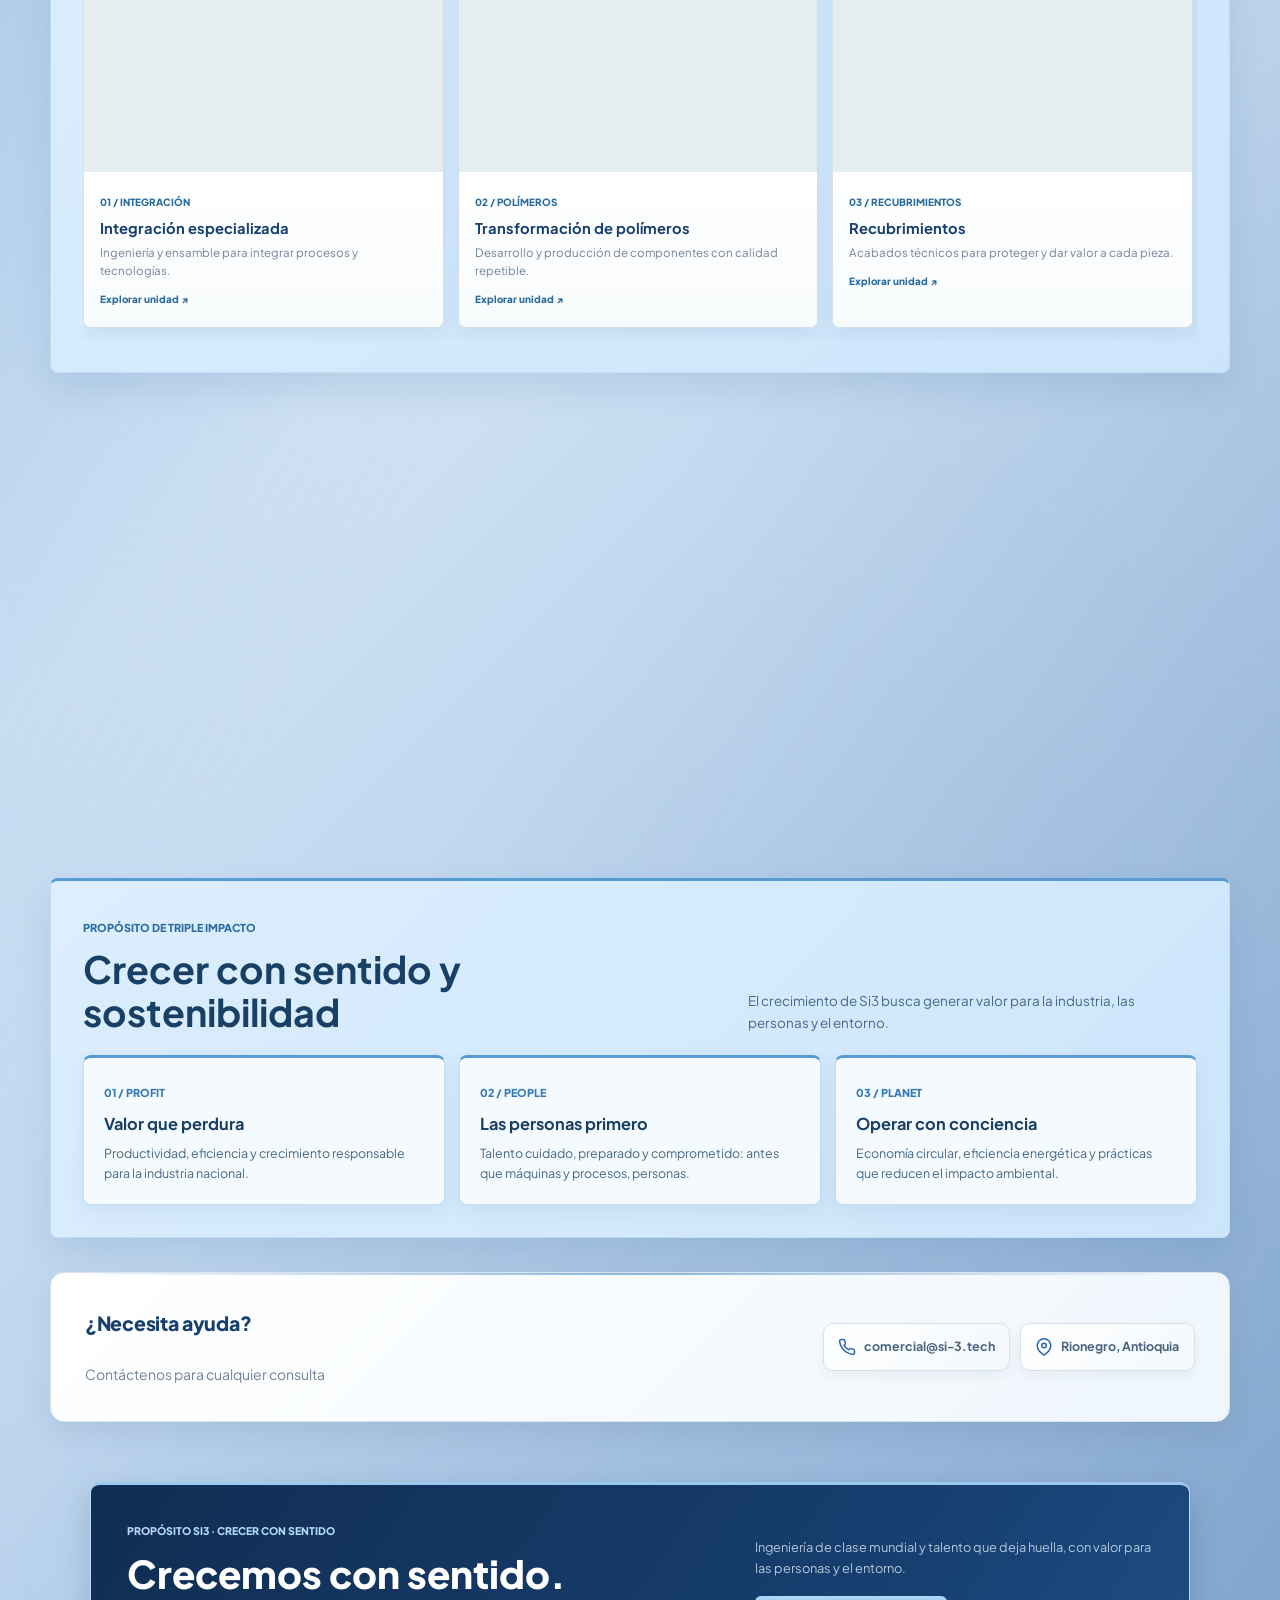
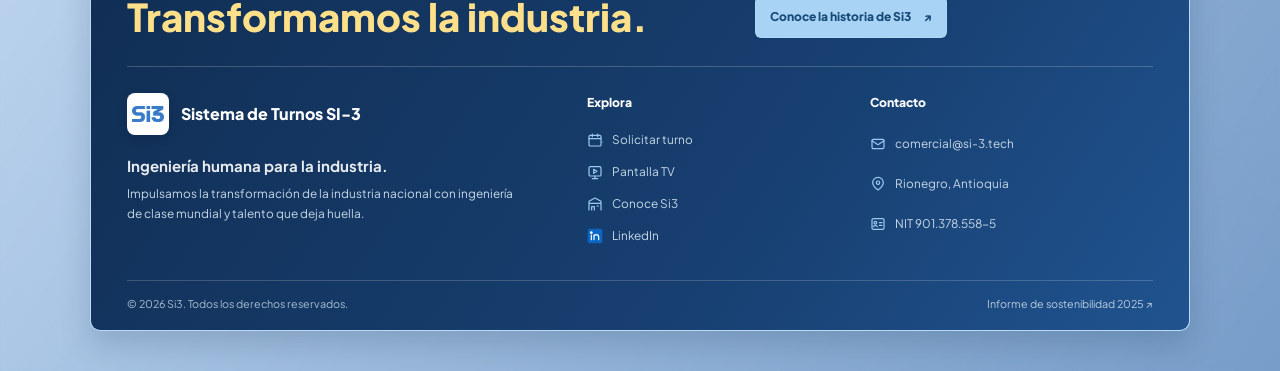
==== commit ccab318a: "Show complete dispatch alerts at reception Co-authored-by: Copilot <223556219+Copilot@users.noreply." ====
--- a/admin.html
+++ b/admin.html
@@ -1659,12 +1659,20 @@
      <script src="supabase-config.js?v=4"></script>
     <script src="materiales_sie.js"></script>
     <script src="materiales_sip.js"></script>
-    <script src="app.js?v=44"></script>
+    <script src="app.js?v=45"></script>
      <script>
         window.salidaDespachadorAnterior = null;
         window.inspeccionAnterior = null;
         let modalVisible = false;
         let modalInspeccionVisible = false;
+
+        function esNotificacionDeInspeccion(notificacion) {
+            return String(notificacion?.mensaje || '')
+                .normalize('NFD')
+                .replace(/[\u0300-\u036f]/g, '')
+                .toLowerCase()
+                .includes('inspeccion');
+        }
 
         function initSalidaDespachadorListener() {
             window.addEventListener('storage', (e) => {
@@ -1726,6 +1734,112 @@
             }, 2000);
         }
 
+        async function cargarDetallesNotificacionDespachador(alerta) {
+            const datosNotificacion = alerta?.datos && typeof alerta.datos === 'object'
+                ? alerta.datos
+                : alerta || {};
+            let datosHistorial = {};
+
+            if (window.supabaseClient) {
+                try {
+                    let consulta = window.supabaseClient
+                        .from('historial_turnos')
+                        .select('*');
+                    const proveedorId = datosNotificacion.proveedorId
+                        || datosNotificacion.proveedor_transporte_id;
+
+                    if (proveedorId) {
+                        consulta = consulta.eq('proveedor_transporte_id', proveedorId);
+                    } else if (datosNotificacion.numero || datosNotificacion.turnoNumero) {
+                        consulta = consulta.eq('numero', datosNotificacion.numero || datosNotificacion.turnoNumero);
+                    }
+
+                    if (proveedorId || datosNotificacion.numero || datosNotificacion.turnoNumero) {
+                        const { data, error } = await consulta
+                            .order('created_at', { ascending: false })
+                            .limit(1)
+                            .maybeSingle();
+                        if (error) throw error;
+                        datosHistorial = data || {};
+                    }
+                } catch (error) {
+                    console.warn('No se pudieron completar los datos de la notificación:', error);
+                }
+            }
+
+            const resultado = { ...datosHistorial };
+            Object.entries(datosNotificacion).forEach(([clave, valor]) => {
+                if (valor !== null && valor !== undefined && valor !== '') resultado[clave] = valor;
+            });
+            return resultado;
+        }
+
+        function renderDetallesNotificacionDespachador(elementId, datos, tipo) {
+            const contenedor = document.getElementById(elementId);
+            if (!contenedor) return;
+
+            const destinoLabel = { ensambles: 'ENSAMBLES', plasticos: 'SI3 ZF SAS', ambos: 'AMBOS' };
+            const campos = [
+                ['Empresa', datos.nombreEmpresa || datos.nombre_empresa || datos.empresa],
+                ['Proveedor', datos.nombreProveedor || datos.nombre_proveedor],
+                ['Placa', datos.nit],
+                ['Factura', datos.numFactura || datos.num_factura],
+                ['Consecutivo', datos.consecutivoIngreso || datos.consecutivo_ingreso],
+                ['Servicio', datos.servicio],
+                ['Vehículo', datos.tipoVehiculo || datos.tipo_vehiculo],
+                ['Bultos', datos.bultos],
+                ['Peso', datos.peso ? formatearPesoHistorial(datos.peso) : ''],
+                ['Responsable', datos.responsable],
+                ['Contacto', datos.contacto],
+                ['Teléfono', datos.telefono],
+                ['Destino', destinoLabel[datos.destino] || datos.destino],
+                ['Hora de salida', datos.horaFinalizacion || datos.hora_finalizacion],
+                ['Estado de inspección', tipo === 'inspeccion' ? 'Inspección física solicitada' : 'No solicitada']
+            ].filter(([, valor]) => valor !== null && valor !== undefined && String(valor).trim() !== '');
+
+            contenedor.replaceChildren();
+            const tabla = document.createElement('table');
+            tabla.style.cssText = 'width:100%;font-size:13px;color:#475569;border-collapse:collapse;';
+            campos.forEach(([etiqueta, valor]) => {
+                const fila = document.createElement('tr');
+                const titulo = document.createElement('th');
+                const contenido = document.createElement('td');
+                titulo.textContent = etiqueta;
+                contenido.textContent = String(valor);
+                titulo.style.cssText = 'padding:6px 8px 6px 0;text-align:left;border-bottom:1px solid #e2e8f0;';
+                contenido.style.cssText = 'padding:6px 0;text-align:right;border-bottom:1px solid #e2e8f0;';
+                fila.append(titulo, contenido);
+                tabla.appendChild(fila);
+            });
+
+            (Array.isArray(datos.proveedores) ? datos.proveedores : []).forEach((proveedor, indice) => {
+                const fila = document.createElement('tr');
+                const titulo = document.createElement('th');
+                const contenido = document.createElement('td');
+                titulo.textContent = `Proveedor ${indice + 1}`;
+                contenido.textContent = [
+                    proveedor.nombreProveedor || proveedor.nombre_proveedor,
+                    proveedor.numFactura || proveedor.num_factura,
+                    proveedor.tipoVehiculo || proveedor.tipo_vehiculo,
+                    proveedor.peso ? formatearPesoHistorial(proveedor.peso) : ''
+                ].filter(Boolean).join(' · ') || 'Sin detalles adicionales';
+                titulo.style.cssText = 'padding:6px 8px 6px 0;text-align:left;border-bottom:1px solid #e2e8f0;';
+                contenido.style.cssText = 'padding:6px 0;text-align:right;border-bottom:1px solid #e2e8f0;';
+                fila.append(titulo, contenido);
+                tabla.appendChild(fila);
+            });
+
+            if (!tabla.rows.length) {
+                const mensaje = document.createElement('p');
+                mensaje.textContent = tipo === 'inspeccion'
+                    ? 'Se requiere inspección física antes de autorizar la salida.'
+                    : 'No hay detalles adicionales registrados para esta salida.';
+                contenedor.appendChild(mensaje);
+                return;
+            }
+            contenedor.appendChild(tabla);
+        }
+
         async function mostrarAlertaSalidaDespachador(datos) {
             const reproducirSonido = () => {
                 try {
@@ -1763,73 +1877,19 @@
             await new Promise(r => setTimeout(r, 800));
             reproducirSonido();
 
-            let tipoVehiculoSalida = datos.tipoVehiculo || datos.tipo_vehiculo || datos.datos?.tipoVehiculo || datos.datos?.tipo_vehiculo || '';
-            let detallesHTML = '<p style="color: #94a3b8; text-align: center;">Cargando detalles...</p>';
-            
-            if (window.supabaseClient && datos.numero) {
-                try {
-                    const { data, error } = await window.supabaseClient
-                        .from('historial_turnos')
-                        .select('*')
-                        .eq('numero', datos.numero)
-                        .gte('fecha', new Date().toISOString().split('T')[0] + 'T00:00:00')
-                        .order('created_at', { ascending: false })
-                        .limit(1)
-                        .single();
-                    
-                    if (data && !error) {
-                        tipoVehiculoSalida = data.tipo_vehiculo || tipoVehiculoSalida;
-                        const destinoLabel = { 'ensambles': 'ENSAMBLES', 'plasticos': 'SI3 ZF SAS', 'ambos': 'AMBOS' };
-                        detallesHTML = `
-                            <table style="width: 100%; font-size: 13px; color: #475569;">
-                                <tr>
-                                    <td style="padding: 6px 0; border-bottom: 1px solid #e2e8f0;"><strong>Placa:</strong></td>
-                                    <td style="padding: 6px 0; border-bottom: 1px solid #e2e8f0; text-align: right;">${data.nit || 'N/A'}</td>
-                                </tr>
-                                <tr>
-                                    <td style="padding: 6px 0; border-bottom: 1px solid #e2e8f0;"><strong>Factura:</strong></td>
-                                    <td style="padding: 6px 0; border-bottom: 1px solid #e2e8f0; text-align: right;">${data.num_factura || 'N/A'}</td>
-                                </tr>
-                                <tr>
-                                    <td style="padding: 6px 0; border-bottom: 1px solid #e2e8f0;"><strong>Tipo Vehiculo:</strong></td>
-                                    <td style="padding: 6px 0; border-bottom: 1px solid #e2e8f0; text-align: right;">${data.tipo_vehiculo || 'N/A'}</td>
-                                </tr>
-                                <tr>
-                                    <td style="padding: 6px 0; border-bottom: 1px solid #e2e8f0;"><strong>Bultos:</strong></td>
-                                    <td style="padding: 6px 0; border-bottom: 1px solid #e2e8f0; text-align: right;">${data.bultos || '0'}</td>
-                                </tr>
-                                <tr>
-                                    <td style="padding: 6px 0; border-bottom: 1px solid #e2e8f0;"><strong>Peso:</strong></td>
-                                    <td style="padding: 6px 0; border-bottom: 1px solid #e2e8f0; text-align: right;">${formatearPesoHistorial(data.peso) || '0 kg'}</td>
-                                </tr>
-                                <tr>
-                                    <td style="padding: 6px 0; border-bottom: 1px solid #e2e8f0;"><strong>Responsable:</strong></td>
-                                    <td style="padding: 6px 0; border-bottom: 1px solid #e2e8f0; text-align: right;">${data.responsable || 'N/A'}</td>
-                                </tr>
-                                <tr>
-                                    <td style="padding: 6px 0; border-bottom: 1px solid #e2e8f0;"><strong>Destino:</strong></td>
-                                    <td style="padding: 6px 0; border-bottom: 1px solid #e2e8f0; text-align: right;">${destinoLabel[data.destino] || data.destino || 'N/A'}</td>
-                                </tr>
-                                <tr>
-                                    <td style="padding: 6px 0;"><strong>Hora Salida:</strong></td>
-                                    <td style="padding: 6px 0; text-align: right;">${data.hora_finalizacion || '-'}</td>
-                                </tr>
-                            </table>
-                        `;
-                    }
-                } catch (e) {
-                    console.warn('Error cargando detalles:', e);
-                }
-            }
-
-            document.getElementById('salidaDespachadorNumero').textContent = datos.numero || '---';
-            document.getElementById('salidaDespachadorNombre').textContent = datos.nombre || datos.empresa || 'Proveedor';
+            const detalles = await cargarDetallesNotificacionDespachador(datos);
+            const tipoVehiculoSalida = detalles.tipoVehiculo || detalles.tipo_vehiculo || '';
+
+            document.getElementById('salidaDespachadorNumero').textContent = datos.numero || datos.turnoNumero || detalles.numero || '---';
+            document.getElementById('salidaDespachadorNombre').textContent = datos.nombre || datos.empresa
+                || detalles.nombreProveedor || detalles.nombre_proveedor
+                || detalles.nombreEmpresa || detalles.nombre_empresa || 'Proveedor';
             const iconoSalida = document.getElementById('salidaDespachadorIcono');
             iconoSalida.hidden = !tipoVehiculoSalida;
             iconoSalida.innerHTML = tipoVehiculoSalida && window.iconoTipoVehiculoSvg
                 ? window.iconoTipoVehiculoSvg(tipoVehiculoSalida, false)
                 : '';
-            document.getElementById('salidaDespachadorDetalles').innerHTML = detallesHTML;
+            renderDetallesNotificacionDespachador('salidaDespachadorDetalles', detalles, 'salida');
             modalVisible = true;
             document.getElementById('modalSalidaDespachador').style.display = 'flex';
             
@@ -1886,8 +1946,12 @@
             await new Promise(r => setTimeout(r, 800));
             reproducirSonido();
 
-            document.getElementById('inspeccionNumero').textContent = datos.numero || '---';
-            document.getElementById('inspeccionEmpresa').textContent = datos.nombre || datos.empresa || 'Proveedor';
+            const detalles = await cargarDetallesNotificacionDespachador(datos);
+            document.getElementById('inspeccionNumero').textContent = datos.numero || datos.turnoNumero || '---';
+            document.getElementById('inspeccionEmpresa').textContent = datos.nombre || datos.empresa
+                || detalles.nombreProveedor || detalles.nombre_proveedor
+                || detalles.nombreEmpresa || detalles.nombre_empresa || 'Proveedor';
+            renderDetallesNotificacionDespachador('inspeccionDetalles', detalles, 'inspeccion');
             modalInspeccionVisible = true;
             document.getElementById('modalInspeccion').style.display = 'flex';
             
@@ -2267,15 +2331,15 @@
                                 if (window.SonidoAlerta) window.SonidoAlerta.reproducir(2);
                             } else if (notif.tipo === 'salida_autorizada') {
                                 const alertaData = {
-                                    numero: datos?.numero || notif.mensaje?.match(/Turno\s+([A-Za-z0-9]+)/)?.[1] || '---',
+                                    numero: datos?.numero || datos?.turnoNumero || notif.mensaje?.match(/Turno\s+([A-Za-z0-9]+)/)?.[1] || '---',
                                     nombre: datos?.nombreEmpresa || datos?.nombre || notif.mensaje || 'Proveedor',
                                     timestamp: Date.now(),
                                     datos: datos
                                 };
                                 mostrarAlertaSalidaDespachador(alertaData);
-                            } else if (notif.tipo === 'salida_pendiente' && (notif.mensaje || '').toLowerCase().includes('inspeccion')) {
+                            } else if (notif.tipo === 'salida_pendiente' && esNotificacionDeInspeccion(notif)) {
                                 const alertaData = {
-                                    numero: datos?.numero || notif.mensaje?.match(/Turno\s+([A-Za-z0-9]+)/)?.[1] || '---',
+                                    numero: datos?.numero || datos?.turnoNumero || notif.mensaje?.match(/Turno\s+([A-Za-z0-9]+)/)?.[1] || '---',
                                     nombre: datos?.nombreEmpresa || datos?.nombre || notif.mensaje || 'Proveedor',
                                     timestamp: Date.now(),
                                     datos: datos
@@ -2330,14 +2394,14 @@
                                     if (window.SonidoAlerta) window.SonidoAlerta.reproducir(2);
                                 } else if (notif.tipo === 'salida_autorizada') {
                                     mostrarAlertaSalidaDespachador({
-                                        numero: datos?.numero || notif.mensaje?.match(/Turno\s+([A-Za-z0-9]+)/)?.[1] || '---',
+                                        numero: datos?.numero || datos?.turnoNumero || notif.mensaje?.match(/Turno\s+([A-Za-z0-9]+)/)?.[1] || '---',
                                         nombre: datos?.nombreEmpresa || datos?.nombre || notif.mensaje || 'Proveedor',
                                         timestamp: Date.now(),
                                         datos: datos
                                     });
-                                } else if ((notif.mensaje || '').toLowerCase().includes('inspeccion')) {
+                                } else if (notif.tipo === 'salida_pendiente' && esNotificacionDeInspeccion(notif)) {
                                     mostrarAlertaInspeccion({
-                                        numero: datos?.numero || notif.mensaje?.match(/Turno\s+([A-Za-z0-9]+)/)?.[1] || '---',
+                                        numero: datos?.numero || datos?.turnoNumero || notif.mensaje?.match(/Turno\s+([A-Za-z0-9]+)/)?.[1] || '---',
                                         nombre: datos?.nombreEmpresa || datos?.nombre || notif.mensaje || 'Proveedor',
                                         timestamp: Date.now(),
                                         datos: datos
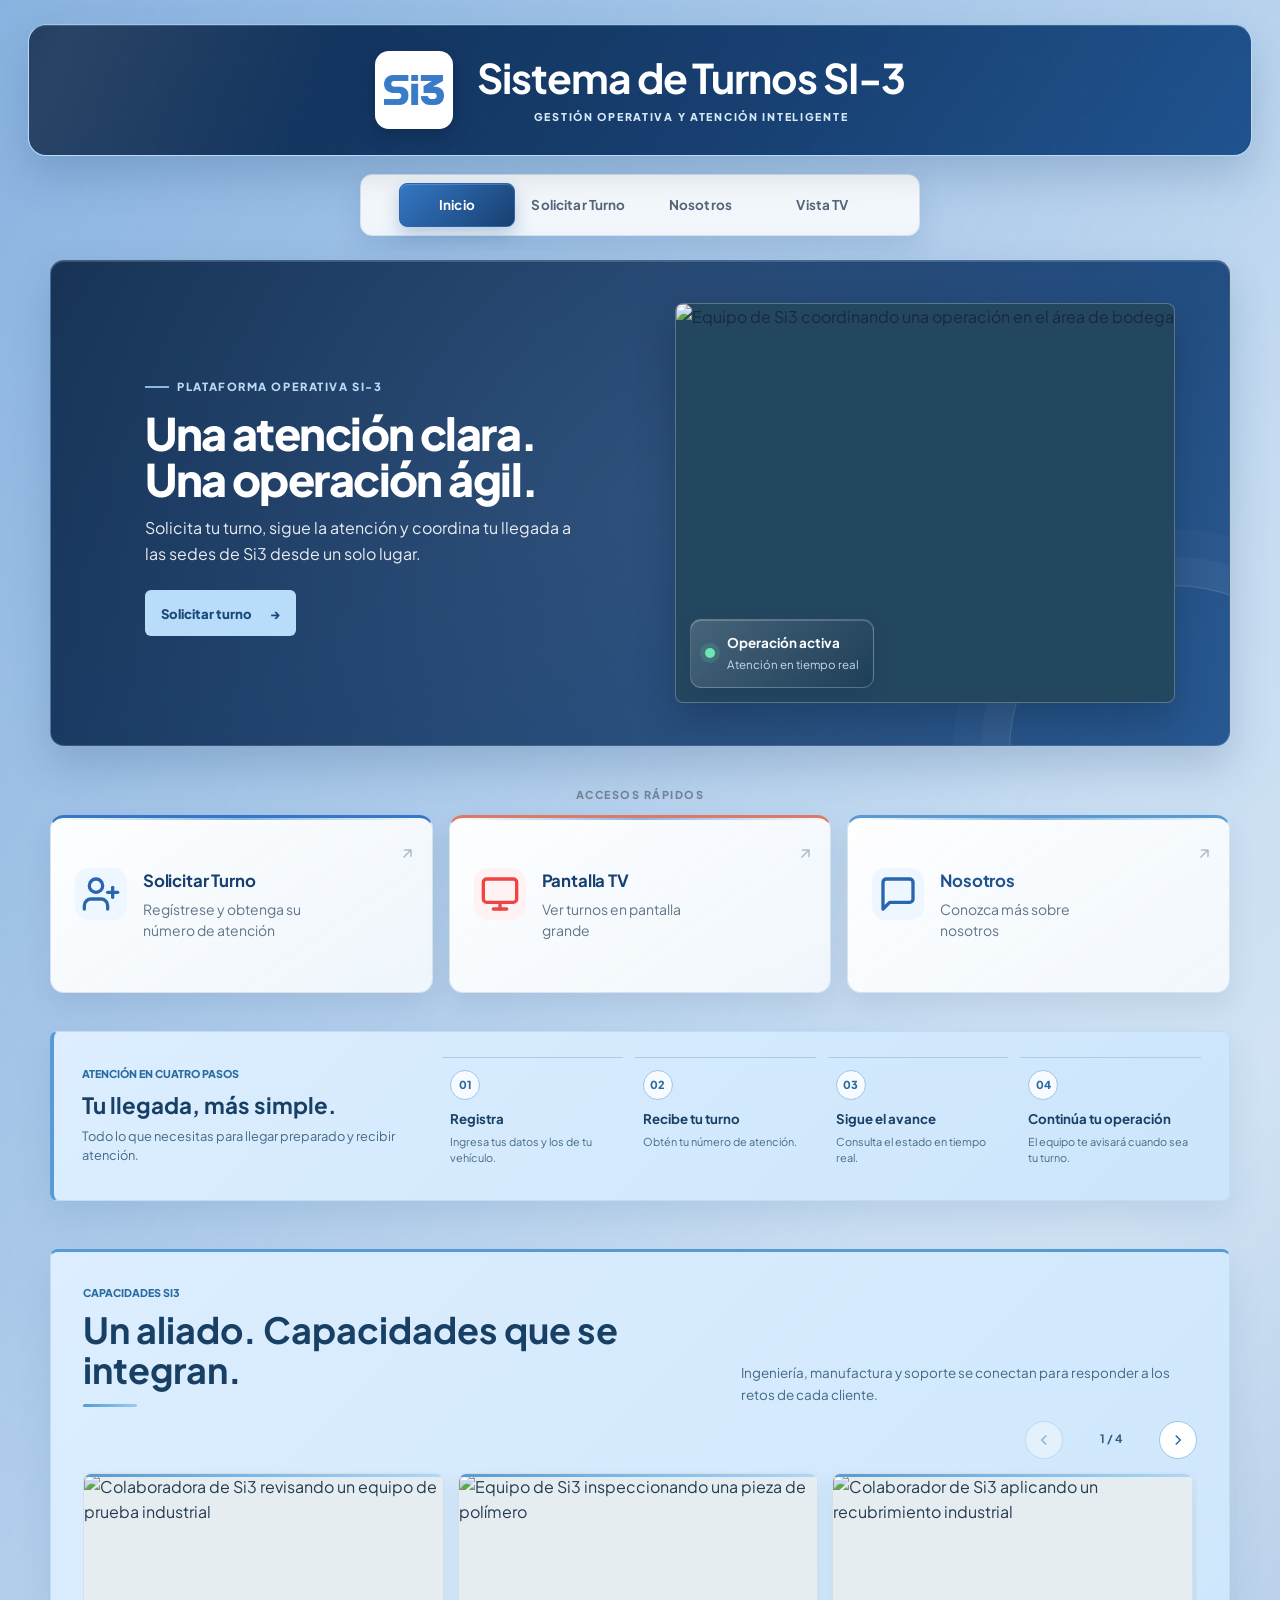
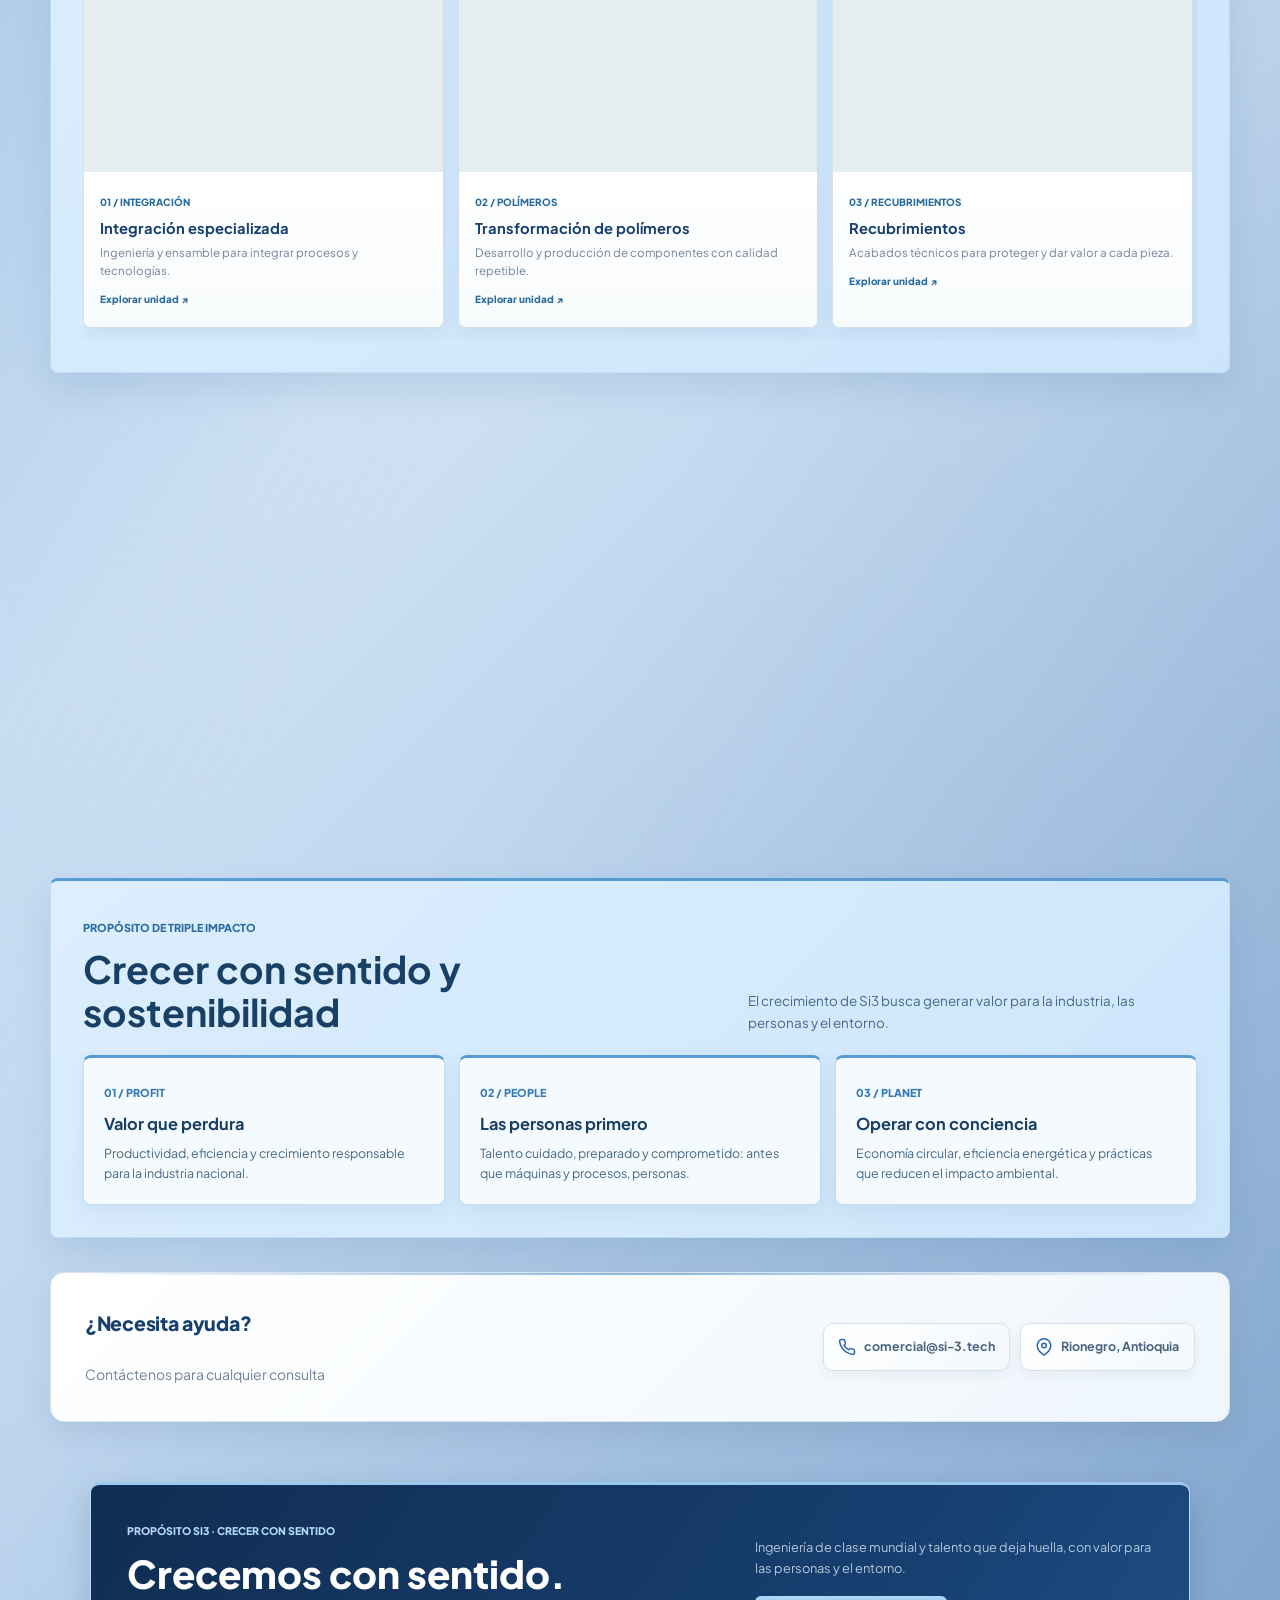
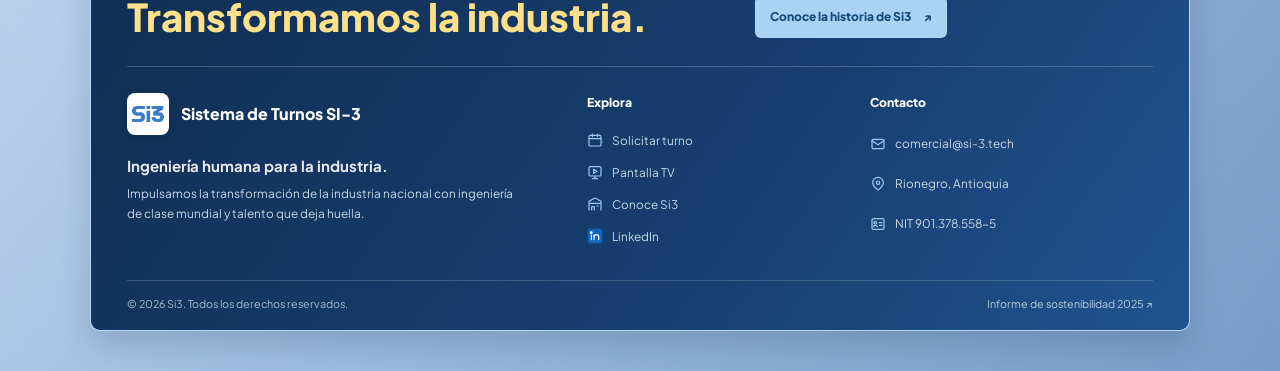
==== commit 8c4da13a: "Add files via upload" ====
--- a/admin.html
+++ b/admin.html
@@ -12,7 +12,7 @@
     <link rel="icon" type="image/png" href="Logo-Web-SI3.png">
     <link rel="manifest" href="manifest.json">
     <link href="https://fonts.googleapis.com/css2?family=Inter:wght@400;500;600;700&family=Plus+Jakarta+Sans:wght@400;500;600;700;800&display=swap" rel="stylesheet">
-        <link rel="stylesheet" href="styles.css?v=30">
+        <link rel="stylesheet" href="styles.css?v=41">
     <style>
     .admin-grid { 
             grid-template-columns: 300px 1fr 1fr; 
@@ -1117,8 +1117,8 @@
                     <div class="historial-toolbar">
                         <input type="date" id="fechaHistorial" title="Filtrar por día" style="padding: 8px; border: 1px solid #cbd5e1; border-radius: 8px; font-size: 13px;">
                         <input type="text" id="busquedaHistorial" placeholder="Buscar por empresa, placa, factura..." />
-                        <button id="btnExportarHoy" class="btn btn-secondary btn-small" onclick="ExportarHoy.exportar()" title="Exportar turnos del día filtrado a CSV">
-                            ↓ CSV Día
+                        <button id="btnExportarHoyExcel" class="btn btn-primary btn-small" onclick="ExportarHoy.exportarExcel()" title="Descargar reporte diario de turnos en Excel">
+                            ↓ Excel Día
                         </button>
                         <button id="btnLimpiarHistorial" class="btn btn-secondary btn-small" title="Limpiar solo el historial del día seleccionado">Limpiar</button>
                     </div>
@@ -1171,8 +1171,8 @@
                 <div class="form-group">
                     <label for="materialCatalogDestino">Catálogo:</label>
                     <select id="materialCatalogDestino" required>
-                        <option value="ensambles">SIE / SI ENSAMBLES</option>
-                        <option value="plasticos">SIP / SI3 ZF SAS</option>
+                        <option value="ensambles">SIE</option>
+                        <option value="plasticos">SI3 ZF</option>
                     </select>
                 </div>
                 <div class="form-group">
@@ -1192,8 +1192,8 @@
                         <label for="materialCatalogFilter">Catálogo:</label>
                         <select id="materialCatalogFilter">
                             <option value="todos">Todos</option>
-                            <option value="ensambles">SIE / SI ENSAMBLES</option>
-                            <option value="plasticos">SIP / SI3 ZF SAS</option>
+                            <option value="ensambles">SIE</option>
+                            <option value="plasticos">SI3 ZF</option>
                         </select>
                     </div>
                     <div class="form-group">
@@ -1268,15 +1268,15 @@
             <div id="despachoInfo" class="despacho-info"></div>
             <form id="formDespacho">
                 <div class="form-group">
-                    <label>Placa:</label>
-                    <input type="text" id="despachoPlaca" placeholder="Placa del vehículo" readonly>
+                    <label>Placa o cédula:</label>
+                    <input type="text" id="despachoPlaca" placeholder="Placa o cédula" readonly>
                 </div>
                 <div class="form-group">
                     <label>Destino:</label>
                     <select id="despachoDestino">
                         <option value="">Seleccionar...</option>
-                        <option value="ensambles">SI ENSAMBLES</option>
-                        <option value="plasticos">SI3 ZF SAS</option>
+                        <option value="ensambles">SIE</option>
+                        <option value="plasticos">SI3 ZF</option>
                         <option value="ambos">AMBOS</option>
                     </select>
                 </div>
@@ -1286,12 +1286,12 @@
                 </div>
                 <div id="despachoFacturaAmbosGroup" style="display: none; grid-template-columns: 1fr 1fr; gap: 12px;">
                     <div class="form-group">
-                        <label>Factura SIE (SI ENSAMBLES):</label>
-                        <input type="text" id="despachoNumFacturaSIE" placeholder="Factura para SI ENSAMBLES">
+                        <label>Factura SIE:</label>
+                        <input type="text" id="despachoNumFacturaSIE" placeholder="Factura para SIE">
                     </div>
                     <div class="form-group">
-                        <label>Factura SI3 ZF SAS:</label>
-                        <input type="text" id="despachoNumFacturaSI3" placeholder="Factura para SI3 ZF SAS">
+                        <label>Factura SI3 ZF:</label>
+                        <input type="text" id="despachoNumFacturaSI3" placeholder="Factura para SI3 ZF">
                     </div>
                 </div>
                 <div class="form-group">
@@ -1307,11 +1307,11 @@
                         <option value="OTRO">OTRO</option>
                     </select>
                 </div>
-                <div class="form-group">
+                <div class="form-group" id="despachoBultosGroup">
                     <label>Bultos:</label>
                     <input type="number" id="despachoBultos" placeholder="Cantidad" min="0">
                 </div>
-                <div class="form-group">
+                <div class="form-group" id="despachoPesoGroup">
                     <label for="despachoPeso">Peso:</label>
                     <div class="peso-unidad-input">
                         <input type="number" id="despachoPeso" placeholder="Cantidad" min="0" step="any" inputmode="decimal">
@@ -1320,6 +1320,36 @@
                             <option value="gr">gr</option>
                         </select>
                     </div>
+                </div>
+                <div id="despachoCargaAmbosGroup" style="display: none; grid-template-columns: 1fr 1fr; gap: 12px;">
+                    <fieldset class="destino-carga-fields">
+                        <legend>SIE</legend>
+                        <div class="form-group">
+                            <label for="despachoBultosSIE">Bultos SIE:</label>
+                            <input type="number" id="despachoBultosSIE" min="0" placeholder="Cantidad">
+                        </div>
+                        <div class="form-group">
+                            <label for="despachoPesoSIE">Peso SIE:</label>
+                            <div class="peso-unidad-input">
+                                <input type="number" id="despachoPesoSIE" min="0" step="any" inputmode="decimal" placeholder="Cantidad">
+                                <select id="despachoPesoSIEUnidad" aria-label="Unidad del peso SIE"><option value="kg">kg</option><option value="gr">gr</option></select>
+                            </div>
+                        </div>
+                    </fieldset>
+                    <fieldset class="destino-carga-fields">
+                        <legend>SI3 ZF</legend>
+                        <div class="form-group">
+                            <label for="despachoBultosSI3">Bultos SI3 ZF:</label>
+                            <input type="number" id="despachoBultosSI3" min="0" placeholder="Cantidad">
+                        </div>
+                        <div class="form-group">
+                            <label for="despachoPesoSI3">Peso SI3 ZF:</label>
+                            <div class="peso-unidad-input">
+                                <input type="number" id="despachoPesoSI3" min="0" step="any" inputmode="decimal" placeholder="Cantidad">
+                                <select id="despachoPesoSI3Unidad" aria-label="Unidad del peso SI3 ZF"><option value="kg">kg</option><option value="gr">gr</option></select>
+                            </div>
+                        </div>
+                    </fieldset>
                 </div>
                 <div class="form-group">
                     <label>Responsable:</label>
@@ -1355,7 +1385,7 @@
               
                <div style="background: #f8fafc; padding: 16px; border-radius: 10px; margin-bottom: 20px; border: 1px solid #e2e8f0;">
                    <h3 style="margin: 0 0 12px 0; font-size: 14px; color: #475569;">Agregar Proveedor</h3>
-                   <p style="font-size: 12px; color: #94a3b8; margin-top: 0;">Placa: <strong style="color: #334155;" id="transportistaPlacaInfo">--</strong> | Tipo: <strong style="color: #334155;" id="transportistaTipoInfo">--</strong></p>
+                   <p style="font-size: 12px; color: #94a3b8; margin-top: 0;">Placa o cédula: <strong style="color: #334155;" id="transportistaPlacaInfo">--</strong> | Tipo: <strong style="color: #334155;" id="transportistaTipoInfo">--</strong></p>
 <div style="display: grid; grid-template-columns: 1fr 1fr; gap: 12px;">
                           <div class="form-group" style="margin-bottom: 0;">
                               <label>Nombre del proveedor:</label>
@@ -1374,15 +1404,25 @@
                                   <option value="OTRO">OTRO</option>
                              </select>
                          </div>
-                         <div class="form-group" style="margin-bottom: 0;">
+                         <div class="form-group" id="transportistaFacturaGroup" style="margin-bottom: 0;">
                              <label>Factura:</label>
                              <input type="text" id="transportistaFactura" placeholder="Número de factura">
                          </div>
-                         <div class="form-group" style="margin-bottom: 0;">
+                         <div id="transportistaFacturaAmbosGroup" style="display: none; grid-column: 1 / -1; grid-template-columns: 1fr 1fr; gap: 12px;">
+                             <div class="form-group" style="margin-bottom: 0;">
+                                 <label for="transportistaFacturaSIE">Factura SIE:</label>
+                                 <input type="text" id="transportistaFacturaSIE" placeholder="Factura para SIE">
+                             </div>
+                             <div class="form-group" style="margin-bottom: 0;">
+                                 <label for="transportistaFacturaSI3">Factura SI3 ZF:</label>
+                                 <input type="text" id="transportistaFacturaSI3" placeholder="Factura para SI3 ZF">
+                             </div>
+                         </div>
+                         <div class="form-group" id="transportistaBultosGroup" style="margin-bottom: 0;">
                              <label>Bultos:</label>
                              <input type="number" id="transportistaBultos" placeholder="Cantidad" min="0">
                          </div>
-                         <div class="form-group" style="margin-bottom: 0;">
+                         <div class="form-group" id="transportistaPesoGroup" style="margin-bottom: 0;">
                              <label for="transportistaPeso">Peso:</label>
                              <div class="peso-unidad-input">
                                  <input type="number" id="transportistaPeso" placeholder="Cantidad" min="0" step="any" inputmode="decimal">
@@ -1391,6 +1431,36 @@
                                      <option value="gr">gr</option>
                                  </select>
                              </div>
+                         </div>
+                         <div id="transportistaCargaAmbosGroup" style="display: none; grid-column: 1 / -1; grid-template-columns: 1fr 1fr; gap: 12px;">
+                             <fieldset class="destino-carga-fields">
+                                 <legend>SIE</legend>
+                                 <div class="form-group">
+                                     <label for="transportistaBultosSIE">Bultos SIE:</label>
+                                     <input type="number" id="transportistaBultosSIE" min="0" placeholder="Cantidad">
+                                 </div>
+                                 <div class="form-group">
+                                     <label for="transportistaPesoSIE">Peso SIE:</label>
+                                     <div class="peso-unidad-input">
+                                         <input type="number" id="transportistaPesoSIE" min="0" step="any" inputmode="decimal" placeholder="Cantidad">
+                                         <select id="transportistaPesoSIEUnidad" aria-label="Unidad del peso SIE"><option value="kg">kg</option><option value="gr">gr</option></select>
+                                     </div>
+                                 </div>
+                             </fieldset>
+                             <fieldset class="destino-carga-fields">
+                                 <legend>SI3 ZF</legend>
+                                 <div class="form-group">
+                                     <label for="transportistaBultosSI3">Bultos SI3 ZF:</label>
+                                     <input type="number" id="transportistaBultosSI3" min="0" placeholder="Cantidad">
+                                 </div>
+                                 <div class="form-group">
+                                     <label for="transportistaPesoSI3">Peso SI3 ZF:</label>
+                                     <div class="peso-unidad-input">
+                                         <input type="number" id="transportistaPesoSI3" min="0" step="any" inputmode="decimal" placeholder="Cantidad">
+                                         <select id="transportistaPesoSI3Unidad" aria-label="Unidad del peso SI3 ZF"><option value="kg">kg</option><option value="gr">gr</option></select>
+                                     </div>
+                                 </div>
+                             </fieldset>
                          </div>
                          <div class="form-group" style="margin-bottom: 0;">
                              <label>Responsable:</label>
@@ -1406,8 +1476,8 @@
                              <label>Destino:</label>
                              <select id="transportistaDestino">
                                  <option value="">Seleccionar...</option>
-                                 <option value="ensambles">SI ENSAMBLES</option>
-                                 <option value="plasticos">SI3 ZF SAS</option>
+                                 <option value="ensambles">SIE</option>
+                                 <option value="plasticos">SI3 ZF</option>
                                  <option value="ambos">AMBOS</option>
                              </select>
                          </div>
@@ -1484,8 +1554,8 @@
                       <input type="text" id="editHistProveedor" placeholder="Proveedor">
                   </div>
                   <div class="form-group" style="margin-bottom: 0;">
-                      <label>Placa:</label>
-                      <input type="text" id="editHistPlaca" placeholder="Placa">
+                      <label>Placa o cédula:</label>
+                      <input type="text" id="editHistPlaca" placeholder="Placa (6 caracteres) o cédula (5 a 15 dígitos)" maxlength="15" pattern="(?:[A-Za-z0-9]{6}|[0-9]{5,15})" title="Ingrese una placa de 6 caracteres o una cédula de 5 a 15 dígitos">
                   </div>
                   <div class="form-group" style="margin-bottom: 0;">
                       <label>FMM (opcional):</label>
@@ -1502,12 +1572,12 @@
                   </div>
                   <div id="editHistFacturaAmbosGroup" class="edit-history-invoices" style="display: none;">
                       <div class="form-group" style="margin-bottom: 0;">
-                          <label>Factura SIE (SI ENSAMBLES):</label>
-                          <input type="text" id="editHistFacturaSIE" placeholder="Factura para SI ENSAMBLES">
+                          <label>Factura SIE:</label>
+                          <input type="text" id="editHistFacturaSIE" placeholder="Factura para SIE">
                       </div>
                       <div class="form-group" style="margin-bottom: 0;">
-                          <label>Factura SI3 ZF SAS:</label>
-                          <input type="text" id="editHistFacturaSI3" placeholder="Factura para SI3 ZF SAS">
+                          <label>Factura SI3 ZF:</label>
+                          <input type="text" id="editHistFacturaSI3" placeholder="Factura para SI3 ZF">
                       </div>
                   </div>
                   <div class="form-group" style="margin-bottom: 0;">
@@ -1537,6 +1607,36 @@
                           </select>
                       </div>
                   </div>
+                  <div id="editHistCargaAmbosGroup" class="edit-history-invoices" style="display: none;">
+                      <div class="form-group" style="margin-bottom: 0;">
+                          <label for="editHistBultosSIE">Bultos SIE:</label>
+                          <input type="number" id="editHistBultosSIE" placeholder="Cantidad" min="0">
+                      </div>
+                      <div class="form-group" style="margin-bottom: 0;">
+                          <label for="editHistPesoSIE">Peso SIE:</label>
+                          <div class="peso-unidad-input">
+                              <input type="number" id="editHistPesoSIE" placeholder="Cantidad" min="0" step="any" inputmode="decimal">
+                              <select id="editHistPesoSIEUnidad" aria-label="Unidad del peso SIE">
+                                  <option value="kg">kg</option>
+                                  <option value="gr">gr</option>
+                              </select>
+                          </div>
+                      </div>
+                      <div class="form-group" style="margin-bottom: 0;">
+                          <label for="editHistBultosSI3">Bultos SI3 ZF:</label>
+                          <input type="number" id="editHistBultosSI3" placeholder="Cantidad" min="0">
+                      </div>
+                      <div class="form-group" style="margin-bottom: 0;">
+                          <label for="editHistPesoSI3">Peso SI3 ZF:</label>
+                          <div class="peso-unidad-input">
+                              <input type="number" id="editHistPesoSI3" placeholder="Cantidad" min="0" step="any" inputmode="decimal">
+                              <select id="editHistPesoSI3Unidad" aria-label="Unidad del peso SI3 ZF">
+                                  <option value="kg">kg</option>
+                                  <option value="gr">gr</option>
+                              </select>
+                          </div>
+                      </div>
+                  </div>
                   <div class="form-group" style="margin-bottom: 0;">
                       <label>Responsable:</label>
                       <div class="responsable-field">
@@ -1551,8 +1651,8 @@
                       <label>Destino:</label>
                       <select id="editHistDestino">
                           <option value="">Seleccionar...</option>
-                          <option value="ensambles">SI ENSAMBLES</option>
-                          <option value="plasticos">SI3 ZF SAS</option>
+                          <option value="ensambles">SIE</option>
+                          <option value="plasticos">SI3 ZF</option>
                           <option value="ambos">AMBOS</option>
                       </select>
                   </div>
@@ -1584,8 +1684,8 @@
                             <label>Destino:</label>
                             <select id="sinTurnoDestino">
                                 <option value="">Seleccionar...</option>
-                                <option value="ensambles">SI ENSAMBLES</option>
-                                <option value="plasticos">SI3 ZF SAS</option>
+                                <option value="ensambles">SIE</option>
+                                <option value="plasticos">SI3 ZF</option>
                                 <option value="ambos">AMBOS</option>
                             </select>
                         </div>
@@ -1596,12 +1696,12 @@
                     </div>
                     <div id="sinTurnoFacturaAmbosGroup" style="display: none; grid-template-columns: 1fr 1fr; gap: 12px;">
                         <div class="form-group">
-                            <label>Factura SIE (SI ENSAMBLES):</label>
-                            <input type="text" id="sinTurnoFacturaSIE" placeholder="Factura para SI ENSAMBLES">
+                            <label>Factura SIE:</label>
+                            <input type="text" id="sinTurnoFacturaSIE" placeholder="Factura para SIE">
                         </div>
                         <div class="form-group">
-                            <label>Factura SI3 ZF SAS:</label>
-                            <input type="text" id="sinTurnoFacturaSI3" placeholder="Factura para SI3 ZF SAS">
+                            <label>Factura SI3 ZF:</label>
+                            <input type="text" id="sinTurnoFacturaSI3" placeholder="Factura para SI3 ZF">
                         </div>
                     </div>
                     <div style="display: grid; grid-template-columns: 1fr 1fr; gap: 12px;" id="sinTurnoGrid2">
@@ -1618,13 +1718,13 @@
                                 <option value="OTRO">OTRO</option>
                             </select>
                         </div>
-                        <div class="form-group">
+                        <div class="form-group" id="sinTurnoBultosGroup">
                             <label>Bultos:</label>
                             <input type="number" id="sinTurnoBultos" placeholder="Cantidad" min="0">
                         </div>
                     </div>
                     <div style="display: grid; grid-template-columns: 1fr 1fr; gap: 12px;" id="sinTurnoGrid3">
-                        <div class="form-group">
+                        <div class="form-group" id="sinTurnoPesoGroup">
                             <label for="sinTurnoPeso">Peso:</label>
                             <div class="sin-turno-peso-input">
                                 <input type="number" id="sinTurnoPeso" placeholder="Cantidad" min="0" step="any" inputmode="decimal">
@@ -1633,6 +1733,36 @@
                                     <option value="gr">gr</option>
                                 </select>
                             </div>
+                        </div>
+                        <div id="sinTurnoCargaAmbosGroup" style="display: none; grid-template-columns: 1fr 1fr; gap: 12px;">
+                            <fieldset class="destino-carga-fields">
+                                <legend>SIE</legend>
+                                <div class="form-group">
+                                    <label for="sinTurnoBultosSIE">Bultos SIE:</label>
+                                    <input type="number" id="sinTurnoBultosSIE" min="0" placeholder="Cantidad">
+                                </div>
+                                <div class="form-group">
+                                    <label for="sinTurnoPesoSIE">Peso SIE:</label>
+                                    <div class="peso-unidad-input">
+                                        <input type="number" id="sinTurnoPesoSIE" min="0" step="any" inputmode="decimal" placeholder="Cantidad">
+                                        <select id="sinTurnoPesoSIEUnidad" aria-label="Unidad del peso SIE"><option value="kg">kg</option><option value="gr">gr</option></select>
+                                    </div>
+                                </div>
+                            </fieldset>
+                            <fieldset class="destino-carga-fields">
+                                <legend>SI3 ZF</legend>
+                                <div class="form-group">
+                                    <label for="sinTurnoBultosSI3">Bultos SI3 ZF:</label>
+                                    <input type="number" id="sinTurnoBultosSI3" min="0" placeholder="Cantidad">
+                                </div>
+                                <div class="form-group">
+                                    <label for="sinTurnoPesoSI3">Peso SI3 ZF:</label>
+                                    <div class="peso-unidad-input">
+                                        <input type="number" id="sinTurnoPesoSI3" min="0" step="any" inputmode="decimal" placeholder="Cantidad">
+                                        <select id="sinTurnoPesoSI3Unidad" aria-label="Unidad del peso SI3 ZF"><option value="kg">kg</option><option value="gr">gr</option></select>
+                                    </div>
+                                </div>
+                            </fieldset>
                         </div>
                         <div class="form-group">
                             <label>Responsable:</label>
@@ -1655,11 +1785,12 @@
 
 
       <script src="https://cdn.jsdelivr.net/npm/@supabase/supabase-js@2"></script>
-     <script src="https://cdn.jsdelivr.net/npm/xlsx@0.18.5/dist/xlsx.full.min.js"></script>
+    <script src="https://cdn.jsdelivr.net/npm/xlsx-js-style@1.2.0/dist/xlsx.bundle.js"></script>
+    <script src="https://cdn.jsdelivr.net/npm/exceljs@4.4.0/dist/exceljs.min.js"></script>
      <script src="supabase-config.js?v=4"></script>
     <script src="materiales_sie.js"></script>
     <script src="materiales_sip.js"></script>
-    <script src="app.js?v=45"></script>
+    <script src="app.js?v=64"></script>
      <script>
         window.salidaDespachadorAnterior = null;
         window.inspeccionAnterior = null;
@@ -1778,7 +1909,7 @@
             const contenedor = document.getElementById(elementId);
             if (!contenedor) return;
 
-            const destinoLabel = { ensambles: 'ENSAMBLES', plasticos: 'SI3 ZF SAS', ambos: 'AMBOS' };
+            const destinoLabel = { ensambles: 'SIE', plasticos: 'SI3 ZF', ambos: 'AMBOS' };
             const campos = [
                 ['Empresa', datos.nombreEmpresa || datos.nombre_empresa || datos.empresa],
                 ['Proveedor', datos.nombreProveedor || datos.nombre_proveedor],
@@ -2132,7 +2263,7 @@
 
                     materialesCatalogoAdmin = [
                         ...sie.map(item => ({ ...item, destino: 'ensambles', etiqueta: 'SIE' })),
-                        ...sip.map(item => ({ ...item, destino: 'plasticos', etiqueta: 'SIP / SI3 ZF' }))
+                        ...sip.map(item => ({ ...item, destino: 'plasticos', etiqueta: 'SI3 ZF' }))
                     ].map(item => ({
                         codigoSap: item.codigo_sap,
                         descripcion: item.descripcion,
@@ -2188,7 +2319,7 @@
                     try {
                         const catalogos = [
                             { tabla: 'materiales_sie', etiqueta: 'SIE' },
-                            { tabla: 'materiales_sip', etiqueta: 'SIP / SI3 ZF' }
+                            { tabla: 'materiales_sip', etiqueta: 'SI3 ZF' }
                         ];
                         const existentes = await Promise.all(catalogos.map(async catalogo => {
                             const { data, error } = await window.supabaseClient
@@ -2215,7 +2346,7 @@
                         else window.CatalogoMaterialesSIE?.set(codigoSap, descripcion);
                         catalogoAdminCargado = false;
                         await cargarCatalogoAdmin();
-                        status.textContent = `Material ${codigoSap} agregado al catálogo ${destino === 'plasticos' ? 'SIP / SI3 ZF' : 'SIE'}.`;
+                        status.textContent = `Material ${codigoSap} agregado al catálogo ${destino === 'plasticos' ? 'SI3 ZF' : 'SIE'}.`;
                         status.dataset.state = 'success';
                         formCatalogo.reset();
                     } catch (error) {
@@ -2247,7 +2378,7 @@
                 try {
                     const catalogos = [
                         { tabla: 'materiales_sie', etiqueta: 'SIE' },
-                        { tabla: 'materiales_sip', etiqueta: 'SIP / SI3 ZF' }
+                        { tabla: 'materiales_sip', etiqueta: 'SI3 ZF' }
                     ];
                     const existentes = await Promise.all(catalogos.map(async catalogo => {
                         const { data, error } = await window.supabaseClient
@@ -2478,17 +2609,22 @@
             modal.setAttribute('aria-modal', 'true');
             modal.innerHTML = `<div class="stats-info-card">
                 <button type="button" class="stats-info-close" aria-label="Cerrar información">&times;</button>
-                <span class="stats-info-eyebrow">RESUMEN DE RECEPCIÓN</span>
-                <div class="stats-info-number" data-number>0</div>
-                <h2 data-title>Información</h2>
-                <p data-text>Detalle de la estadística seleccionada.</p>
+                <div class="stats-info-header">
+                    <span class="stats-info-eyebrow">RESUMEN DE RECEPCIÓN</span>
+                    <div class="stats-info-number" data-number>0</div>
+                    <h2 data-title>Información</h2>
+                    <p data-text>Detalle de la estadística seleccionada.</p>
+                </div>
                 <div class="admin-provider-search" data-provider-search hidden>
                     <span aria-hidden="true">⌕</span>
                     <input type="search" data-provider-input placeholder="Buscar empresa, contacto o placa..." aria-label="Buscar proveedores">
                 </div>
                 <div class="admin-provider-actions" data-provider-actions hidden>
-                    <button type="button" data-provider-expand>Mostrar todos</button>
-                    <button type="button" data-provider-collapse>Cerrar todos</button>
+                    <span class="admin-provider-count" data-provider-count></span>
+                    <div>
+                        <button type="button" data-provider-expand>Expandir grupos</button>
+                        <button type="button" data-provider-collapse>Contraer grupos</button>
+                    </div>
                 </div>
                 <p class="admin-provider-feedback" data-provider-feedback role="status" hidden></p>
                 <form class="admin-provider-editor" data-provider-editor hidden>
@@ -2498,20 +2634,9 @@
                     </div>
                     <div class="admin-provider-editor-grid">
                         <label>Empresa<input data-provider-field="nombreEmpresa" required maxlength="255"></label>
-                        <label>Placa<input data-provider-field="nit" required maxlength="20"></label>
+                        <label>Placa o cédula<input data-provider-field="nit" required maxlength="15" pattern="(?:[A-Za-z0-9]{6}|[0-9]{5,15})" title="Ingrese una placa de 6 caracteres o una cédula de 5 a 15 dígitos"></label>
                         <label>Contacto<input data-provider-field="contacto" maxlength="255"></label>
                         <label>Teléfono<input data-provider-field="telefono" maxlength="50"></label>
-                        <label>Servicio
-                            <select data-provider-field="servicio">
-                                <option value="">Proveedor</option>
-                                <option value="entrega">Entrega</option>
-                                <option value="servicio">Servicio técnico</option>
-                                <option value="reunion">Reunión</option>
-                                <option value="otro">Otro</option>
-                                <option value="transporte">Transporte</option>
-                            </select>
-                        </label>
-                        <label>Consecutivo<input data-provider-field="consecutivoIngreso" maxlength="100"></label>
                     </div>
                     <p class="admin-provider-editor-status" data-provider-editor-status role="status"></p>
                     <div class="admin-provider-editor-actions">
@@ -2537,14 +2662,15 @@
                     selector: '#listaTurnosEspera .turn-item'
                 },
                 proveedores: {
-                    title: 'Proveedores registrados',
-                    text: 'Proveedores disponibles en el registro operativo.',
+                    title: 'Directorio de proveedores',
+                    text: 'El directorio conserva empresa, contacto, placa o cédula y teléfono. La información operativa se guarda en cada turno.',
                     value: 'totalProveedores'
                 }
             };
 
             let proveedoresRegistrados = [];
             const normalizarProveedor = valor => String(valor || '').normalize('NFD').replace(/[\u0300-\u036f]/g, '').trim().toLowerCase();
+            const normalizarClaveProveedor = valor => normalizarProveedor(valor).replace(/[^a-z0-9]/g, '');
             const escaparProveedor = valor => String(valor ?? '').replace(/[&<>"']/g, caracter => ({
                 '&': '&amp;',
                 '<': '&lt;',
@@ -2558,12 +2684,17 @@
                 return [...lista].sort((a, b) =>
                     (Date.parse(b.updatedAt || b.createdAt || '') || 0) - (Date.parse(a.updatedAt || a.createdAt || '') || 0)
                 ).filter(proveedor => {
-                    const placa = normalizarProveedor(proveedor.nit).replace(/[^a-z0-9]/g, '');
-                    const clave = placa
-                        ? `placa:${placa}`
-                        : `datos:${[proveedor.nombreEmpresa, proveedor.contacto, proveedor.telefono, proveedor.consecutivoIngreso].map(normalizarProveedor).join('|')}`;
-                    if (claves.has(clave)) return false;
-                    claves.add(clave);
+                    const empresa = normalizarClaveProveedor(proveedor.nombreEmpresa);
+                    const contacto = normalizarClaveProveedor(proveedor.contacto);
+                    const placa = normalizarClaveProveedor(proveedor.nit);
+                    const telefono = normalizarClaveProveedor(proveedor.telefono);
+                    const clavesProveedor = [];
+                    if (contacto) clavesProveedor.push(`persona:${empresa}|${contacto}`);
+                    if (placa) clavesProveedor.push(`placa:${placa}`);
+                    if (!contacto && telefono) clavesProveedor.push(`telefono:${empresa}|${telefono}`);
+                    if (clavesProveedor.length === 0) clavesProveedor.push(`id:${proveedor.id}`);
+                    if (clavesProveedor.some(clave => claves.has(clave))) return false;
+                    clavesProveedor.forEach(clave => claves.add(clave));
                     return true;
                 });
             }
@@ -2577,14 +2708,13 @@
 
             function renderProveedores(busqueda = '') {
                 const contenido = modal.querySelector('[data-content]');
-                const termino = busqueda.trim().toLowerCase();
-                const filtrados = proveedoresRegistrados.filter(proveedor => {
-                    const texto = [proveedor.nombreEmpresa, proveedor.contacto, proveedor.nit, proveedor.telefono, proveedor.servicio, proveedor.consecutivoIngreso]
-                        .filter(Boolean).join(' ').toLowerCase();
-                    return !termino || texto.includes(termino);
+                const termino = normalizarProveedor(busqueda);
+                const unicos = obtenerProveedoresUnicos(proveedoresRegistrados).filter(proveedor => {
+                    if (!termino) return true;
+                    const texto = [proveedor.nombreEmpresa, proveedor.contacto, proveedor.nit, proveedor.telefono]
+                        .filter(Boolean).map(normalizarProveedor).join(' ');
+                    return texto.includes(termino);
                 });
-
-                const unicos = obtenerProveedoresUnicos(filtrados);
 
                 const grupos = new Map();
                 unicos.forEach(proveedor => {
@@ -2595,20 +2725,24 @@
                 });
 
                 const empresas = [...grupos.values()];
+                modal.querySelector('[data-provider-count]').textContent =
+                    `${empresas.length} ${empresas.length === 1 ? 'empresa' : 'empresas'} · ${unicos.length} ${unicos.length === 1 ? 'contacto' : 'contactos'}`;
                 contenido.innerHTML = empresas.length ? empresas.map(({ nombre: empresa, proveedores: lista }, index) => {
                     const grupoId = `admin-prov-group-${index}`;
                     const varios = lista.length > 1;
-                    const servicio = lista[0].servicio ? String(lista[0].servicio).toUpperCase() : 'Proveedor';
                     const personas = lista.map(proveedor => {
-                        const contacto = proveedor.contacto || '—';
-                        const placa = proveedor.nit || '—';
-                        const telefono = proveedor.telefono || '—';
-                        const consecutivo = proveedor.consecutivoIngreso || '—';
+                        const contacto = proveedor.contacto || 'Contacto sin nombre';
                         const id = escaparProveedor(proveedor.id);
+                        const detalles = [
+                            proveedor.nit && ['Placa o cédula', proveedor.nit],
+                            proveedor.telefono && ['Teléfono', proveedor.telefono]
+                        ].filter(Boolean).map(([etiqueta, valor]) =>
+                            `<span class="admin-provider-chip"><small>${etiqueta}</small>${escaparProveedor(valor)}</span>`
+                        ).join('');
                         return `<div class="admin-provider-person">
                             <div class="admin-provider-person-copy">
                                 <strong>${escaparProveedor(contacto)}</strong>
-                                <span><b>Placa</b> ${escaparProveedor(placa)} <b>Tel.</b> ${escaparProveedor(telefono)} <b>Cons.</b> ${escaparProveedor(consecutivo)}</span>
+                                <div class="admin-provider-details">${detalles || `<span class="admin-provider-chip">Sin datos adicionales</span>`}</div>
                             </div>
                             <div class="admin-provider-person-actions">
                                 <button type="button" data-provider-edit="${id}" aria-label="Editar ${escaparProveedor(contacto)}">Editar</button>
@@ -2619,7 +2753,7 @@
                     return `<div class="stats-info-row admin-provider-record ${varios ? 'admin-provider-group' : ''}">
                         <button type="button" class="admin-provider-head" data-provider-toggle="${grupoId}" aria-expanded="${!varios}">
                             <span class="admin-provider-mark">${escaparProveedor(empresa.slice(0, 2).toUpperCase())}</span>
-                            <span class="admin-provider-title"><strong>${escaparProveedor(empresa)}</strong><small>${varios ? `${lista.length} conductores` : escaparProveedor(servicio)}</small></span>
+                            <span class="admin-provider-title"><strong>${escaparProveedor(empresa)}</strong><small>${varios ? `${lista.length} contactos` : escaparProveedor(lista[0].contacto || lista[0].nit || 'Proveedor')}</small></span>
                             ${varios ? `<span class="admin-provider-chevron" data-provider-chevron="${grupoId}">⌄</span>` : ''}
                         </button>
                         <div class="admin-provider-people" id="${grupoId}" ${varios ? 'hidden' : ''}>${personas}</div>
@@ -2651,6 +2785,7 @@
                 modal.querySelector('[data-text]').textContent = config.text;
                 const buscador = modal.querySelector('[data-provider-search]');
                 if (card.dataset.adminStat === 'proveedores') {
+                    modal.querySelector('.stats-info-card').classList.add('is-provider-directory');
                     buscador.hidden = false;
                     modal.querySelector('[data-provider-actions]').hidden = false;
                     const input = modal.querySelector('[data-provider-input]');
@@ -2667,6 +2802,7 @@
                         modal.querySelector('[data-content]').innerHTML = '<div class="stats-info-empty">No se pudo cargar la información de proveedores.</div>';
                     }
                 } else {
+                    modal.querySelector('.stats-info-card').classList.remove('is-provider-directory');
                     buscador.hidden = true;
                     modal.querySelector('[data-provider-actions]').hidden = true;
                     const registrosDisponibles = Array.from(document.querySelectorAll(config.selector));
@@ -2743,8 +2879,6 @@
                     campoEditor('nit').value = proveedor.nit || '';
                     campoEditor('contacto').value = proveedor.contacto || '';
                     campoEditor('telefono').value = proveedor.telefono || '';
-                    campoEditor('servicio').value = String(proveedor.servicio || '').toLowerCase();
-                    campoEditor('consecutivoIngreso').value = proveedor.consecutivoIngreso || '';
                     modal.querySelector('[data-provider-editor-name]').textContent = proveedor.nombreEmpresa || 'Proveedor';
                     modal.querySelector('[data-provider-editor-status]').textContent = '';
                     editor.hidden = false;
@@ -2784,11 +2918,24 @@
                 const original = proveedoresRegistrados.find(item => String(item.id) === id);
                 if (!original) return;
                 const nit = campoEditor('nit').value.trim();
-                const claveNit = normalizarProveedor(nit);
-                const duplicado = proveedoresRegistrados.some(item => String(item.id) !== id && normalizarProveedor(item.nit) === claveNit);
+                const claveNit = normalizarClaveProveedor(nit);
+                const empresa = normalizarClaveProveedor(campoEditor('nombreEmpresa').value);
+                const contacto = normalizarClaveProveedor(campoEditor('contacto').value);
+                const telefono = normalizarClaveProveedor(campoEditor('telefono').value);
+                const duplicado = proveedoresRegistrados.some(item => {
+                    if (String(item.id) === id) return false;
+                    const mismaPlaca = claveNit && normalizarClaveProveedor(item.nit) === claveNit;
+                    const mismoContacto = contacto &&
+                        normalizarClaveProveedor(item.nombreEmpresa) === empresa &&
+                        normalizarClaveProveedor(item.contacto) === contacto;
+                    const mismoTelefono = !contacto && telefono &&
+                        normalizarClaveProveedor(item.nombreEmpresa) === empresa &&
+                        normalizarClaveProveedor(item.telefono) === telefono;
+                    return mismaPlaca || mismoContacto || mismoTelefono;
+                });
                 const estado = modal.querySelector('[data-provider-editor-status]');
                 if (duplicado) {
-                    estado.textContent = 'Ya existe un proveedor registrado con esa placa.';
+                    estado.textContent = 'Ese conductor o contacto ya está registrado.';
                     return;
                 }
 
@@ -2801,9 +2948,7 @@
                         nombreEmpresa: campoEditor('nombreEmpresa').value.trim(),
                         nit,
                         contacto: campoEditor('contacto').value.trim(),
-                        telefono: campoEditor('telefono').value.trim(),
-                        servicio: campoEditor('servicio').value,
-                        consecutivoIngreso: campoEditor('consecutivoIngreso').value.trim()
+                        telefono: campoEditor('telefono').value.trim()
                     });
                     if (!actualizado) throw new Error('No se pudieron guardar los cambios.');
                     proveedoresRegistrados = await SupabaseDB.cargarProveedores() || [];
--- a/styles.css
+++ b/styles.css
@@ -4683,6 +4683,218 @@
     }
 }
 
+.stats-info-card.is-provider-directory {
+    width: min(820px, 100%);
+    padding: clamp(18px, 4vw, 32px);
+    text-align: left;
+    background: #f7faff;
+}
+
+.stats-info-header {
+    margin: 0 auto 22px;
+    text-align: center;
+}
+
+.stats-info-header p {
+    max-width: 460px;
+    margin-bottom: 0;
+}
+
+.stats-info-card.is-provider-directory .stats-info-number {
+    margin-top: 10px;
+    font-size: clamp(2.4rem, 7vw, 3.25rem);
+}
+
+.admin-provider-search {
+    max-width: none;
+    margin-bottom: 12px;
+    border-color: #d7e2ee;
+    border-radius: 12px;
+    box-shadow: 0 2px 6px rgba(24, 50, 80, 0.04);
+}
+
+.admin-provider-search:focus-within {
+    border-color: #78a8da;
+    box-shadow: 0 0 0 3px rgba(52, 120, 197, 0.12);
+}
+
+.admin-provider-search input {
+    font-size: 0.9rem;
+}
+
+.admin-provider-actions {
+    align-items: center;
+    justify-content: space-between;
+    flex-wrap: wrap;
+    gap: 10px;
+    margin: 0 0 12px;
+}
+
+.admin-provider-actions > div {
+    display: flex;
+    flex-wrap: wrap;
+    gap: 7px;
+}
+
+.admin-provider-count {
+    color: #647a91;
+    font-size: 0.78rem;
+    font-weight: 700;
+}
+
+.admin-provider-actions button {
+    min-height: 34px;
+    padding: 7px 11px;
+    border-radius: 9px;
+    font-size: 0.72rem;
+}
+
+.stats-info-card.is-provider-directory .stats-info-list {
+    max-height: min(52vh, 560px);
+    overflow-y: auto;
+    padding: 2px 6px 4px 0;
+}
+
+.stats-info-card.is-provider-directory .admin-provider-record {
+    padding: 12px !important;
+    border-color: #e0e8f1;
+    border-radius: 12px;
+    background: #ffffff !important;
+    box-shadow: 0 2px 8px rgba(24, 50, 80, 0.045);
+}
+
+.stats-info-card.is-provider-directory .admin-provider-record:first-child {
+    border-color: #e0e8f1;
+    background: #ffffff;
+    color: inherit;
+    font-weight: 500;
+}
+
+.admin-provider-head {
+    align-items: center;
+    gap: 12px;
+    padding-bottom: 11px;
+}
+
+.admin-provider-mark {
+    width: 40px;
+    height: 40px;
+    border-radius: 12px;
+    font-size: 0.76rem;
+}
+
+.admin-provider-head strong {
+    font-size: 0.88rem;
+    line-height: 1.35;
+}
+
+.admin-provider-head small {
+    margin-top: 4px;
+    font-size: 0.72rem;
+}
+
+.admin-provider-chevron {
+    flex: 0 0 auto;
+    width: 30px;
+    height: 30px;
+}
+
+.admin-provider-people {
+    gap: 8px;
+    padding-top: 11px;
+}
+
+.admin-provider-person {
+    grid-template-columns: minmax(0, 1fr) auto;
+    gap: 12px;
+    padding: 11px 12px;
+    border-color: #e7edf4;
+    border-radius: 10px;
+    background: #fbfdff;
+}
+
+.admin-provider-person strong {
+    color: #233d58;
+    font-size: 0.78rem;
+}
+
+.admin-provider-details {
+    display: flex;
+    flex-wrap: wrap;
+    gap: 6px;
+}
+
+.admin-provider-chip {
+    display: inline-flex;
+    align-items: baseline;
+    gap: 5px;
+    max-width: 100%;
+    padding: 4px 8px;
+    border: 1px solid #e3eaf2;
+    border-radius: 7px;
+    background: #ffffff;
+    color: #586d82;
+    font-size: 0.68rem;
+    overflow-wrap: anywhere;
+}
+
+.admin-provider-chip small {
+    color: #8293a5;
+    font-size: 0.58rem;
+    font-weight: 700;
+    text-transform: uppercase;
+}
+
+.admin-provider-person-actions button {
+    min-height: 34px;
+    padding: 6px 10px;
+    border-radius: 8px;
+    font-size: 0.7rem;
+}
+
+@media (max-width: 560px) {
+    .stats-info-modal {
+        padding: 10px;
+    }
+
+    .stats-info-card.is-provider-directory {
+        max-height: calc(100dvh - 20px);
+        padding: 18px 14px;
+        border-radius: 15px;
+    }
+
+    .stats-info-header {
+        padding: 14px 20px 0;
+        margin-bottom: 16px;
+    }
+
+    .admin-provider-actions {
+        align-items: flex-start;
+        flex-direction: column;
+    }
+
+    .admin-provider-actions > div {
+        width: 100%;
+    }
+
+    .admin-provider-actions button {
+        flex: 1;
+    }
+
+    .stats-info-card.is-provider-directory .stats-info-list {
+        max-height: calc(100dvh - 300px);
+    }
+
+    .stats-info-card.is-provider-directory .admin-provider-person {
+        grid-template-columns: minmax(0, 1fr);
+    }
+
+    .admin-provider-person-actions {
+        justify-content: flex-end;
+    }
+
+}
+
 .stats-record-head {
     display: grid;
     grid-template-columns: auto minmax(0, 1fr) auto;
@@ -5793,7 +6005,7 @@
 
 .turn-history .historial-toolbar {
     display: grid;
-    grid-template-columns: 170px minmax(220px, 1fr) auto auto;
+    grid-template-columns: 170px minmax(220px, 1fr) repeat(2, auto);
     align-items: center;
     gap: 10px !important;
     padding: 10px;
@@ -5915,8 +6127,32 @@
 .turn-history .history-table th:nth-child(4), .turn-history .history-table td:nth-child(4) { width: 6%; }
 .turn-history .history-table th:nth-child(5), .turn-history .history-table td:nth-child(5) { width: 7%; }
 .turn-history .history-table th:nth-child(6), .turn-history .history-table td:nth-child(6) { width: 5%; }
-.turn-history .history-table th:nth-child(7), .turn-history .history-table td:nth-child(7) { width: 4%; }
-.turn-history .history-table th:nth-child(8), .turn-history .history-table td:nth-child(8) { width: 5%; }
+.turn-history .history-table th:nth-child(7), .turn-history .history-table td:nth-child(7) { width: 8%; }
+.turn-history .history-table th:nth-child(8), .turn-history .history-table td:nth-child(8) { width: 9%; }
+
+.turn-history .history-table .dispatch-load-pair {
+    flex-wrap: nowrap;
+    gap: 3px;
+    padding: 3px;
+    border-color: #d3e2ef;
+    background: #f7fafc;
+}
+
+.turn-history .history-table .dispatch-load-pair-value {
+    display: grid;
+    min-width: 0;
+    gap: 2px;
+    padding: 4px 5px;
+    background: #eaf2f9;
+}
+
+.turn-history .history-table .dispatch-load-pair-value small {
+    font-size: 0.56rem;
+}
+
+.turn-history .history-table .dispatch-load-pair-value strong {
+    font-size: 0.68rem;
+}
 .turn-history .history-table th:nth-child(9), .turn-history .history-table td:nth-child(9) { width: 9%; }
 .turn-history .history-table th:nth-child(10), .turn-history .history-table td:nth-child(10) { width: 6%; }
 .turn-history .history-table th:nth-child(11), .turn-history .history-table td:nth-child(11) { width: 6%; }
@@ -6070,6 +6306,136 @@
     font-size: 0.64rem;
     font-variant-numeric: tabular-nums;
     overflow-wrap: anywhere;
+}
+
+.dispatch-load-chip {
+    display: inline-grid;
+    grid-template-columns: minmax(0, 1fr) auto;
+    align-items: center;
+    gap: 8px;
+    max-width: 100%;
+    padding: 5px 8px;
+    border: 1px solid #d5e4f0;
+    border-radius: 7px;
+    background: #f3f8fc;
+    line-height: 1.2;
+    vertical-align: middle;
+}
+
+.dispatch-load-chip small {
+    color: #64788b;
+    font-size: 0.62rem;
+    font-weight: 700;
+}
+
+.dispatch-load-chip strong {
+    color: #204d78;
+    font-size: 0.7rem;
+    font-variant-numeric: tabular-nums;
+    overflow-wrap: anywhere;
+}
+
+.dispatch-load-pair {
+    display: inline-flex;
+    align-items: center;
+    justify-content: center;
+    flex-wrap: wrap;
+    gap: 4px;
+    max-width: 100%;
+    padding: 2px 3px;
+    border: 1px solid #dce8f2;
+    border-radius: 8px;
+    background: #f7fafc;
+    vertical-align: middle;
+}
+
+.dispatch-load-pair-value {
+    display: inline-flex;
+    align-items: baseline;
+    gap: 3px;
+    min-width: 0;
+    padding: 3px 5px;
+    border-radius: 5px;
+    background: #eaf2f9;
+    line-height: 1.15;
+}
+
+.dispatch-load-pair-value small {
+    color: #64788b;
+    font-size: 0.58rem;
+    font-weight: 700;
+}
+
+.dispatch-load-pair-value strong {
+    color: #204d78;
+    font-size: 0.68rem;
+    font-variant-numeric: tabular-nums;
+    overflow-wrap: anywhere;
+}
+
+.dispatch-load-pair > i {
+    color: #8ba0b4;
+    font-size: 0.7rem;
+    font-style: normal;
+    font-weight: 800;
+}
+
+.history-table-desp .dispatch-load-pair {
+    flex-wrap: nowrap;
+    gap: 2px;
+    padding: 3px;
+    border-color: #d3e2ef;
+    background: #f7fafc;
+}
+
+.history-table-desp .dispatch-load-pair-value {
+    display: grid;
+    min-width: 0;
+    gap: 1px;
+    padding: 4px;
+    background: #eaf2f9;
+}
+
+.history-table-desp .dispatch-load-pair-value small {
+    font-size: 0.5rem;
+}
+
+.history-table-desp .dispatch-load-pair-value strong {
+    font-size: 0.62rem;
+}
+
+.pending-exit-load {
+    display: flex;
+    align-items: center;
+    flex-wrap: wrap;
+    gap: 5px;
+    padding: 3px 6px !important;
+    border: 1px solid #e0eaf2;
+    border-radius: 7px;
+    background: #f8fbfd !important;
+}
+
+.pending-exit-load > strong {
+    color: #60758a;
+    font-size: 0.72rem;
+}
+
+.pending-exit-load .dispatch-load-pair {
+    padding: 2px 4px;
+    background: #f7fafc;
+}
+
+.pending-exit-load .dispatch-load-pair-value {
+    padding: 2px 4px;
+    background: #eaf2f9;
+}
+
+.pending-exit-load .dispatch-load-pair-value small {
+    color: #64788b;
+}
+
+.pending-exit-load .dispatch-load-pair-value strong {
+    color: #204d78;
 }
 
 .admin-sap-materials {
@@ -6458,6 +6824,122 @@
     text-align: right;
 }
 
+.ready-turn-load-field {
+    padding: 4px;
+    background: rgba(255, 255, 255, 0.08);
+}
+
+.ready-turn-load-field .dispatch-load-chip {
+    display: grid;
+    flex: 1 1 auto;
+    width: 100%;
+    padding: 6px 8px;
+    border-color: rgba(255, 255, 255, 0.72);
+    background: rgba(255, 255, 255, 0.96);
+}
+
+.ready-turn-load-field .dispatch-load-chip small {
+    color: #64788b;
+}
+
+.ready-turn-load-field .dispatch-load-chip strong {
+    color: #204d78;
+}
+
+.ready-turn-load-field > span:first-child {
+    color: rgba(255, 255, 255, 0.78);
+}
+
+.ready-turn-load-field .dispatch-load-pair {
+    flex: 1 1 auto;
+    justify-content: flex-end;
+    padding: 3px;
+    border-color: rgba(255, 255, 255, 0.72);
+    background: rgba(255, 255, 255, 0.96);
+}
+
+.ready-turn-load-field .dispatch-load-pair-value small {
+    color: #64788b;
+}
+
+.ready-turn-load-field .dispatch-load-pair-value strong {
+    color: #204d78;
+}
+
+.modal-proveedor-detalles-table .dispatch-load-pair {
+    justify-content: flex-end;
+}
+
+.modal-proveedor-detalles-table .dispatch-load-chip {
+    min-width: 105px;
+}
+
+.modal-proveedor-detalles-table .modal-proveedor-facturas .history-invoice-list {
+    display: flex;
+    flex-wrap: wrap;
+    justify-content: flex-end;
+    gap: 5px;
+    min-width: 0;
+}
+
+.modal-proveedor-detalles-table .modal-proveedor-facturas .history-invoice-chip {
+    grid-template-columns: auto minmax(0, 1fr);
+    gap: 7px;
+    min-width: 0;
+    padding: 6px 8px;
+    border-color: #d7e5f1;
+    border-radius: 7px;
+    background: #f3f8fc;
+}
+
+.modal-proveedor-detalles-table .modal-proveedor-facturas .history-invoice-chip small {
+    color: #64788b;
+    font-size: 0.65rem;
+}
+
+.modal-proveedor-detalles-table .modal-proveedor-facturas .history-invoice-chip strong {
+    color: #204d78;
+    font-size: 0.72rem;
+}
+
+.modal-proveedor-detalles-table td.modal-proveedor-vehiculo {
+    display: flex;
+    align-items: center;
+    justify-content: flex-end;
+    gap: 9px;
+    min-height: 46px;
+}
+
+.modal-proveedor-vehiculo > strong {
+    color: #204d78;
+    font-size: 0.72rem;
+    text-align: right;
+}
+
+.modal-proveedor-vehiculo-icon {
+    display: grid;
+    width: 76px;
+    height: 38px;
+    flex: 0 0 76px;
+    place-items: center;
+    padding: 3px 6px;
+    border: 1px solid #d7e5f1;
+    border-radius: 7px;
+    background: #f3f8fc;
+}
+
+.modal-proveedor-vehiculo-icon .dispatch-vehicle-crop {
+    width: 100%;
+    max-height: 30px;
+    overflow: hidden;
+}
+
+.modal-proveedor-vehiculo-icon .dispatch-vehicle-svg {
+    width: 100%;
+    height: 30px;
+    filter: none;
+}
+
 .ready-turn-detail-head {
     display: flex;
     justify-content: space-between;
@@ -6906,7 +7388,31 @@
 }
 
 .dispatch-followup-progress.is-entering {
-    animation: dispatchFollowupEnter 450ms ease-out both;
+    animation: dispatchFollowupEnter 560ms cubic-bezier(0.16, 1, 0.3, 1) both;
+}
+
+.dispatch-followup-progress.is-entering .dispatch-vehicle-journey {
+    animation: dispatchVehicleCardEnter 650ms cubic-bezier(0.16, 1, 0.3, 1) 90ms both;
+}
+
+.dispatch-followup-progress.is-entering .dispatch-timeline-step {
+    animation: dispatchTimelineEnter 420ms cubic-bezier(0.16, 1, 0.3, 1) both;
+}
+
+.dispatch-followup-progress.is-entering .dispatch-timeline-step:nth-child(2) {
+    animation-delay: 50ms;
+}
+
+.dispatch-followup-progress.is-entering .dispatch-timeline-step:nth-child(3) {
+    animation-delay: 100ms;
+}
+
+.dispatch-followup-progress.is-entering .dispatch-timeline-step:nth-child(4) {
+    animation-delay: 150ms;
+}
+
+.dispatch-followup-progress.is-entering .dispatch-timeline-step:nth-child(5) {
+    animation-delay: 200ms;
 }
 
 .dispatch-followup-status {
@@ -6977,6 +7483,7 @@
     border-color: #cce6d5;
     background: #f0f8f3;
     color: #286246;
+    box-shadow: 0 3px 10px rgba(35, 134, 91, 0.08);
 }
 
 .dispatch-followup-status.is-empty {
@@ -6996,10 +7503,11 @@
     --vehicle-window: #f8fbfe;
     width: 100%;
     margin: 0 0 12px;
-    padding: 12px 14px 8px;
-    border: 1px solid #dce6ef;
-    border-radius: 9px;
-    background: linear-gradient(135deg, #f8fbfe, #edf5fb);
+    padding: 13px 15px 9px;
+    border: 1px solid #d7e4ef;
+    border-radius: 12px;
+    background: linear-gradient(145deg, #fbfdff 0%, #eff6fb 100%);
+    box-shadow: 0 6px 18px rgba(32, 77, 120, 0.07), inset 0 1px rgba(255, 255, 255, 0.9);
 }
 
 .dispatch-vehicle-journey-head {
@@ -7067,8 +7575,21 @@
 
 .dispatch-vehicle-route-progress {
     z-index: 1;
-    background: linear-gradient(90deg, #58a9d2, #2866ad);
-    transition: width 700ms cubic-bezier(0.22, 0.68, 0, 1);
+    position: absolute;
+    overflow: hidden;
+    border-radius: inherit;
+    background: linear-gradient(90deg, #56b5d7 0%, #347fc0 55%, #2866ad 100%);
+    box-shadow: 0 1px 5px rgba(40, 102, 173, 0.25);
+    transition: width 900ms cubic-bezier(0.16, 1, 0.3, 1);
+}
+
+.dispatch-vehicle-route-progress.is-advancing::after {
+    position: absolute;
+    inset: 0;
+    width: 42%;
+    background: linear-gradient(90deg, transparent, rgba(255, 255, 255, 0.75), transparent);
+    content: "";
+    animation: dispatchRouteShimmer 850ms ease-out both;
 }
 
 .dispatch-vehicle-stop {
@@ -7087,12 +7608,14 @@
 .dispatch-vehicle-stop.is-done {
     border-color: #23865b;
     background: #e8f5ee;
+    box-shadow: 0 2px 6px rgba(35, 134, 91, 0.12);
 }
 
 .dispatch-vehicle-stop.is-current {
     border-color: #2866ad;
     background: #fff;
     box-shadow: 0 0 0 4px rgba(40, 102, 173, 0.13);
+    animation: dispatchCurrentStopPulse 2.4s ease-in-out infinite;
 }
 
 .dispatch-vehicle-marker {
@@ -7103,15 +7626,16 @@
     height: auto;
     display: block;
     transform: translateX(-50%);
-    transition: none;
+    transform-origin: 50% 85%;
+    filter: drop-shadow(0 5px 4px rgba(23, 63, 112, 0.12));
 }
 
 .dispatch-vehicle-marker.is-departing {
-    animation: dispatchVehicleExit 1.35s cubic-bezier(0.22, 0.68, 0, 1) 250ms forwards;
+    animation: dispatchVehicleExit 1.45s cubic-bezier(0.16, 1, 0.3, 1) 200ms forwards;
 }
 
 .dispatch-vehicle-marker.is-advancing {
-    animation: dispatchVehicleAdvance 900ms cubic-bezier(0.22, 0.68, 0, 1) both;
+    animation: dispatchVehicleAdvance 1s cubic-bezier(0.16, 1, 0.3, 1) both;
 }
 
 .dispatch-vehicle-marker.is-departed {
@@ -7120,7 +7644,7 @@
 }
 
 .dispatch-vehicle-route-progress.is-advancing {
-    animation: dispatchRouteAdvance 900ms cubic-bezier(0.22, 0.68, 0, 1) both;
+    animation: dispatchRouteAdvance 1s cubic-bezier(0.16, 1, 0.3, 1) both;
 }
 
 .dispatch-vehicle-svg {
@@ -7329,14 +7853,16 @@
 }
 
 @keyframes dispatchVehicleExit {
-    0% { opacity: 1; left: var(--dispatch-marker-from, var(--dispatch-marker-to)); translate: 0 0; }
-    45% { opacity: 1; left: var(--dispatch-marker-to); translate: 0 0; }
-    100% { opacity: 0; left: var(--dispatch-marker-to); translate: 156px -5px; }
+    0% { opacity: 1; left: var(--dispatch-marker-from, var(--dispatch-marker-to)); translate: 0 0; scale: 0.98; }
+    48% { opacity: 1; left: var(--dispatch-marker-to); translate: 0 -4px; scale: 1.02; }
+    100% { opacity: 0; left: var(--dispatch-marker-to); translate: 156px -9px; scale: 0.96; }
 }
 
 @keyframes dispatchVehicleAdvance {
-    from { left: var(--dispatch-marker-from); }
-    to { left: var(--dispatch-marker-to); }
+    0% { left: var(--dispatch-marker-from); translate: 0 0; scale: 0.98; }
+    62% { left: var(--dispatch-marker-to); translate: 0 -7px; scale: 1.015; }
+    82% { left: var(--dispatch-marker-to); translate: 0 2px; scale: 0.995; }
+    100% { left: var(--dispatch-marker-to); translate: 0 0; scale: 1; }
 }
 
 @keyframes dispatchRouteAdvance {
@@ -7344,15 +7870,35 @@
     to { width: var(--dispatch-route-to); }
 }
 
+@keyframes dispatchRouteShimmer {
+    from { translate: -130% 0; }
+    to { translate: 300% 0; }
+}
+
 @keyframes dispatchFollowupEnter {
-    from { opacity: 0; translate: 0 8px; }
+    from { opacity: 0; translate: 0 12px; scale: 0.99; }
+    to { opacity: 1; translate: 0 0; scale: 1; }
+}
+
+@keyframes dispatchVehicleCardEnter {
+    from { opacity: 0; translate: 0 8px; scale: 0.985; }
+    to { opacity: 1; translate: 0 0; scale: 1; }
+}
+
+@keyframes dispatchTimelineEnter {
+    from { opacity: 0; translate: 0 6px; }
     to { opacity: 1; translate: 0 0; }
 }
 
 @keyframes dispatchTimelineComplete {
-    0% { scale: 0.72; }
-    72% { scale: 1.14; }
+    0% { scale: 0.72; box-shadow: 0 0 0 0 rgba(35, 134, 91, 0); }
+    72% { scale: 1.12; box-shadow: 0 0 0 5px rgba(35, 134, 91, 0.12); }
     100% { scale: 1; }
+}
+
+@keyframes dispatchCurrentStopPulse {
+    0%, 100% { box-shadow: 0 0 0 3px rgba(40, 102, 173, 0.1); }
+    50% { box-shadow: 0 0 0 6px rgba(40, 102, 173, 0.17); }
 }
 
 @keyframes dispatchVehicleWheelRoll {
@@ -7366,6 +7912,10 @@
     .dispatch-vehicle-marker.is-advancing,
     .dispatch-vehicle-route-progress.is-advancing,
     .dispatch-followup-progress.is-entering,
+    .dispatch-followup-progress.is-entering .dispatch-vehicle-journey,
+    .dispatch-followup-progress.is-entering .dispatch-timeline-step,
+    .dispatch-vehicle-route-progress.is-advancing::after,
+    .dispatch-vehicle-stop.is-current,
     .dispatch-timeline-step.is-recently-done .dispatch-timeline-marker {
         animation: none;
         transition: none;
@@ -9471,8 +10021,8 @@
 .despachador-historial .history-table-desp th:nth-child(4), .despachador-historial .history-table-desp td:nth-child(4) { width: 6%; }
 .despachador-historial .history-table-desp th:nth-child(5), .despachador-historial .history-table-desp td:nth-child(5) { width: 6%; }
 .despachador-historial .history-table-desp th:nth-child(6), .despachador-historial .history-table-desp td:nth-child(6) { width: 5%; }
-.despachador-historial .history-table-desp th:nth-child(7), .despachador-historial .history-table-desp td:nth-child(7) { width: 4%; }
-.despachador-historial .history-table-desp th:nth-child(8), .despachador-historial .history-table-desp td:nth-child(8) { width: 5%; }
+.despachador-historial .history-table-desp th:nth-child(7), .despachador-historial .history-table-desp td:nth-child(7) { width: 8%; }
+.despachador-historial .history-table-desp th:nth-child(8), .despachador-historial .history-table-desp td:nth-child(8) { width: 9%; }
 .despachador-historial .history-table-desp th:nth-child(9), .despachador-historial .history-table-desp td:nth-child(9) { width: 7%; }
 .despachador-historial .history-table-desp th:nth-child(10), .despachador-historial .history-table-desp td:nth-child(10) { width: 5%; }
 .despachador-historial .history-table-desp th:nth-child(11), .despachador-historial .history-table-desp td:nth-child(11) { width: 5%; }
@@ -10491,6 +11041,49 @@
     gap: 8px;
 }
 
+.destino-carga-fields {
+    display: grid;
+    align-content: start;
+    gap: 8px;
+    min-width: 0;
+    padding: 10px clamp(8px, 2vw, 14px);
+    border: 1px solid #dbe4ee;
+    border-radius: 10px;
+}
+
+.destino-carga-fields legend {
+    max-width: 100%;
+    padding: 0 5px;
+    color: #475569;
+    font-size: clamp(11px, 2.5vw, 13px);
+    font-weight: 700;
+    white-space: nowrap;
+}
+
+#despachoCargaAmbosGroup,
+#transportistaCargaAmbosGroup,
+#sinTurnoCargaAmbosGroup {
+    grid-template-columns: repeat(2, minmax(0, 1fr));
+    gap: clamp(8px, 2vw, 12px);
+    min-width: 0;
+    width: 100%;
+}
+
+#sinTurnoCargaAmbosGroup {
+    grid-column: 1 / -1;
+}
+
+.destino-carga-fields .form-group,
+.destino-carga-fields input,
+.destino-carga-fields .peso-unidad-input {
+    min-width: 0;
+    width: 100%;
+}
+
+.destino-carga-fields .peso-unidad-input {
+    grid-template-columns: minmax(0, 1fr) 64px;
+}
+
 @media (max-width: 768px) {
     .historial-despachador-toolbar {
         grid-template-columns: 1fr 1fr;
@@ -10506,6 +11099,21 @@
         max-height: 95vh;
         margin: 10px;
         padding: 16px;
+    }
+
+    #despachoCargaAmbosGroup,
+    #transportistaCargaAmbosGroup,
+    #sinTurnoCargaAmbosGroup,
+    #despachoFacturaAmbosGroup,
+    #transportistaFacturaAmbosGroup,
+    #sinTurnoFacturaAmbosGroup {
+        grid-template-columns: minmax(0, 1fr) !important;
+    }
+
+    #despachoCargaAmbosGroup,
+    #transportistaCargaAmbosGroup,
+    #sinTurnoCargaAmbosGroup {
+        grid-template-columns: minmax(0, 1fr);
     }
     
     #proveedorSinTurnoModal #sinTurnoGrid1,
@@ -11296,16 +11904,19 @@
 #modalCertificado .certificate-export {
     display: flex;
     width: 100%;
-    min-height: 50px;
+    max-width: 369px;
+    min-height: 42px;
     align-items: center;
     justify-content: center;
     gap: 9px;
-    border-radius: 12px;
-    font-size: 0.95rem;
-    font-weight: 800;
-}
-
-#modalCertificado .certificate-export span { font-size: 1.25rem; }
+    margin: 14px auto 0;
+    padding: 8px 12px;
+    border-radius: 8px;
+    font-size: 0.9rem;
+    font-weight: 600;
+}
+
+#modalCertificado .certificate-export span { font-size: 1rem; }
 
 .admin-menu:not([open]) > .admin-menu-panel,
 .facturas-trash-menu:not([open]) > .admin-menu-panel {
